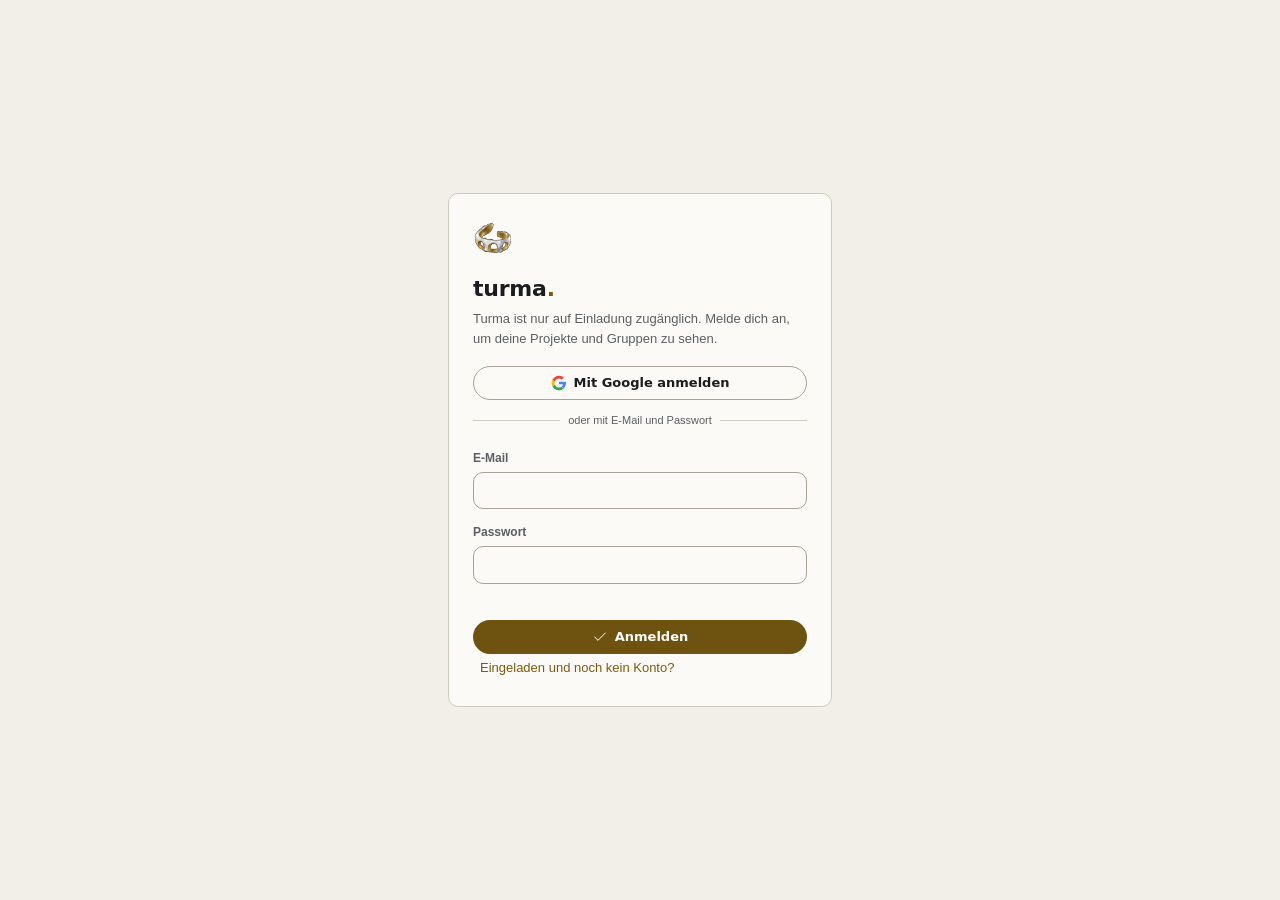
==== app/index.html @ 3667d367 "Turma Web-Stand aus 51032b6" ====
<!doctype html>
<html lang="de">
  <head>
    <meta charset="UTF-8" />
    <meta name="viewport" content="width=device-width, initial-scale=1.0" />
    <meta http-equiv="Content-Security-Policy" content="default-src 'self'; script-src 'self'; style-src 'self' 'unsafe-inline'; img-src 'self' data: https://tgmakwqncdsjmqplbjvs.supabase.co; connect-src 'self' https://tgmakwqncdsjmqplbjvs.supabase.co wss://tgmakwqncdsjmqplbjvs.supabase.co; object-src 'none'; base-uri 'none'; form-action 'none'" />
    <meta name="theme-color" content="#f2f2f7" />
    <link rel="icon" type="image/png" href="./turma-icon.png" />
    <title>Turma — Projekte</title>
    <!-- Legt die Farben des zuletzt gewaehlten Schemas auf das Startbild,
         damit beim Oeffnen kein fremdes Design aufblitzt. Eigene Datei und
         kein Inline-Skript: Die ausgelieferte Richtlinie erlaubt nur
         Skripte von 'self'. -->
    <script src="./startbild.js"></script>
    <!--
      Das Startbild steht hier und nicht in React.

      Der Grund ist der Zeitpunkt: React zeichnet erst, wenn das Bündel
      geladen und ausgeführt ist — also genau nach der Sekunde, die man
      überbrücken will. Was hier im Dokument steht, ist beim allerersten
      Bild da.

      Darum auch keine Stilvorlage von aussen und kein Skript: eine
      zweite Datei wäre eine zweite Anfrage, und die Zugriffsregel in der
      Kopfzeile verbietet Skripte im Dokument ohnehin. Entfernt wird das
      Bild aus main.tsx, sobald React steht.

      Das Farbschema richtet sich nach dem System. Die App kennt
      daneben eine eigene Einstellung, die weiss sie aber erst, wenn sie
      läuft — und ein heller Blitz vor einer dunklen App ist schlimmer
      als eine Sekunde im falschen Schema.
    -->
    <style>:root{--lightningcss-light:initial;--lightningcss-dark: ;color-scheme:light dark}@media (prefers-color-scheme:dark){:root{--lightningcss-light: ;--lightningcss-dark:initial}}body{margin:0}#startbild{z-index:9999;perspective:1100px;background:#f1efe8;place-content:center;justify-items:center;gap:1.25rem;font-family:Inter,-apple-system,BlinkMacSystemFont,Segoe UI,sans-serif;transition:opacity .26s cubic-bezier(.23,1,.32,1);display:grid;position:fixed;inset:0}#startbild.weg{opacity:0;pointer-events:none}#startbild img{width:128px;height:128px;animation:1.4s cubic-bezier(.17,.84,.26,1) both startbild-flug,1.4s ease-out both startbild-glut}@font-face{font-family:Ghastly Panic;src:url(schrift/ghastly-panic.ttf)format("truetype");font-display:block}#startbild .wortmarke{color:#1a1c20;letter-spacing:-.01em;font-family:Ghastly Panic,Inter,sans-serif;font-size:2.6rem;font-weight:600;line-height:1.35;animation:.42s cubic-bezier(.23,1,.32,1) .82s both startbild-auf}#startbild .wortmarke small{color:#5b5e63;letter-spacing:.16em;margin-top:.3125rem;font-size:.8125rem;font-weight:500;display:block}@keyframes startbild-auf{0%{opacity:0;transform:scale(.94)}to{opacity:1;transform:none}}@keyframes startbild-flug{0%{opacity:0;transform:translateZ(-900px)rotateX(38deg)rotateY(-540deg)}12%{opacity:1}to{opacity:1;transform:translateZ(0)rotateX(0)rotateY(0)}}@keyframes startbild-glut{0%,62%{filter:drop-shadow(0 0 #f0782800)}78%{filter:drop-shadow(0 0 26px #f07828cc)}to{filter:drop-shadow(0 0 12px #f0782847)}}#startbild{animation:0s linear 8s forwards startbild-notausgang}@keyframes startbild-notausgang{to{opacity:0;pointer-events:none}}@media (prefers-color-scheme:dark){#startbild{background:#151619}#startbild .wortmarke{color:#eceae2}#startbild .wortmarke small{color:#9aa2ae}}@media (prefers-reduced-motion:reduce){#startbild{transition:none;animation:0s linear 8s forwards startbild-notausgang}#startbild img,#startbild .wortmarke{transition:none;animation:none}}</style>
    <script type="module" crossorigin src="./assets/index-3fsHjPq8.js"></script>
    <link rel="stylesheet" crossorigin href="./assets/index-D59sgZv4.css">
  </head>
  <body>
    <div id="startbild">
      <img src="./turma-icon.png" alt="" width="128" height="128" />
      <div class="wortmarke">turma.<small>BY BAZI</small></div>
    </div>
    <div id="root"></div>
    <!-- Die Filter fuer die roten Schemata.

         feTurbulence erzeugt Rauschen, feDisplacementMap verschiebt
         damit Pixel: so werden Kanten gerissen statt geometrisch
         geschnitten. Genau das unterscheidet Ghastly Panic von einer
         sauberen Grotesk, und genau das fehlte, als die Oberflaeche
         nur eckig war -- eckig ist schweizerisch-nuechtern, die
         Schrift ist ausgefranst.

         Die Frequenz ist waagerecht niedrig und senkrecht hoch
         (0.012 0.055): das reisst die Kanten entlang der Senkrechten
         auf, wie die Striche der Schrift.

         Der Filterbereich ist groesser als das Element. Ohne das
         schneidet die Verschiebung genau die Zacken ab, die sie
         gerade erzeugt hat -- der haeufigste Fehler bei dieser
         Technik.

         Liegt hier und nicht in einer Komponente, damit es die
         Filter genau einmal im Dokument gibt. -->
    <svg aria-hidden="true" focusable="false"
         style="position:absolute;width:0;height:0;overflow:hidden">
      <defs>
        <filter id="turma-rau" x="-30%" y="-45%" width="160%" height="190%">
          <!-- ZWEI Turbulenzen, nicht eine. Mit nur einer und starker
               Spreizung saettigen die feinen Oktaven weg, und uebrig
               bleibt die Grundfrequenz als Sinus: die Kante schwang
               mit rund 40px Periode, statt zu reissen. Eine grobe
               Welle plus eine feine Stoerung mit anderem seed bricht
               die Periodizitaet. -->
          <feTurbulence type="fractalNoise" baseFrequency="0.03 0.09"
                        numOctaves="5" seed="11" result="grob" />
          <feTurbulence type="fractalNoise" baseFrequency="0.14 0.3"
                        numOctaves="2" seed="40" result="fein" />
          <feBlend in="grob" in2="fein" mode="overlay" result="gemischt" />
          <!-- Spreizung nur noch 2.6: staerker frisst sie genau die
               feinen Anteile, die den Riss ausmachen. -->
          <feComponentTransfer in="gemischt" result="rauschen">
            <feFuncR type="linear" slope="2.6" intercept="-0.80" />
            <feFuncG type="linear" slope="2.6" intercept="-0.80" />
          </feComponentTransfer>
          <feDisplacementMap in="SourceGraphic" in2="rauschen" scale="5.5"
                             xChannelSelector="R" yChannelSelector="G" />
        </filter>
        <filter id="turma-rau-fein" x="-30%" y="-50%" width="160%" height="200%">
          <!-- ZWEI Turbulenzen, nicht eine. Mit nur einer und starker
               Spreizung saettigen die feinen Oktaven weg, und uebrig
               bleibt die Grundfrequenz als Sinus: die Kante schwang
               mit rund 40px Periode, statt zu reissen. Eine grobe
               Welle plus eine feine Stoerung mit anderem seed bricht
               die Periodizitaet. -->
          <feTurbulence type="fractalNoise" baseFrequency="0.045 0.11"
                        numOctaves="4" seed="4" result="grob" />
          <feTurbulence type="fractalNoise" baseFrequency="0.2 0.4"
                        numOctaves="2" seed="19" result="fein" />
          <feBlend in="grob" in2="fein" mode="overlay" result="gemischt" />
          <!-- Spreizung nur noch 2.4: staerker frisst sie genau die
               feinen Anteile, die den Riss ausmachen. -->
          <feComponentTransfer in="gemischt" result="rauschen">
            <feFuncR type="linear" slope="2.4" intercept="-0.70" />
            <feFuncG type="linear" slope="2.4" intercept="-0.70" />
          </feComponentTransfer>
          <feDisplacementMap in="SourceGraphic" in2="rauschen" scale="3.4"
                             xChannelSelector="R" yChannelSelector="G" />
        </filter>
        <filter id="turma-rau-klein" x="-40%" y="-60%" width="180%" height="220%">
          <!-- ZWEI Turbulenzen, nicht eine. Mit nur einer und starker
               Spreizung saettigen die feinen Oktaven weg, und uebrig
               bleibt die Grundfrequenz als Sinus: die Kante schwang
               mit rund 40px Periode, statt zu reissen. Eine grobe
               Welle plus eine feine Stoerung mit anderem seed bricht
               die Periodizitaet. -->
          <feTurbulence type="fractalNoise" baseFrequency="0.08 0.18"
                        numOctaves="3" seed="19" result="grob" />
          <feTurbulence type="fractalNoise" baseFrequency="0.3 0.6"
                        numOctaves="2" seed="64" result="fein" />
          <feBlend in="grob" in2="fein" mode="overlay" result="gemischt" />
          <!-- Spreizung nur noch 2.2: staerker frisst sie genau die
               feinen Anteile, die den Riss ausmachen. -->
          <feComponentTransfer in="gemischt" result="rauschen">
            <feFuncR type="linear" slope="2.2" intercept="-0.60" />
            <feFuncG type="linear" slope="2.2" intercept="-0.60" />
          </feComponentTransfer>
          <feDisplacementMap in="SourceGraphic" in2="rauschen" scale="2.0"
                             xChannelSelector="R" yChannelSelector="G" />
        </filter>
      </defs>
    </svg>
  </body>
</html>
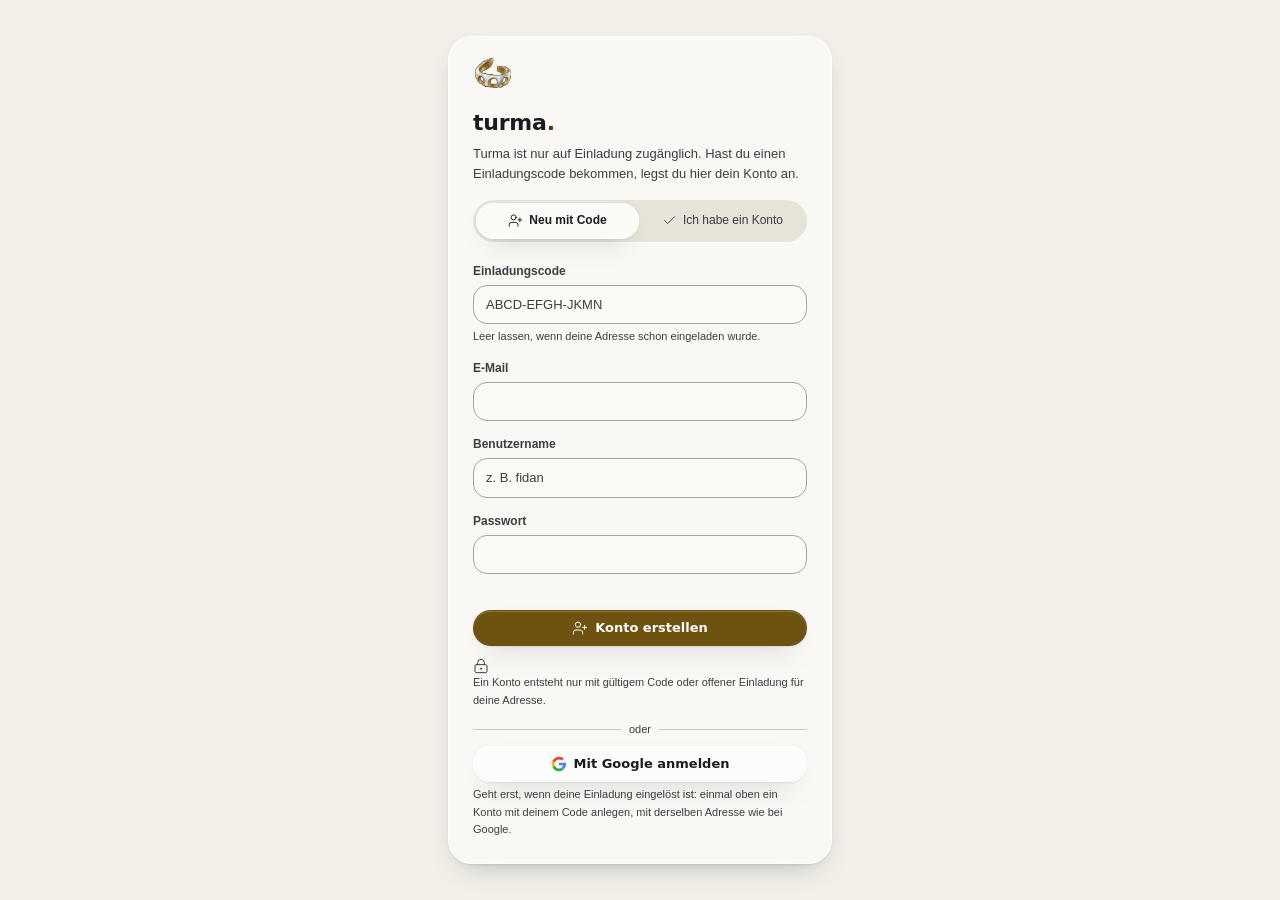
==== commit 31cdcea1: "Turma Web-Stand aus 658f016" ====
--- a/app/index.html
+++ b/app/index.html
@@ -3,7 +3,15 @@
   <head>
     <meta charset="UTF-8" />
     <meta name="viewport" content="width=device-width, initial-scale=1.0" />
-    <meta http-equiv="Content-Security-Policy" content="default-src 'self'; script-src 'self'; style-src 'self' 'unsafe-inline'; img-src 'self' data: https://tgmakwqncdsjmqplbjvs.supabase.co; connect-src 'self' https://tgmakwqncdsjmqplbjvs.supabase.co wss://tgmakwqncdsjmqplbjvs.supabase.co; object-src 'none'; base-uri 'none'; form-action 'none'" />
+    <!-- raw.githubusercontent.com steht in connect-src fuer die
+         News-Abteilung: dort liegt die eine gesammelte Datei (Zweig
+         `news` von fiabazi/turma-web, siehe src/renderer/src/news.ts).
+         Die Verlage selbst stehen NICHT hier und sollen es nicht --
+         keiner von ihnen schickt CORS-Koepfe, und 23 Adressen in einer
+         Sicherheitsrichtlinie waeren bei jeder Listenaenderung eine
+         neue Auslieferung. Die Backend-Adresse setzt config/csp.mts
+         zur Bauzeit direkt hinter 'self' ein. -->
+    <meta http-equiv="Content-Security-Policy" content="default-src 'self'; script-src 'self'; style-src 'self' 'unsafe-inline'; img-src 'self' data: https://tgmakwqncdsjmqplbjvs.supabase.co https://raw.githubusercontent.com; connect-src 'self' https://tgmakwqncdsjmqplbjvs.supabase.co wss://tgmakwqncdsjmqplbjvs.supabase.co https://raw.githubusercontent.com; object-src 'none'; base-uri 'none'; form-action 'none'" />
     <meta name="theme-color" content="#f2f2f7" />
     <link rel="icon" type="image/png" href="./turma-icon.png" />
     <title>Turma — Projekte</title>
@@ -31,8 +39,8 @@
       als eine Sekunde im falschen Schema.
     -->
     <style>:root{--lightningcss-light:initial;--lightningcss-dark: ;color-scheme:light dark}@media (prefers-color-scheme:dark){:root{--lightningcss-light: ;--lightningcss-dark:initial}}body{margin:0}#startbild{z-index:9999;perspective:1100px;background:#f1efe8;place-content:center;justify-items:center;gap:1.25rem;font-family:Inter,-apple-system,BlinkMacSystemFont,Segoe UI,sans-serif;transition:opacity .26s cubic-bezier(.23,1,.32,1);display:grid;position:fixed;inset:0}#startbild.weg{opacity:0;pointer-events:none}#startbild img{width:128px;height:128px;animation:1.4s cubic-bezier(.17,.84,.26,1) both startbild-flug,1.4s ease-out both startbild-glut}@font-face{font-family:Ghastly Panic;src:url(schrift/ghastly-panic.ttf)format("truetype");font-display:block}#startbild .wortmarke{color:#1a1c20;letter-spacing:-.01em;font-family:Ghastly Panic,Inter,sans-serif;font-size:2.6rem;font-weight:600;line-height:1.35;animation:.42s cubic-bezier(.23,1,.32,1) .82s both startbild-auf}#startbild .wortmarke small{color:#5b5e63;letter-spacing:.16em;margin-top:.3125rem;font-size:.8125rem;font-weight:500;display:block}@keyframes startbild-auf{0%{opacity:0;transform:scale(.94)}to{opacity:1;transform:none}}@keyframes startbild-flug{0%{opacity:0;transform:translateZ(-900px)rotateX(38deg)rotateY(-540deg)}12%{opacity:1}to{opacity:1;transform:translateZ(0)rotateX(0)rotateY(0)}}@keyframes startbild-glut{0%,62%{filter:drop-shadow(0 0 #f0782800)}78%{filter:drop-shadow(0 0 26px #f07828cc)}to{filter:drop-shadow(0 0 12px #f0782847)}}#startbild{animation:0s linear 8s forwards startbild-notausgang}@keyframes startbild-notausgang{to{opacity:0;pointer-events:none}}@media (prefers-color-scheme:dark){#startbild{background:#151619}#startbild .wortmarke{color:#eceae2}#startbild .wortmarke small{color:#9aa2ae}}@media (prefers-reduced-motion:reduce){#startbild{transition:none;animation:0s linear 8s forwards startbild-notausgang}#startbild img,#startbild .wortmarke{transition:none;animation:none}}</style>
-    <script type="module" crossorigin src="./assets/index-3fsHjPq8.js"></script>
-    <link rel="stylesheet" crossorigin href="./assets/index-D59sgZv4.css">
+    <script type="module" crossorigin src="./assets/index-BuY03jvh.js"></script>
+    <link rel="stylesheet" crossorigin href="./assets/index-BOqbFkU1.css">
   </head>
   <body>
     <div id="startbild">
--- a/app/assets/index-BOqbFkU1.css
+++ b/app/assets/index-BOqbFkU1.css
@@ -0,0 +1 @@
+.xterm{cursor:text;-webkit-user-select:none;user-select:none;position:relative}.xterm.focus,.xterm:focus{outline:none}.xterm .xterm-helpers{z-index:5;position:absolute;top:0}.xterm .xterm-helper-textarea{opacity:0;z-index:-5;white-space:nowrap;resize:none;border:0;width:0;height:0;margin:0;padding:0;position:absolute;top:0;left:-9999em;overflow:hidden}.xterm .composition-view{color:#fff;white-space:nowrap;z-index:1;background:#000;display:none;position:absolute}.xterm .composition-view.active{display:block}.xterm .xterm-viewport{cursor:default;background-color:#000;position:absolute;inset:0;overflow-y:scroll}.xterm .xterm-screen{position:relative}.xterm .xterm-screen canvas{position:absolute;top:0;left:0}.xterm-char-measure-element{visibility:hidden;line-height:normal;display:inline-block;position:absolute;top:0;left:-9999em}.xterm.enable-mouse-events{cursor:default}.xterm.xterm-cursor-pointer,.xterm .xterm-cursor-pointer{cursor:pointer}.xterm.column-select.focus{cursor:crosshair}.xterm .xterm-accessibility:not(.debug),.xterm .xterm-message{z-index:10;color:#0000;pointer-events:none;position:absolute;inset:0}.xterm .xterm-accessibility-tree:not(.debug) ::selection{color:#0000}.xterm .xterm-accessibility-tree{-webkit-user-select:text;user-select:text;white-space:pre;font-family:monospace}.xterm .xterm-accessibility-tree>div{transform-origin:0;width:fit-content}.xterm .live-region{width:1px;height:1px;position:absolute;left:-9999px;overflow:hidden}.xterm-dim{opacity:1!important}.xterm-underline-1{text-decoration:underline}.xterm-underline-2{-webkit-text-decoration:underline double;text-decoration:underline double}.xterm-underline-3{-webkit-text-decoration:underline wavy;text-decoration:underline wavy}.xterm-underline-4{-webkit-text-decoration:underline dotted;text-decoration:underline dotted}.xterm-underline-5{-webkit-text-decoration:underline dashed;text-decoration:underline dashed}.xterm-overline{text-decoration:overline}.xterm-overline.xterm-underline-1{text-decoration:underline overline}.xterm-overline.xterm-underline-2{-webkit-text-decoration:overline double underline;text-decoration:overline double underline}.xterm-overline.xterm-underline-3{-webkit-text-decoration:overline wavy underline;text-decoration:overline wavy underline}.xterm-overline.xterm-underline-4{-webkit-text-decoration:overline dotted underline;text-decoration:overline dotted underline}.xterm-overline.xterm-underline-5{-webkit-text-decoration:overline dashed underline;text-decoration:overline dashed underline}.xterm-strikethrough{text-decoration:line-through}.xterm-screen .xterm-decoration-container .xterm-decoration{z-index:6;position:absolute}.xterm-screen .xterm-decoration-container .xterm-decoration.xterm-decoration-top-layer{z-index:7}.xterm-decoration-overview-ruler{z-index:8;pointer-events:none;position:absolute;top:0;right:0}.xterm-decoration-top{z-index:2;position:relative}.xterm .xterm-scrollable-element>.scrollbar{cursor:default}.xterm .xterm-scrollable-element>.scrollbar>.scra{cursor:pointer;font-size:11px!important}.xterm .xterm-scrollable-element>.visible{opacity:1;z-index:11;background:0 0;transition:opacity .1s linear}.xterm .xterm-scrollable-element>.invisible{opacity:0;pointer-events:none}.xterm .xterm-scrollable-element>.invisible.fade{transition:opacity .8s linear}.xterm .xterm-scrollable-element>.shadow{display:none;position:absolute}.xterm .xterm-scrollable-element>.shadow.top{width:100%;height:3px;box-shadow:var(--vscode-scrollbar-shadow,#000) 0 6px 6px -6px inset;display:block;top:0;left:3px}.xterm .xterm-scrollable-element>.shadow.left{width:3px;height:100%;box-shadow:var(--vscode-scrollbar-shadow,#000) 6px 0 6px -6px inset;display:block;top:3px;left:0}.xterm .xterm-scrollable-element>.shadow.top-left-corner{width:3px;height:3px;display:block;top:0;left:0}.xterm .xterm-scrollable-element>.shadow.top.left{box-shadow:var(--vscode-scrollbar-shadow,#000) 6px 0 6px -6px inset}@layer properties{@supports (((-webkit-hyphens:none)) and (not (margin-trim:inline))) or ((-moz-orient:inline) and (not (color:rgb(from red r g b)))){*,:before,:after,::backdrop{--tw-rotate-x:initial;--tw-rotate-y:initial;--tw-rotate-z:initial;--tw-skew-x:initial;--tw-skew-y:initial;--tw-border-style:solid;--tw-blur:initial;--tw-brightness:initial;--tw-contrast:initial;--tw-grayscale:initial;--tw-hue-rotate:initial;--tw-invert:initial;--tw-opacity:initial;--tw-saturate:initial;--tw-sepia:initial;--tw-drop-shadow:initial;--tw-drop-shadow-color:initial;--tw-drop-shadow-alpha:100%;--tw-drop-shadow-size:initial;--tw-ease:initial}}}@layer theme{:root,:host{--font-sans:-apple-system, BlinkMacSystemFont, "Segoe UI", Roboto, "Helvetica Neue", "Noto Sans", Arial, sans-serif, "Apple Color Emoji", "Segoe UI Emoji", "Segoe UI Symbol", "Noto Color Emoji";--font-mono:ui-monospace, SFMono-Regular, Menlo, Monaco, Consolas, "Liberation Mono", "Courier New", monospace;--radius-sm:.25rem;--radius-lg:.5rem;--radius-xl:.75rem;--shadow-sm:0 1px 3px 0 #0000001a, 0 1px 2px -1px #0000001a;--shadow-md:0 4px 6px -1px #0000001a, 0 2px 4px -2px #0000001a;--shadow-lg:0 10px 15px -3px #0000001a, 0 4px 6px -4px #0000001a;--ease-out:cubic-bezier(0, 0, .2, 1);--default-transition-duration:.15s;--default-transition-timing-function:cubic-bezier(.4, 0, .2, 1);--default-font-family:var(--font-sans);--default-mono-font-family:var(--font-mono)}}@layer base{*,:after,:before,::backdrop{box-sizing:border-box;border:0 solid;margin:0;padding:0}::file-selector-button{box-sizing:border-box;border:0 solid;margin:0;padding:0}html,:host{-webkit-text-size-adjust:100%;tab-size:4;line-height:1.5;font-family:var(--default-font-family,-apple-system, BlinkMacSystemFont, "Segoe UI", Roboto, "Helvetica Neue", "Noto Sans", Arial, sans-serif, "Apple Color Emoji", "Segoe UI Emoji", "Segoe UI Symbol", "Noto Color Emoji");font-feature-settings:var(--default-font-feature-settings,normal);font-variation-settings:var(--default-font-variation-settings,normal);-webkit-tap-highlight-color:transparent}hr{height:0;color:inherit;border-top-width:1px}abbr:where([title]){-webkit-text-decoration:underline dotted;text-decoration:underline dotted}h1,h2,h3,h4,h5,h6{font-size:inherit;font-weight:inherit}a{color:inherit;-webkit-text-decoration:inherit;-webkit-text-decoration:inherit;-webkit-text-decoration:inherit;-webkit-text-decoration:inherit;text-decoration:inherit}b,strong{font-weight:bolder}code,kbd,samp,pre{font-family:var(--default-mono-font-family,ui-monospace, SFMono-Regular, Menlo, Monaco, Consolas, "Liberation Mono", "Courier New", monospace);font-feature-settings:var(--default-mono-font-feature-settings,normal);font-variation-settings:var(--default-mono-font-variation-settings,normal);font-size:1em}small{font-size:80%}sub,sup{vertical-align:baseline;font-size:75%;line-height:0;position:relative}sub{bottom:-.25em}sup{top:-.5em}table{text-indent:0;border-color:inherit;border-collapse:collapse}:-moz-focusring:where(:not(iframe)){outline:auto}progress{vertical-align:baseline}summary{display:list-item}ol,ul,menu{list-style:none}img,svg,video,canvas,audio,iframe,embed,object{vertical-align:middle;display:block}img,video{max-width:100%;height:auto}button,input,select,optgroup,textarea{font:inherit;font-feature-settings:inherit;font-variation-settings:inherit;letter-spacing:inherit;color:inherit;opacity:1;background-color:#0000;border-radius:0}::file-selector-button{font:inherit;font-feature-settings:inherit;font-variation-settings:inherit;letter-spacing:inherit;color:inherit;opacity:1;background-color:#0000;border-radius:0}:where(select:is([multiple],[size])) optgroup{font-weight:bolder}:where(select:is([multiple],[size])) optgroup option{padding-inline-start:20px}::file-selector-button{margin-inline-end:4px}::placeholder{opacity:1}@supports (not ((-webkit-appearance:-apple-pay-button))) or (contain-intrinsic-size:1px){::placeholder{color:currentColor}@supports (color:color-mix(in lab, red, red)){::placeholder{color:color-mix(in oklab, currentcolor 50%, transparent)}}}textarea{resize:vertical}::-webkit-search-decoration{-webkit-appearance:none}::-webkit-date-and-time-value{min-height:1lh;text-align:inherit}::-webkit-datetime-edit{display:inline-flex}::-webkit-datetime-edit-fields-wrapper{padding:0}::-webkit-datetime-edit{padding-block:0}::-webkit-datetime-edit-year-field{padding-block:0}::-webkit-datetime-edit-month-field{padding-block:0}::-webkit-datetime-edit-day-field{padding-block:0}::-webkit-datetime-edit-hour-field{padding-block:0}::-webkit-datetime-edit-minute-field{padding-block:0}::-webkit-datetime-edit-second-field{padding-block:0}::-webkit-datetime-edit-millisecond-field{padding-block:0}::-webkit-datetime-edit-meridiem-field{padding-block:0}::-webkit-calendar-picker-indicator{line-height:1}:-moz-ui-invalid{box-shadow:none}button,input:where([type=button],[type=reset],[type=submit]){appearance:button}::file-selector-button{appearance:button}::-webkit-inner-spin-button{height:auto}::-webkit-outer-spin-button{height:auto}[hidden]:where(:not([hidden=until-found])){display:none!important}}@layer components;@layer utilities{.visible{visibility:visible}.sr-only{clip-path:inset(50%);white-space:nowrap;border-width:0;width:1px;height:1px;margin:-1px;padding:0;position:absolute;overflow:hidden}.fixed{position:fixed}.static{position:static}.block{display:block}.grid{display:grid}.hidden{display:none}.table{display:table}.transform{transform:var(--tw-rotate-x,) var(--tw-rotate-y,) var(--tw-rotate-z,) var(--tw-skew-x,) var(--tw-skew-y,)}.border{border-style:var(--tw-border-style);border-width:1px}.uppercase{text-transform:uppercase}.filter{filter:var(--tw-blur,) var(--tw-brightness,) var(--tw-contrast,) var(--tw-grayscale,) var(--tw-hue-rotate,) var(--tw-invert,) var(--tw-saturate,) var(--tw-sepia,) var(--tw-drop-shadow,)}.transition{transition-property:color,background-color,border-color,outline-color,text-decoration-color,fill,stroke,--tw-gradient-from,--tw-gradient-via,--tw-gradient-to,opacity,box-shadow,transform,translate,scale,rotate,filter,-webkit-backdrop-filter,backdrop-filter,display,content-visibility,overlay,pointer-events;transition-timing-function:var(--tw-ease,var(--default-transition-timing-function));transition-duration:var(--tw-duration,var(--default-transition-duration))}.ease-out{--tw-ease:var(--ease-out);transition-timing-function:var(--ease-out)}}:root{--font-ui:Bahnschrift, "Segoe UI Variable Display", "Segoe UI", system-ui, sans-serif;--font-text:"Segoe UI Variable Text", "Segoe UI", Tahoma, sans-serif;--font-mono:Consolas, "Lucida Console", monospace;font-family:var(--font-text);font-synthesis:none;--schrift-11:.6875rem;--schrift-12:.75rem;--schrift-13:.8125rem;--schrift-15:.9375rem;--schrift-17:1.0625rem;--schrift-26:1.625rem;--lightningcss-light:initial;--lightningcss-dark: ;color-scheme:light;--s1:2px;--s2:4px;--s3:8px;--s4:12px;--s5:16px;--s6:24px;--s7:32px;--s8:48px;--bg:#f1efe8;--surface:#fbfaf6;--surface-sunken:#e6e3d9;--text:#1a1c20;--muted-roh:#5b5e63;--line:#cfcbbe;--line-strong:#a9a396;--hover:#1a1c200a;--accent:#9a7318;--accent-text-roh:#7a5a10;--accent-solid:#6e5210;--accent-hover:#5a420b;--accent-soft:#f0e7ce;--on-accent:#fff;--positive-roh:#2f6b3a;--positive-bg:#e2ebdd;--paused-roh:#8a4a12;--paused-bg:#f2e6d7;--complete-roh:#1d3461;--complete-bg:#e1e6f0;--error-roh:#a32015;--nav:#faf8f2c9;--nav-opaque:#faf8f2;--nav-text:#1a1c20;--nav-muted:#5b5e63;--nav-hover:#1a1c200a;--nav-selected:#1d3461;--nav-selected-text:#fff;--nav-line:#d4d0c3;--radius-sm:10px;--radius:14px;--radius-lg:18px;--radius-xl:24px;--radius-round:999px;--shadow-sm:0 1px 2px #1a1c200f, 0 8px 20px -12px #1a1c2026;--shadow-md:0 2px 4px #1a1c2014, 0 16px 32px -14px #1a1c2038;--shadow-lg:0 24px 64px -16px #1a1c2059;--ease-raus:cubic-bezier(.23, 1, .32, 1);--leiste-breite:232px;--leiste-rand:10px;--blur:saturate(1.1) blur(18px)}:root[data-theme=dark]{--lightningcss-light: ;--lightningcss-dark:initial;color-scheme:dark;--bg:#151619;--surface:#1c1e21;--surface-sunken:#24262a;--text:#eceae2;--muted-roh:#9d9fa5;--line:#34363b;--line-strong:#4c4f55;--hover:#eceae20f;--accent:#d9a93c;--accent-text-roh:#d9a93c;--accent-solid:#d9a93c;--accent-hover:#e8bc57;--accent-soft:#d9a93c24;--on-accent:#151619;--positive-roh:#6fbf7b;--positive-bg:#6fbf7b22;--paused-roh:#e0a04a;--paused-bg:#e0a04a22;--complete-roh:#9cb8ee;--complete-bg:#9cb8ee1f;--error-roh:#f08076;--nav:#0d1118c9;--nav-opaque:#0d1118;--nav-text:#eceae2;--nav-muted:#9aa2ae;--nav-hover:#eceae20d;--nav-selected:#2a4d8f;--nav-selected-text:#fff;--nav-line:#2a313c;--shadow-sm:0 1px 2px #00000047, 0 8px 20px -12px #0009;--shadow-md:0 2px 4px #00000052, 0 16px 32px -14px #000000b3;--shadow-lg:0 24px 64px -16px #000000a6}@media (prefers-color-scheme:dark){:root[data-theme=system]{--lightningcss-light: ;--lightningcss-dark:initial;color-scheme:dark;--bg:#151619;--surface:#1c1e21;--surface-sunken:#24262a;--text:#eceae2;--muted-roh:#9d9fa5;--line:#34363b;--line-strong:#4c4f55;--hover:#eceae20f;--accent:#d9a93c;--accent-text-roh:#d9a93c;--accent-solid:#d9a93c;--accent-hover:#e8bc57;--accent-soft:#d9a93c24;--on-accent:#151619;--positive-roh:#6fbf7b;--positive-bg:#6fbf7b22;--paused-roh:#e0a04a;--paused-bg:#e0a04a22;--complete-roh:#9cb8ee;--complete-bg:#9cb8ee1f;--error-roh:#f08076;--nav:#0d1118c9;--nav-opaque:#0d1118;--nav-text:#eceae2;--nav-muted:#9aa2ae;--nav-hover:#eceae20d;--nav-selected:#2a4d8f;--nav-selected-text:#fff;--nav-line:#2a313c;--shadow-sm:0 1px 2px #00000047, 0 8px 20px -12px #0009;--shadow-md:0 2px 4px #00000052, 0 16px 32px -14px #000000b3;--shadow-lg:0 24px 64px -16px #000000a6}}:root{--muted:var(--muted-roh);--accent-text:var(--accent-text-roh);--error:var(--error-roh);--positive:var(--positive-roh);--paused:var(--paused-roh);--complete:var(--complete-roh)}*{box-sizing:border-box}[hidden]{display:none!important}body{background:var(--bg);color:var(--text);-webkit-font-smoothing:antialiased;margin:0;font-size:.875rem;line-height:1.5}html{color:var(--text)}::-webkit-scrollbar{width:12px;height:12px}::-webkit-scrollbar-track{background:0 0}::-webkit-scrollbar-corner{background:0 0}::-webkit-scrollbar-button{display:none}::-webkit-scrollbar-thumb{background-color:currentColor;background-clip:content-box;border:4px solid #0000;border-radius:999px;min-height:2.5rem}@supports (color:color-mix(in lab, red, red)){::-webkit-scrollbar-thumb{background-color:color-mix(in oklab, currentColor 24%, transparent)}}::-webkit-scrollbar-thumb:hover{background-color:currentColor;border-width:3px}@supports (color:color-mix(in lab, red, red)){::-webkit-scrollbar-thumb:hover{background-color:color-mix(in oklab, currentColor 40%, transparent)}}::-webkit-scrollbar-thumb:active{background-color:currentColor;border-width:3px}@supports (color:color-mix(in lab, red, red)){::-webkit-scrollbar-thumb:active{background-color:color-mix(in oklab, currentColor 52%, transparent)}}button,input,select,textarea{font:inherit}a{color:inherit;text-decoration:none}button{cursor:pointer;color:inherit}button,a{touch-action:manipulation;-webkit-tap-highlight-color:transparent}button:disabled{cursor:default;opacity:.4}h1,h2,p{margin:0}h1{letter-spacing:-.01em;overflow-wrap:anywhere;font-size:2rem;font-weight:700;line-height:1.12}h2{letter-spacing:0;font-size:1.0625rem;font-weight:600;line-height:1.35}p{color:var(--muted);overflow-wrap:anywhere;line-height:1.6}.blase .message-text,.blase .blasen-zeit{color:inherit}svg{flex-shrink:0}::selection{background:var(--accent-soft);color:var(--text)}:where(button,a,input,textarea,select,[tabindex]):focus-visible{outline:2px solid var(--text);outline-offset:2px}.sidebar :where(button,a,input,textarea,select,[tabindex]):focus-visible{outline-color:var(--nav-text)}main:focus{outline:none}.app-shell{min-height:100dvh}.skip-link{z-index:100;background:var(--accent-solid);color:var(--on-accent);border-radius:var(--radius);border:0;padding:.75rem 1.125rem;font-weight:600;position:fixed;top:-10rem;left:1rem}.skip-link:focus{top:1rem}.sidebar{inset:var(--leiste-rand) auto var(--leiste-rand) var(--leiste-rand);width:var(--leiste-breite);background:var(--sidebar-bg,var(--nav));color:var(--nav-text);border:1px solid var(--nav-line);border-radius:var(--radius-xl);box-shadow:var(--shadow-md), inset 0 1px 0 #ffffff1f;flex-direction:column;padding:.875rem .5rem .625rem;display:flex;position:fixed;overflow:hidden}.leiste-kopf{flex:none;justify-content:space-between;align-items:center;gap:.25rem;padding:0 .25rem .625rem;display:flex}.leiste-mitte{flex:auto;min-height:0;margin:0 -.5rem;padding:0 .5rem .5rem;overflow:hidden auto}.leiste-schalter{border-radius:var(--radius-round);width:32px;height:32px;color:var(--nav-muted);-webkit-app-region:no-drag;background:0 0;border:0;flex:none;place-items:center;display:grid}.leiste-schalter:hover{background:var(--nav-hover);color:var(--nav-text)}.sidebar{--text:var(--nav-text);--muted:var(--nav-muted);--line:var(--nav-line);--line-strong:var(--nav-line)}@supports (color:color-mix(in lab, red, red)){.sidebar{--line-strong:color-mix(in srgb, var(--nav-line) 55%, var(--nav-text))}}.sidebar{--hover:var(--nav-hover);--surface:var(--nav-opaque)}@supports (color:color-mix(in lab, red, red)){.sidebar{--surface:color-mix(in srgb, var(--nav-opaque) 95%, #fff)}}.sidebar{--surface-sunken:var(--nav-opaque)}@supports (color:color-mix(in lab, red, red)){.sidebar{--surface-sunken:color-mix(in srgb, var(--nav-opaque) 90%, var(--nav-text))}}.sidebar{--accent-text:var(--accent)}.brand-dot{color:var(--accent-text)}nav{gap:.0625rem;display:grid}nav a{border-radius:var(--radius);min-height:36px;color:var(--nav-text);align-items:center;gap:.625rem;margin:0 .375rem;padding:.4375rem .625rem;font-size:.8125rem;font-weight:500;display:flex}nav a svg{color:var(--accent)}nav a:hover{background:var(--nav-hover)}nav a.active{background:var(--nav-selected);color:var(--nav-selected-text)}nav a.active:hover{background:var(--nav-selected)}nav a.active svg{color:var(--nav-selected-text)}.group-avatar{background:var(--accent-soft);width:22px;height:22px;color:var(--accent-text);border-radius:50%;place-items:center;font-size:.6875rem;font-weight:700;display:grid}nav a.active .group-avatar{color:#fff;background:#fff3}.small-tag{border-radius:var(--radius);color:var(--abzeichen-schrift,var(--muted));background:var(--surface-sunken);align-items:center;padding:.125rem .4375rem;font-size:.6875rem;font-weight:600;display:inline-flex}@font-face{font-family:Ghastly Panic;src:url(../schrift/ghastly-panic.ttf)format("truetype");font-display:swap}.marke{-webkit-app-region:no-drag;align-items:center;gap:.4375rem;min-width:0;padding:.0625rem .375rem;display:flex}.marke-zeichen{width:28px;height:28px}.marke-name{font-family:var(--font-ui);letter-spacing:.01em;color:var(--nav-text);font-size:1.25rem;font-weight:600;line-height:1}.marke .wortmarke-schrift{display:none}.wortmarke-schrift{letter-spacing:.02em;color:var(--accent-solid);font-family:Ghastly Panic,Inter,system-ui,sans-serif;font-size:2.125rem;line-height:1.35}.spalten-schalter{z-index:11;border-radius:var(--radius-round);width:40px;height:40px;color:var(--muted);-webkit-app-region:no-drag;background:0 0;border:0;place-items:center;display:grid;position:fixed;top:6px;left:8px}.spalten-schalter:hover{background:var(--hover);color:var(--text)}.app-shell:not(.sidebar-hidden) .spalten-schalter{color:var(--nav-muted);top:14px;left:14px}.app-shell:not(.sidebar-hidden) .spalten-schalter:hover{background:var(--nav-hover);color:var(--nav-text)}.app-shell:not(.sidebar-hidden) .spalten-schalter:focus-visible{outline-color:var(--nav-text)}.gruppe-kopf{border-radius:var(--radius);align-items:center;gap:.25rem;min-height:34px;margin:0 .375rem;display:flex}.gruppe-kopf:hover,.gruppe.offen>.gruppe-kopf{background:var(--nav-hover)}.gruppe-pfeil{border-radius:var(--radius-sm);width:22px;height:26px;color:var(--nav-muted);background:0 0;border:0;flex:none;place-items:center;margin-left:.25rem;display:grid}.gruppe-pfeil:hover{background:var(--nav-hover);color:var(--nav-text)}.gruppe-ziel{border-radius:var(--radius);min-width:0;color:var(--nav-text);flex:1;align-items:center;gap:.4375rem;padding:.3125rem .5rem .3125rem .25rem;font-size:.8125rem;font-weight:600;display:flex}.gruppe-kopf>.gruppe-ziel{min-height:0;margin:0}nav .unterzeile{margin:0}.gruppe-ziel.active{background:var(--nav-selected);color:var(--nav-selected-text)}.gruppe-bild{border-radius:var(--radius-round);object-fit:cover;flex:none;width:22px;height:22px}.sidebar nav,.sidebar .gruppe,.sidebar .konto-zeile,.sidebar nav>a{min-width:0}.gruppe-name{text-overflow:ellipsis;white-space:nowrap;flex:1;min-width:0;overflow:hidden}.gruppe-inhalt{border-left:1px solid var(--nav-line);gap:1px;margin:1px .375rem .375rem 1.5rem;padding-left:.5rem;display:grid}.unterzeile{border-radius:var(--radius-sm);min-height:28px;color:var(--nav-muted);text-align:left;align-items:center;gap:.4375rem;padding:.1875rem .5rem;font-size:.75rem;font-weight:500;display:flex}.unterzeile:hover{background:var(--nav-hover);color:var(--nav-text)}.unterzeile.active{background:var(--nav-selected);color:var(--nav-selected-text)}.unterzeile svg{flex:none}.unterzeile.leise{color:var(--nav-muted);opacity:.75}.allein-zeilen{gap:1px;margin:0 .375rem;display:grid}.allein-zeilen .unterzeile{background:0 0;border:0;width:100%}.allein-zeilen .unterzeile:hover{background:var(--nav-hover)}.allein-zeilen .unterzeile.active{background:var(--nav-selected);color:var(--nav-selected-text);opacity:1}.kanal-zeile{align-items:center;gap:.25rem;min-width:0;display:flex}.kanal-zeile>a{flex:1;min-width:0}.kanal-name{text-overflow:ellipsis;white-space:nowrap;flex:1;min-width:0;overflow:hidden}.ungelesen-zahl{border-radius:var(--radius-round);background:var(--accent-solid);min-width:1.125rem;color:var(--on-accent);font-variant-numeric:tabular-nums;flex:none;justify-content:center;align-items:center;margin-left:auto;padding:.0625rem .3125rem;font-size:.6875rem;font-weight:700;line-height:1.4;display:inline-flex}nav a.hat-ungelesen{color:var(--nav-text)}nav a.hat-ungelesen .gruppe-name,nav a.hat-ungelesen .kanal-name{font-weight:600}.kanal-neu{padding:.125rem .5rem .25rem}.kanal-neu input{border:1px solid var(--nav-line);border-radius:var(--radius-sm);background:var(--nav-opaque);width:100%;color:var(--nav-text);padding:.25rem .4375rem;font-size:.75rem}.konto-zeile{border-top:1px solid var(--nav-line);flex:none;align-items:center;gap:.5rem;padding:.625rem .375rem .125rem;display:flex}.konto-bild{flex:none;display:block;position:relative}.konto-bild.verbunden:after,.konto-bild.getrennt:after{content:"";background:var(--positive);width:9px;height:9px;box-shadow:0 0 0 2px var(--nav-opaque);border-radius:50%;position:absolute;bottom:-1px;right:-1px}.konto-bild.getrennt:after{background:var(--paused)}.konto-name{flex:1;min-width:0}.konto-name strong,.konto-name small{text-overflow:ellipsis;white-space:nowrap;display:block;overflow:hidden}.konto-name strong{font-size:.8125rem;font-weight:600}.konto-name small{color:var(--nav-muted);font-size:.6875rem}.spalten-kopf{border-bottom:1px solid var(--nav-line);flex-direction:column;gap:.125rem;margin-bottom:.25rem;padding:.25rem .5rem .75rem;display:flex}.spalten-kopf strong{letter-spacing:-.01em;font-size:.9375rem;font-weight:700}.spalten-kopf small{color:var(--nav-muted);font-size:.6875rem}.spalten-label{color:var(--nav-muted);letter-spacing:.06em;justify-content:space-between;align-items:center;gap:.5rem;margin:.875rem 0 .25rem;padding:0 .5rem 0 1rem;font-size:.6875rem;font-weight:700;display:flex}.spalten-fehler{padding:0 .5rem;font-size:.6875rem}nav a:not(.active):active,.gruppe-ziel:not(.active):active,.unterzeile:not(.active):active,.gruppe-pfeil:active,.archiv-block .archiv-schalter:active{background:var(--nav-hover)}@supports (color:color-mix(in lab, red, red)){nav a:not(.active):active,.gruppe-ziel:not(.active):active,.unterzeile:not(.active):active,.gruppe-pfeil:active,.archiv-block .archiv-schalter:active{background:color-mix(in srgb, var(--nav-hover), var(--nav-text) 8%)}}nav a:not(.active):active,.gruppe-ziel:not(.active):active,.unterzeile:not(.active):active,.gruppe-pfeil:active,.archiv-block .archiv-schalter:active{transition:none}.sidebar svg{stroke-width:1.75px}.main-shell{margin-left:calc(var(--leiste-breite) + var(--leiste-rand) * 2);min-width:0}.sidebar-hidden .main-shell{margin-left:0}.topbar{z-index:10;background:var(--bg);min-height:48px;color:var(--muted);padding:.5rem 0;font-size:.8125rem;position:sticky;top:0}.topbar-inner{justify-content:space-between;align-items:center;gap:1rem;width:100%;max-width:1280px;margin:0 auto;padding:0 2rem;display:flex}.topbar:after{content:"";pointer-events:none;background:linear-gradient(to bottom, var(--bg), var(--bg));height:20px;position:absolute;top:100%;left:0;right:0}@supports (color:color-mix(in lab, red, red)){.topbar:after{background:linear-gradient(to bottom, var(--bg), color-mix(in srgb, var(--bg) 0%, transparent))}}.toolbar-leading,.breadcrumb,.platform{align-items:center;gap:.5rem;display:flex}.breadcrumb strong{color:var(--text);font-weight:600}.platform{flex-shrink:0;gap:.375rem;font-size:.75rem}.icon-button{border-radius:var(--radius-sm);min-width:28px;min-height:28px;color:var(--muted);background:0 0;border:0;justify-content:center;align-items:center;padding:.3125rem;display:inline-flex}.icon-button:hover{background:var(--hover);color:var(--text)}main{max-width:1280px;margin:0 auto;padding:3.25rem 2.5rem 2rem}.ziehflaeche{top:0;left:calc(var(--leiste-breite) + var(--leiste-rand) * 2);z-index:5;-webkit-app-region:drag;height:36px;position:fixed;right:160px}@media (width<=760px){.ziehflaeche{left:52px}}.page-heading{justify-content:space-between;align-items:flex-start;gap:1.5rem;margin-bottom:2rem;display:flex}.page-heading>div{min-width:0}.page-heading p{margin-top:.5rem;font-size:.9375rem}.versionszeile{align-items:center;gap:.75rem;display:flex}.versionszeile .zeichen{width:44px;height:44px}.versionszeile p{margin:0;font-size:1rem;font-weight:600}.farbwahl{flex-wrap:wrap;gap:.5rem;margin:.75rem 0 1rem;display:flex}.farbtupfer{border:1px solid var(--line);border-radius:var(--radius-round);background:var(--surface);color:var(--text);align-items:center;gap:.5rem;padding:.375rem .6875rem .375rem .4375rem;font-size:.8125rem;font-weight:600;line-height:1;display:inline-flex}.farbtupfer:hover{border-color:var(--line-strong);background:var(--hover)}.farbtupfer-flaeche{border-radius:var(--radius-round);width:22px;height:22px;box-shadow:inset 0 0 0 1px #0000002e}.farbtupfer-name{white-space:nowrap}.farbtupfer.gewaehlt{border-color:var(--accent-solid);box-shadow:inset 0 0 0 1px var(--accent-solid)}.farbtupfer-haken{color:var(--accent-text)}.button{border-radius:var(--radius-round);white-space:nowrap;border:1px solid #0000;justify-content:center;align-items:center;gap:.4375rem;min-height:34px;padding:.4375rem 1.0625rem;font-size:.8125rem;font-weight:600;line-height:1.4;display:inline-flex}.primary{background:var(--accent-solid);color:var(--on-accent);box-shadow:var(--shadow-sm)}.primary:hover{background:var(--accent-hover)}.secondary{background:var(--surface);color:var(--text);border-color:var(--line-strong);box-shadow:var(--shadow-sm)}.button:active:not(:disabled),.icon-button:active,.text-button:active,.tool-button:active,.filter-tabs button:active,.link-row:active,.inline-link:active,.project-card:active,.lern-pfadkarte:active,.detail-tabs button:active{filter:brightness(.94)}.project-toolbar{border-bottom:1px solid var(--line);flex-wrap:wrap;justify-content:space-between;align-items:center;gap:1rem;padding:0 0 1.25rem;display:flex}.search{border-radius:var(--radius);max-width:340px;min-height:30px;color:var(--muted);background:var(--surface-sunken);border:1px solid #0000;flex:240px;align-items:center;gap:.4375rem;padding:.3125rem .625rem;display:flex}.search:focus-within{background:var(--surface);border-color:var(--text)}.search input{width:100%;min-width:0;color:var(--text);background:0 0;border:0;outline:none;padding:0;font-size:.8125rem}input::placeholder,textarea::placeholder{color:var(--muted);opacity:1}kbd{color:var(--muted);font:inherit;white-space:nowrap;font-size:.6875rem}.filter-tabs{border-radius:var(--radius);background:var(--surface-sunken);grid-auto-columns:1fr;grid-auto-flow:column;align-items:center;gap:0;padding:.125rem;display:grid}.filter-tabs button{min-height:26px;color:var(--text);background:0 0;border:0;border-radius:.4375rem;justify-content:center;align-items:center;gap:.3125rem;padding:.25rem .6875rem;font-size:.75rem;font-weight:500;display:inline-flex;position:relative}.filter-tabs button+button:before{content:"";background:var(--line-strong);width:1px;position:absolute;top:20%;bottom:20%;left:0}.filter-tabs button.selected:before,.filter-tabs button.selected+button:before{display:none}.filter-tabs button span{font-variant-numeric:tabular-nums;color:var(--muted);font-size:.6875rem;font-weight:500}.filter-tabs button.selected{background:var(--surface);box-shadow:inset 0 0 0 1px var(--line-strong), 0 1px 2px #0000001a;font-weight:600}.results-heading{justify-content:space-between;align-items:baseline;gap:1rem;margin:1.5rem 0 .75rem;display:flex}.results-heading>span{color:var(--muted);font-variant-numeric:tabular-nums;font-size:.75rem}.project-grid{grid-template-columns:repeat(auto-fill,minmax(min(100%,19rem),1fr));gap:1.25rem;display:grid}.project-card{border:1px solid var(--line);border-radius:var(--radius-xl);background:var(--surface);min-height:196px;box-shadow:var(--shadow-sm);flex-direction:column;padding:1.375rem;transition:border-color .12s,background-color .12s;display:flex}.project-card:hover{border-color:var(--line-strong);background:var(--surface-sunken)}.card-top{justify-content:space-between;align-items:center;gap:.5rem;margin-bottom:.875rem;display:flex}.folder-icon{border-radius:var(--radius);background:var(--surface-sunken);width:34px;height:34px;color:var(--muted);justify-content:center;align-items:center;display:inline-flex}.status{border-radius:var(--radius);width:fit-content;color:var(--abzeichen-schrift,var(--muted));background:var(--surface-sunken);align-items:center;gap:.375rem;padding:.125rem .5rem;font-size:.6875rem;font-weight:600;display:inline-flex}.status-active,.active-status{color:var(--positive);background:var(--positive-bg)}.status-paused{color:var(--paused);background:var(--paused-bg)}.module-label{color:var(--muted);margin-bottom:.1875rem;font-size:.6875rem;font-weight:600;display:block}.project-card h2{letter-spacing:0;overflow-wrap:anywhere;margin-bottom:.3125rem;font-size:.9375rem;font-weight:600}.project-card p{-webkit-line-clamp:3;-webkit-box-orient:vertical;margin-bottom:1rem;font-size:.8125rem;line-height:1.55;display:-webkit-box;overflow:hidden}.card-resources{color:var(--muted);flex-wrap:wrap;align-items:center;gap:.75rem;margin-top:auto;margin-bottom:.75rem;font-size:.6875rem;display:flex}.card-resources span{align-items:center;gap:.3125rem;display:flex}.card-footer{border-top:1px solid var(--line);color:var(--muted);flex-wrap:wrap;justify-content:space-between;align-items:center;gap:.5rem;padding-top:.75rem;font-size:.6875rem;display:flex}.card-footer>span{align-items:center;gap:.3125rem;display:flex}.card-footer .open-project{color:var(--accent-text);font-weight:600}.page-footer{color:var(--muted);border-top:1px solid var(--line);flex-wrap:wrap;align-items:center;gap:.5rem;margin-top:2.5rem;padding-top:1rem;font-size:.75rem;display:flex}.page-footer>span:last-child{margin-left:auto}.overlay{z-index:20;-webkit-backdrop-filter:blur(4px);background:#00000052;position:fixed;inset:0}@keyframes dialog-auf{0%{opacity:0;scale:.96}}@keyframes dialog-zu{to{opacity:0;scale:.96}}@keyframes schleier-auf{0%{opacity:0}}@keyframes schleier-zu{to{opacity:0}}.overlay[data-state=open]{animation:schleier-auf .18s var(--ease-raus)}.overlay[data-state=closed]{animation:schleier-zu .12s var(--ease-raus)}.modal[data-state=open]{animation:dialog-auf .18s var(--ease-raus)}.modal[data-state=closed]{animation:dialog-zu .12s var(--ease-raus)}@media (prefers-reduced-motion:reduce){.modal[data-state=open]{animation-name:schleier-auf}.modal[data-state=closed]{animation-name:schleier-zu}}.modal{z-index:21;border-radius:var(--radius-xl);border:1px solid var(--line);width:min(540px,100% - 2rem);max-height:calc(100dvh - 2rem);color:var(--text);background:var(--surface);box-shadow:var(--shadow-lg);padding:1.75rem;position:fixed;inset:50% auto auto 50%;overflow-y:auto;transform:translate(-50%,-50%)}.section-heading{justify-content:space-between;align-items:flex-start;gap:1rem;margin-bottom:.375rem;display:flex}.section-heading h2{letter-spacing:-.02em;margin:0;font-size:1.1875rem;font-weight:700}.modal>p{font-size:.8125rem}.form-stack{gap:.875rem;margin-top:1.25rem;display:grid}label{color:var(--muted);gap:.3125rem;font-size:.75rem;font-weight:600;display:grid}.form-stack input,textarea,select{border:1px solid var(--line-strong);border-radius:var(--radius);width:100%;min-width:0;color:var(--text);background:var(--surface);padding:.5rem .625rem;font-size:.8125rem;font-weight:400}.form-stack input:focus,textarea:focus,select:focus{border-color:var(--text);box-shadow:inset 0 0 0 1px var(--text);outline:none}textarea{resize:vertical;line-height:1.55}.form-row{grid-template-columns:1fr 1fr;gap:.875rem;display:grid}.modal-footer{flex-wrap:wrap;justify-content:flex-end;gap:.5rem;padding-top:.625rem;display:flex}.error{color:var(--error);margin:.875rem 0;font-size:.8125rem;font-weight:500}.notice{color:var(--positive);align-items:center;gap:.5rem;margin-top:1rem;font-size:.8125rem;font-weight:500;display:flex}.muted{color:var(--muted);margin-top:1rem;font-size:.8125rem}.chat-preview>.muted,.link-row>.muted,label>.muted,.termin-text>.muted{margin:0}label>.muted{font-size:.6875rem;font-weight:400}.eyebrow{color:var(--muted);margin-bottom:.375rem;font-size:.75rem;font-weight:600}.back-link{min-height:28px;color:var(--accent-text);align-items:center;gap:.25rem;margin:-.25rem 0 .875rem;font-size:.8125rem;font-weight:500;display:inline-flex}.detail-heading{margin-bottom:.875rem}.detail-heading p{max-width:760px;margin-top:.375rem}.detail-meta{color:var(--muted);flex-wrap:wrap;align-items:center;gap:.75rem;font-size:.8125rem;display:flex}.detail-meta>span{align-items:center;gap:.3125rem;display:inline-flex}.text-button{border-radius:var(--radius-sm);min-height:28px;color:var(--accent-text);background:0 0;border:0;align-items:center;gap:.25rem;padding:.1875rem .4375rem;font-size:.8125rem;font-weight:500;display:inline-flex}.text-button:hover{background:var(--accent-soft)}.detail-tabs{border-bottom:1px solid var(--line);gap:1.25rem;margin-top:1.125rem;padding:0 .125rem;display:flex;overflow-x:auto}.detail-tabs button{min-height:36px;color:var(--muted);white-space:nowrap;background:0 0;border:0;border-bottom:2px solid #0000;padding:.5rem .125rem;font-size:.8125rem;font-weight:500}.detail-tabs button.selected{border-bottom-color:var(--accent);color:var(--accent-text);font-weight:600}.start-weiter{margin-bottom:2rem}.start-weiter h2,.start-bereiche h2{margin-bottom:.625rem}.start-weiter-liste{gap:.375rem;display:grid}.start-zeile{border:1px solid var(--line);border-radius:var(--radius-xl);background:var(--surface);min-height:52px;color:var(--text);align-items:center;gap:.75rem;padding:.5rem .875rem;transition:border-color .12s,background-color .12s;display:flex}.start-zeile:hover{border-color:var(--line-strong);background:var(--surface-sunken)}.start-zeile>svg:last-child{color:var(--muted);flex:none;margin-left:auto}.start-text{flex-direction:column;min-width:0;display:flex}.start-text strong{text-overflow:ellipsis;white-space:nowrap;font-size:.875rem;font-weight:600;overflow:hidden}.start-text small{color:var(--muted);font-size:.75rem}.lern-seite{max-width:60rem}.lern-pfade{gap:var(--s3);margin:0;padding:0;list-style:none;display:grid}.lern-pfadkarte{align-items:flex-start;gap:var(--s4);padding:var(--s4) var(--s5);border:1px solid var(--line);border-radius:var(--radius);background:var(--surface);color:var(--text);display:flex}.lern-pfadkarte:hover{border-color:var(--line-strong);background:var(--surface-sunken)}.lern-pfadkarte>svg{color:var(--muted);flex:none;margin-left:auto}.lern-nummer{background:var(--surface-sunken);width:2rem;height:2rem;box-shadow:inset 0 0 0 1px var(--line);font-variant-numeric:tabular-nums;border-radius:50%;flex:none;place-items:center;font-weight:700;display:inline-grid}.lern-pfadtext{flex-direction:column;gap:.25rem;min-width:0;display:flex}.lern-pfadtext strong{font-size:1rem}.lern-pfadtext>span{color:var(--muted);font-size:.8125rem}.lern-stand{color:var(--muted);font-variant-numeric:tabular-nums;font-size:.75rem}.lern-pfadtext .lern-weiter{color:var(--text)}.lern-balken{background:var(--surface-sunken);border-radius:2px;width:100%;max-width:16rem;height:4px;margin-top:.125rem;display:block;overflow:hidden}.lern-balken>span{background:var(--accent-text);height:100%;display:block}.lern-fuss{margin-top:var(--s5);font-size:.75rem}.lern-schritte{gap:var(--s3);margin:0;padding:0;list-style:none;display:grid}.lern-schritt{gap:var(--s4);padding:var(--s4) var(--s5);border:1px solid var(--line);border-radius:var(--radius);background:var(--surface);grid-template-columns:auto minmax(0,1fr) auto;align-items:start;display:grid}.lern-schritt.erledigt .lern-text h2{color:var(--muted)}.lern-haken{padding-top:.25rem;display:inline-flex}.lern-haken input{width:1.125rem;height:1.125rem;accent-color:var(--accent-solid);margin:0}.lern-text h2{margin:0 0 .25rem;font-size:.9375rem;font-weight:600}.lern-text p{max-width:62ch;margin:0 0 .375rem;font-size:.8125rem;line-height:1.5}.lern-schrittnummer{color:var(--muted);font-variant-numeric:tabular-nums}.lern-marke{color:var(--accent-text);letter-spacing:.04em;text-transform:uppercase;margin-bottom:.25rem;font-size:.6875rem;font-weight:700;display:inline-block}.lern-meta{color:var(--muted);flex-wrap:wrap;align-items:center;gap:.375rem;display:flex;font-size:.75rem!important}.lern-aufgaben{margin:0 0 .5rem;padding-left:1.125rem;font-size:.8125rem;line-height:1.5;list-style:outside}.lern-links{color:var(--muted)}.lern-knoepfe{align-items:stretch;gap:var(--s2);flex-direction:column;display:flex}.lern-knoepfe .button{white-space:nowrap;justify-content:center}.start-lernen{margin-bottom:2rem}.start-lernen h2{margin:0 0 .625rem}.start-kanaele+.start-lernen,.start-news+.start-lernen{margin-top:2.5rem}.start-lernen-karte{border:1px solid var(--line);border-radius:var(--radius);background:var(--surface);align-items:flex-start;gap:.75rem;padding:.75rem 1rem;display:flex}.start-lernen-karte .start-text{flex:1;gap:.125rem}.start-lernen-karte .start-text strong{white-space:normal}.start-lernen-satz{color:var(--text);font-size:.8125rem}.start-lernen-knoepfe{flex-direction:column;flex:none;align-items:flex-end;gap:.25rem;display:flex}@media (width<=720px){.lern-schritt{padding:var(--s4);grid-template-columns:auto minmax(0,1fr)}.lern-knoepfe{flex-flow:wrap;grid-column:2}.lern-pfadkarte{padding:var(--s4);gap:var(--s3)}.start-lernen-karte{flex-wrap:wrap}.start-lernen-knoepfe{flex-direction:row;align-items:center;width:100%;padding-left:2.25rem}}.start-symbol{border-radius:var(--radius);background:var(--surface-sunken);width:34px;height:34px;color:var(--accent-text);flex:none;justify-content:center;align-items:center;display:inline-flex}.start-symbol,.folder-icon,.lern-nummer{transition:background-color .12s}:is(.start-zeile,.start-kachel,.project-card,.lern-pfadkarte):hover :is(.start-symbol,.folder-icon,.lern-nummer),.start-kachel-still .start-symbol{background:var(--surface)}.start-kacheln{grid-template-columns:repeat(auto-fill,minmax(240px,1fr));gap:.75rem;display:grid}.start-kachel{border:1px solid var(--line);border-radius:var(--radius-xl);background:var(--surface);color:var(--text);box-shadow:var(--shadow-sm);flex-direction:column;align-items:flex-start;gap:.5rem;padding:1.125rem;transition:border-color .12s,background-color .12s;display:flex}.start-kachel:hover{border-color:var(--line-strong);background:var(--surface-sunken)}.start-kachel strong{letter-spacing:-.01em;font-size:.9375rem;font-weight:600}.start-kachel p{color:var(--muted);margin:0;font-size:.8125rem;line-height:1.5}.start-kachel-still{box-shadow:none;background:var(--surface-sunken)}.start-kachel-still:hover{border-color:var(--line);background:var(--surface-sunken)}:root{--ease-raus:cubic-bezier(.23, 1, .32, 1)}.start-news{margin-top:2rem;container:news/inline-size}.start-news-kopf{justify-content:space-between;align-items:baseline;gap:.75rem;margin-bottom:.625rem;display:flex}.start-news h2{margin-bottom:0}.start-news-stand{color:var(--muted);white-space:nowrap;font-size:.75rem}.start-news-tafel{gap:var(--s4);min-width:0;min-height:min(66vh,33rem);padding:var(--s4);border-radius:calc(var(--radius-xl) + var(--s4));background:var(--surface-sunken);grid-template-columns:minmax(0,1.45fr) minmax(0,1fr);display:grid}.start-news-tafel[data-anzahl="1"]{grid-template-columns:minmax(0,1fr);min-height:min(46vh,22rem)}.start-news-tafel[data-anzahl="2"]{grid-template-rows:minmax(0,1.7fr) minmax(0,1fr);grid-template-columns:minmax(0,1fr);min-height:min(58vh,27rem)}.start-news-weitere{gap:var(--s4);grid-auto-rows:minmax(0,1fr);min-width:0;display:grid}.start-news-aufmacher,.start-news-zeile{--auftritt:0s;text-align:left;min-width:0;min-height:0;color:var(--text);background:var(--surface);border:1px solid var(--line);border-radius:var(--radius-xl);transition:border-color .12s ease, transform .12s var(--ease-raus);padding:0;display:flex;position:relative;overflow:clip}.start-news-aufmacher{flex-direction:column}.start-news-tafel[data-anzahl="1"] .start-news-aufmacher,.start-news-tafel[data-anzahl="2"] .start-news-aufmacher{flex-direction:row-reverse}.start-news-zeile:first-child{--auftritt:40ms}.start-news-zeile:nth-child(2){--auftritt:80ms}.start-news-zeile:nth-child(3){--auftritt:.12s}.start-news-aufmacher:active{transform:scale(.99)}.start-news-zeile:active{transform:scale(.985)}.start-news-aufmacher:focus-visible,.start-news-zeile:focus-visible{outline-offset:3px}.start-news-bildfeld{clip-path:inset(0);background:var(--surface-sunken);border-bottom:1px solid var(--line);position:relative;overflow:clip}.start-news-bild{object-fit:cover;width:100%;height:100%;transition:transform .2s var(--ease-raus);display:block;position:absolute;inset:0}.start-news-aufmacher>.start-news-bildfeld{flex:1 1 0;min-height:11rem}.start-news-aufmacher>.start-news-text{flex:none}.start-news-aufmacher[data-ohne-bild]>.start-news-text{flex:auto}.start-news-tafel[data-anzahl="1"] .start-news-aufmacher>.start-news-bildfeld,.start-news-tafel[data-anzahl="2"] .start-news-aufmacher>.start-news-bildfeld{border-bottom:0;border-left:1px solid var(--line);flex:0 0 46%;min-height:0}.start-news-tafel[data-anzahl="1"] .start-news-aufmacher>.start-news-text,.start-news-tafel[data-anzahl="2"] .start-news-aufmacher>.start-news-text{flex:1 1 0}.start-news-zeile>.start-news-bildfeld{border-bottom:0;border-left:1px solid var(--line);flex:0 0 clamp(92px,24%,136px);order:2}.start-news-text{min-width:0;min-height:0;padding:var(--s5);flex-direction:column;flex:auto;gap:.375rem;display:flex}.start-news-text>*{flex-shrink:0}.start-news-zeile .start-news-text{padding:var(--s4) var(--s5);justify-content:center;gap:.25rem}.start-news-marke{font-family:var(--font-ui);letter-spacing:.08em;text-transform:uppercase;color:var(--muted);align-items:center;gap:.5rem;font-size:.6875rem;font-weight:600;display:flex}.start-news-quelle{text-overflow:ellipsis;white-space:nowrap;overflow:hidden}.start-news-datum{letter-spacing:.04em;white-space:nowrap;font-weight:400}.start-news-datum:before{content:"·";margin-right:.5rem}.start-news-pfeil{color:var(--muted);transition:transform .16s var(--ease-raus), color .16s ease;margin-left:auto;display:inline-flex}.start-news-titel{font-family:var(--font-ui);letter-spacing:-.02em;text-wrap:balance;overflow-wrap:break-word;-webkit-line-clamp:3;-webkit-box-orient:vertical;font-size:clamp(1.375rem,1rem + 1.6cqi,1.9rem);font-weight:600;line-height:1.12;display:-webkit-box;overflow:hidden}.start-news-zeile .start-news-titel{letter-spacing:-.012em;text-wrap:pretty;-webkit-line-clamp:2;font-size:1.0625rem;line-height:1.25}.start-news-auszug{color:var(--muted);overflow-wrap:anywhere;-webkit-line-clamp:3;-webkit-box-orient:vertical;font-size:.875rem;line-height:1.5;display:-webkit-box;overflow:hidden}.start-news-zeile .start-news-auszug{display:none}.start-news-tafel[data-anzahl="2"] .start-news-zeile .start-news-auszug,.start-news-tafel[data-anzahl="3"] .start-news-zeile .start-news-auszug{-webkit-line-clamp:2;font-size:.8125rem;display:-webkit-box}.start-news-was{border-top:1px solid var(--line);color:var(--muted);overflow-wrap:anywhere;-webkit-line-clamp:2;-webkit-box-orient:vertical;margin-top:auto;padding-top:.5rem;font-size:.75rem;line-height:1.4;display:-webkit-box;overflow:hidden}.start-news-zeile .start-news-was{-webkit-line-clamp:1;border-top:0;margin-top:.125rem;padding-top:0}.start-news-aufmacher[data-ohne-bild] .start-news-text{padding:var(--s6);gap:.625rem}.start-news-aufmacher[data-ohne-bild] .start-news-titel{margin-top:auto}.start-news-aufmacher:is([data-ohne-bild],[data-ohne-auszug]) .start-news-titel{-webkit-line-clamp:4;font-size:clamp(1.625rem,1rem + 2.4cqi,2.375rem)}.start-news-aufmacher[data-ohne-bild] .start-news-auszug{-webkit-line-clamp:5;font-size:1rem}.start-news-aufmacher[data-ohne-bild] :is(.start-news-titel,.start-news-auszug){max-inline-size:44rem}.start-news-aufmacher[data-ohne-auszug] .start-news-titel{margin-block:auto}.start-news-aufmacher[data-ohne-auszug] .start-news-was{margin-top:0}.start-news-leuchte{background:linear-gradient(to bottom, var(--accent), var(--accent));width:3px;position:absolute;inset:0 auto 0 0}@supports (color:color-mix(in lab, red, red)){.start-news-leuchte{background:linear-gradient(to bottom, var(--accent), color-mix(in oklab, var(--accent) 25%, transparent))}}.start-news-leuchte{clip-path:inset(0 0 100%);transition:clip-path .22s var(--ease-raus);pointer-events:none}@media (hover:hover) and (pointer:fine){.start-news-aufmacher:hover,.start-news-zeile:hover{border-color:var(--line-strong)}.start-news-aufmacher:hover>.start-news-bildfeld>.start-news-bild{transform:scale(1.025)}.start-news-aufmacher:hover .start-news-leuchte,.start-news-zeile:hover .start-news-leuchte{clip-path:inset(0)}.start-news-aufmacher:hover .start-news-pfeil,.start-news-zeile:hover .start-news-pfeil{color:var(--accent-text);transform:translate(2px,-2px)}}@media (prefers-reduced-motion:no-preference){.start-news-aufmacher,.start-news-zeile{transition:border-color .14s ease, transform .12s var(--ease-raus), opacity .28s var(--ease-raus) var(--auftritt), translate .28s var(--ease-raus) var(--auftritt)}.start-news-aufmacher>.start-news-bildfeld{transition:clip-path .24s var(--ease-raus)}@starting-style{.start-news-aufmacher,.start-news-zeile{opacity:0;translate:0 12px}.start-news-aufmacher>.start-news-bildfeld{clip-path:inset(0 0 100%)}}}:root[data-theme=dark] .start-news-bild{filter:brightness(.94)saturate(.96)}@media (prefers-color-scheme:dark){:root[data-theme=system] .start-news-bild{filter:brightness(.94)saturate(.96)}}.start-news-hinweis{margin-top:var(--s3);color:var(--muted);font-size:.8125rem}@container news (width<=820px){.start-news-tafel,.start-news-tafel[data-anzahl]{grid-template-rows:none;grid-template-columns:minmax(0,1fr);min-height:0}.start-news-aufmacher,.start-news-tafel[data-anzahl="1"] .start-news-aufmacher,.start-news-tafel[data-anzahl="2"] .start-news-aufmacher{flex-direction:column}.start-news-aufmacher>.start-news-bildfeld,.start-news-tafel[data-anzahl="1"] .start-news-aufmacher>.start-news-bildfeld,.start-news-tafel[data-anzahl="2"] .start-news-aufmacher>.start-news-bildfeld{aspect-ratio:16/9;border-bottom:1px solid var(--line);border-left:0;flex:none;min-height:0}.start-news-aufmacher>.start-news-text,.start-news-tafel[data-anzahl="1"] .start-news-aufmacher>.start-news-text,.start-news-tafel[data-anzahl="2"] .start-news-aufmacher>.start-news-text{flex:none}.start-news-weitere{grid-auto-rows:auto}.start-news-titel{font-size:1.375rem}}@container news (width<=480px){.start-news-tafel{gap:var(--s3);padding:var(--s3);border-radius:calc(var(--radius-xl) + var(--s3))}.start-news-text{padding:var(--s4)}.start-news-zeile>.start-news-bildfeld{flex:0 0 76px}}.start-kanaele{margin-top:2.5rem;container:news/inline-size}.start-kanaele h2{margin-bottom:0}.start-kanaele-satz{color:var(--muted);margin:0 0 .75rem;font-size:.8125rem}.start-kanaele-liste{gap:var(--s3);grid-template-columns:minmax(0,1fr);margin:0;padding:0;list-style:none;display:grid}.start-kanaele-liste>li{min-width:0}.start-kanal-karte{border:1px solid var(--line);border-radius:var(--radius-xl);background:var(--surface);flex-direction:column;transition:border-color .12s;display:flex}.start-kanal{border-radius:var(--radius-xl);width:100%;color:var(--text);font:inherit;text-align:left;cursor:pointer;transition:transform .12s var(--ease-raus);background:0 0;border:0;flex:auto;align-items:flex-start;gap:.875rem;padding:.875rem 1rem;display:flex}.start-kanal:focus-visible{outline-offset:2px}.start-kanal:active{transform:scale(.985)}.start-kanal-bild{border-radius:var(--radius-lg);background:var(--surface-sunken);width:48px;height:48px;box-shadow:inset 0 0 0 1px var(--line);flex:0 0 48px;position:relative;overflow:hidden}.start-kanal-kuerzel{font-family:var(--font-ui);letter-spacing:.02em;color:var(--muted);justify-content:center;align-items:center;font-size:.9375rem;font-weight:700;display:flex;position:absolute;inset:0}.start-kanal-bild>img{object-fit:cover;background:var(--surface);width:100%;height:100%;display:block;position:absolute;inset:0}.start-kanal-bild>img:not([data-geladen]){opacity:0}.start-kanal-text{flex-direction:column;flex:auto;gap:.1875rem;min-width:0;display:flex}.start-kanal-kopf{align-items:center;gap:.5rem;display:flex}.start-kanal-art{font-family:var(--font-ui);letter-spacing:.08em;text-transform:uppercase;color:var(--muted);font-size:.6875rem;font-weight:600}.start-kanal-name{font-family:var(--font-ui);letter-spacing:-.01em;overflow-wrap:anywhere;font-size:.9375rem;font-weight:600}.start-kanal-was{color:var(--muted);overflow-wrap:anywhere;-webkit-line-clamp:2;-webkit-box-orient:vertical;font-size:.8125rem;line-height:1.45;display:-webkit-box;overflow:hidden}.start-kanal-video{border-radius:var(--radius);background:var(--surface-sunken);color:var(--text);font:inherit;text-align:left;cursor:pointer;transition:background-color .12s ease, transform .12s var(--ease-raus);border:0;align-items:center;gap:.75rem;margin:0 .625rem .625rem;padding:.5rem;display:flex}.start-kanal-video:focus-visible{outline-offset:2px}.start-kanal-video:active{transform:scale(.985)}.start-kanal-vorschau{border-radius:var(--radius-sm);background:var(--line);width:96px;height:54px;color:var(--muted);flex:0 0 96px;justify-content:center;align-items:center;display:flex;position:relative;overflow:hidden}.start-kanal-vorschau>img{object-fit:cover;width:100%;height:100%;display:block;position:absolute;inset:0}.start-kanal-videotext{flex-direction:column;gap:.125rem;min-width:0;display:flex}.start-kanal-videomarke{color:var(--muted);font-size:.6875rem}.start-kanal-videotitel{overflow-wrap:anywhere;-webkit-line-clamp:2;-webkit-box-orient:vertical;font-size:.8125rem;font-weight:600;line-height:1.3;display:-webkit-box;overflow:hidden}@media (hover:hover) and (pointer:fine){.start-kanal-karte:hover{border-color:var(--line-strong)}.start-kanal:hover .start-news-pfeil{color:var(--accent-text);transform:translate(2px,-2px)}.start-kanal-video:hover{background:var(--surface-sunken)}@supports (color:color-mix(in lab, red, red)){.start-kanal-video:hover{background:color-mix(in oklab, var(--surface-sunken) 70%, var(--line))}}}:root[data-theme=dark] :is(.start-kanal-bild,.start-kanal-vorschau)>img{filter:brightness(.94)saturate(.96)}@media (prefers-color-scheme:dark){:root[data-theme=system] :is(.start-kanal-bild,.start-kanal-vorschau)>img{filter:brightness(.94)saturate(.96)}}@container news (width>=560px){.start-kanaele-liste{grid-template-columns:repeat(2,minmax(0,1fr))}}.start-rubrik{margin-top:2.5rem}.start-rubrik h2{margin-bottom:.75rem}.start-rubrik-liste{gap:var(--s3);grid-template-columns:repeat(auto-fill,minmax(min(100%,24rem),1fr));margin:0;padding:0;list-style:none;display:grid}.start-rubrik-liste>li{min-width:0;display:flex}.start-rubrik-karte{border:1px solid var(--line);border-radius:var(--radius-xl);background:var(--surface);width:100%;color:var(--text);font:inherit;text-align:left;cursor:pointer;transition:border-color .12s ease, transform .12s var(--ease-raus);align-items:flex-start;gap:.75rem;padding:.75rem .875rem;display:flex}.start-rubrik-karte:focus-visible{outline-offset:2px}.start-rubrik-karte:active{transform:scale(.985)}.start-rubrik-bild{border-radius:var(--radius-lg);background:var(--surface-sunken);width:44px;height:44px;box-shadow:inset 0 0 0 1px var(--line);flex:0 0 44px;overflow:hidden}.start-rubrik-bild>img{object-fit:cover;width:100%;height:100%;display:block}.start-rubrik-text{flex-direction:column;flex:auto;gap:.1875rem;min-width:0;display:flex}.start-rubrik-marke{min-width:0;font-family:var(--font-ui);letter-spacing:.06em;text-transform:uppercase;color:var(--muted);align-items:center;gap:.375rem;font-size:.6875rem;font-weight:600;display:flex}.start-rubrik-domain{text-overflow:ellipsis;white-space:nowrap;overflow:hidden}.start-rubrik-datum{white-space:nowrap;flex:none;font-weight:400}.start-rubrik-titel{font-family:var(--font-ui);overflow-wrap:anywhere;-webkit-line-clamp:2;-webkit-box-orient:vertical;font-size:.875rem;font-weight:600;line-height:1.3;display:-webkit-box;overflow:hidden}.start-rubrik-satz{color:var(--muted);overflow-wrap:anywhere;-webkit-line-clamp:2;-webkit-box-orient:vertical;font-size:.8125rem;line-height:1.45;display:-webkit-box;overflow:hidden}@media (hover:hover) and (pointer:fine){.start-rubrik-karte:hover{border-color:var(--line-strong)}.start-rubrik-karte:hover .start-news-pfeil{color:var(--accent-text);transform:translate(2px,-2px)}}:root[data-theme=dark] .start-rubrik-bild>img{filter:brightness(.94)saturate(.96)}@media (prefers-color-scheme:dark){:root[data-theme=system] .start-rubrik-bild>img{filter:brightness(.94)saturate(.96)}}.detail-panel{margin-top:1.125rem}.overview-grid{grid-template-columns:1.3fr 1fr;gap:1.25rem;display:grid}.panel{border:1px solid var(--line);border-radius:var(--radius-xl);background:var(--surface);box-shadow:var(--shadow-sm);padding:1.625rem}.panel h2{margin:.625rem 0 .4375rem}.panel h2:first-child{margin-top:0}.panel p{margin-bottom:1rem;font-size:.8125rem}.panel>svg{color:var(--accent-text)}.panel dl{margin:.625rem 0 0;font-size:.8125rem}.panel dl>div{border-bottom:1px solid var(--line);flex-wrap:wrap;justify-content:space-between;gap:.5rem 1rem;padding:.625rem 0;display:flex}.panel dl>div:last-child{border-bottom:0;padding-bottom:0}.panel dt{color:var(--muted)}.panel dd{margin:0;font-weight:500}.link-row{border:1px solid var(--line);border-radius:var(--radius);background:var(--surface-sunken);width:100%;min-height:40px;color:var(--muted);align-items:center;gap:.5rem;margin-top:.5rem;padding:.625rem .75rem;font-size:.8125rem;display:flex}.link-row:hover{background:var(--accent-soft);color:var(--text)}.link-row>span{text-align:left;overflow-wrap:anywhere;flex:1;min-width:0}.notes-editor{background:var(--surface-sunken);min-height:240px;font-family:SF Mono,Cascadia Mono,Consolas,monospace;font-size:.8125rem}.empty-state{text-align:center;margin-top:1.125rem;padding:2.75rem 1.5rem}.empty-state>svg{color:var(--muted);opacity:.6;margin:0 auto .75rem}.empty-state h2{margin:.375rem 0 .4375rem}.empty-state p{max-width:540px;margin:0 auto 1.25rem}.drive-panel p{max-width:640px}.settings-panel{max-width:800px;margin-top:1.125rem}.settings-panel label{max-width:300px}.sr-only{clip:rect(0,0,0,0);white-space:nowrap;border:0;width:1px;height:1px;margin:-1px;padding:0;position:absolute;overflow:hidden}.form-stack .sr-only{width:1px;height:1px}@media (width<=1100px){main{padding:2.75rem 1.5rem 1.5rem}.project-toolbar{flex-direction:column;align-items:stretch}.search{flex-basis:auto;width:100%;max-width:none}.overview-grid{grid-template-columns:1fr}}@media (width<=760px){.sidebar{width:auto;max-height:65dvh;margin:.5rem;padding:.75rem .75rem .625rem;position:static}.leiste-kopf{min-height:32px;padding-left:2.75rem}.sidebar nav{flex-wrap:wrap;display:flex}.sidebar nav a{min-height:40px}.main-shell{margin-left:0}.topbar{padding:.5rem 1rem}.breadcrumb{gap:.25rem;font-size:0}.breadcrumb>svg{display:none}.breadcrumb strong{font-size:.8125rem}main{padding:1.25rem 1rem}h1{font-size:1.625rem}.sidebar-hidden main{padding-top:3.25rem}.page-heading{flex-direction:column;align-items:stretch;gap:1rem}.button,.icon-button,.text-button{min-height:40px}.icon-button{min-width:40px}.filter-tabs{width:100%}.filter-tabs button{flex:1;min-height:32px;padding:.25rem .375rem}.project-grid{grid-template-columns:1fr}.project-card{min-height:0}.search kbd{display:none}.detail-tabs{gap:1rem}.panel,.modal{padding:1.125rem}.form-row{grid-template-columns:1fr}.modal-footer .button{flex:1}.settings-panel label{max-width:none}}@media (prefers-reduced-transparency:reduce){.sidebar{background:var(--nav-opaque);-webkit-backdrop-filter:none}.topbar:after{display:none}.overlay{-webkit-backdrop-filter:none;background:#000000a6}}@media (prefers-contrast:more){:root:root{--line:var(--muted);--line-strong:var(--text)}.project-card,.search,.button,.panel,input,textarea,select,.start-news-aufmacher,.start-news-zeile,.start-kanal-karte{border-width:2px}.start-kanal-videomarke,.start-kanal-kuerzel,.start-kanal-was{color:var(--text)}:where(button,a,input,textarea,select,[tabindex]):focus-visible{outline:2px solid var(--text);outline-offset:2px}}@media (forced-colors:active){:root{--bg:Canvas;--surface:Canvas;--surface-sunken:Canvas;--text:CanvasText;--muted-roh:CanvasText;--line:CanvasText;--line-strong:CanvasText;--hover:Canvas;--accent:LinkText;--accent-solid:ButtonFace;--accent-soft:Canvas;--on-accent:ButtonText;--nav:Canvas;--nav-text:CanvasText;--nav-muted:CanvasText;--nav-hover:Canvas;--nav-selected:Highlight;--nav-selected-text:HighlightText;--nav-line:CanvasText;--accent-text-roh:LinkText;--accent-hover:LinkText;--error-roh:CanvasText;--complete-roh:CanvasText;--positive-roh:CanvasText;--paused-roh:CanvasText;--error-bg:Canvas;--complete-bg:Canvas;--positive-bg:Canvas;--paused-bg:Canvas;--shadow-sm:none;--shadow-md:none;--shadow-lg:none;--blur:none}:where(button,a,input,textarea,select,[tabindex]):focus-visible{outline-offset:2px;box-shadow:none;outline:2px solid highlight}.primary{color:buttontext;background:buttonface;border-color:buttontext}.folder-icon{border:1px solid canvastext}.sidebar,.topbar{-webkit-backdrop-filter:none;backdrop-filter:none}.status{color:canvastext;background:canvas;border:1px solid canvastext}.modal{box-shadow:none}.overlay{opacity:.7;-webkit-backdrop-filter:none;backdrop-filter:none;background:canvas}}@media (prefers-reduced-motion:reduce){*,:before,:after{scroll-behavior:auto!important;transition:none!important}}.detail-tabs{scrollbar-width:none}.detail-tabs::-webkit-scrollbar{display:none}.card-flags{align-items:center;gap:.375rem;display:inline-flex}.quiet{color:var(--muted);background:0 0;border-color:#0000;margin-right:auto}.quiet:hover{background:var(--hover);color:var(--text)}.danger{color:var(--error);border-color:var(--error);background:0 0;margin-right:auto}.danger:hover{background:var(--error)}@supports (color:color-mix(in lab, red, red)){.danger:hover{background:color-mix(in srgb, var(--error) 12%, transparent)}}.field-error{color:var(--error);margin:0;font-size:.75rem;font-weight:500}.form-stack input[aria-invalid=true],.form-stack textarea[aria-invalid=true]{border-color:var(--error)}.confirm-bar{border:1px solid var(--line-strong);border-radius:var(--radius);background:var(--surface-sunken);flex-wrap:wrap;align-items:center;gap:.5rem;padding:.75rem;font-size:.8125rem;display:flex}.confirm-bar>span{flex:1;min-width:12rem}.confirm-bar .button{margin-right:0}h1,h2,.eyebrow,.status,.small-tag,.button,.filter-tabs button,.detail-tabs button,nav a,.breadcrumb,.panel dt,.platform,.tool-button,.group-panel h3{font-family:var(--font-ui);font-stretch:87%}.section-heading h2{letter-spacing:0;font-size:1.0625rem;font-weight:700}.eyebrow{letter-spacing:.14em;text-transform:uppercase;color:var(--muted);font-size:.6875rem;font-weight:600}.abschnitt-titel{font-family:var(--font-ui);letter-spacing:0;text-transform:none;color:var(--text);font-size:1.0625rem;font-weight:600;font-stretch:87%}.filter-tabs button span,.results-heading>span,.panel dd,kbd,.card-footer,.card-resources{font-variant-numeric:tabular-nums}.module-label,.link-row>span,.notes-editor,kbd{font-family:var(--font-mono);text-transform:none;letter-spacing:0}.module-label{font-size:.6875rem;font-weight:400}svg{stroke-width:1.5px}.folder-icon{border:1px solid var(--line);color:var(--muted);background:0 0}.group-avatar,.avatar{border-radius:var(--radius-round)}.link-editor{padding:var(--s4);border:1px solid var(--line);border-radius:var(--radius);gap:var(--s3);margin:0;display:grid}.link-editor legend{padding:0 var(--s2);font-family:var(--font-ui);font-size:.75rem;font-weight:600}.link-editor .muted{margin:0}.link-editor>.button{justify-self:start}.link-edit-row{gap:var(--s3);grid-template-columns:9rem 1fr 1.5fr auto;align-items:center;display:grid}.link-edit-row .field-error{grid-column:1/-1}.link-row>.small-tag{flex:none}.link-row>.avatar,.link-row>.group-avatar{flex:none;width:36px;height:36px}.link-row>.avatar{font-size:.75rem}@media (width<=760px){.link-edit-row{grid-template-columns:1fr auto}.link-edit-row>input:last-of-type{grid-column:1/-1}}.task-new{gap:var(--s3);margin-bottom:var(--s5);grid-template-columns:1fr 9rem 10rem auto;display:grid}.task-new.ohne-wer{grid-template-columns:1fr 10rem auto}.task-list{margin:0;padding:0;list-style:none}.task{gap:var(--s4);padding:var(--s3) 0;border-bottom:1px solid var(--line);grid-template-columns:1fr auto auto auto;align-items:center;display:grid}.task:last-child{border-bottom:0}.task label{align-items:center;gap:var(--s3);cursor:pointer;font-size:.875rem;font-weight:400;display:flex}.task input[type=checkbox]{width:16px;height:16px;accent-color:var(--accent-solid);flex:none}.task.is-done label span{color:var(--muted);text-decoration:line-through}.task-who{font-family:var(--font-ui);color:var(--muted);font-size:.75rem}.task-due{font-family:var(--font-ui);font-variant-numeric:tabular-nums;border-radius:var(--radius);background:var(--surface-sunken);color:var(--muted);padding:.125rem .4375rem;font-size:.6875rem}.due-soon{color:var(--paused);background:var(--paused-bg)}.due-overdue{color:var(--error);border:1px solid var(--error);background:0 0}@media (width<=760px){.task-new{grid-template-columns:1fr}.task{grid-template-columns:1fr auto}.task label{grid-column:1/-1}}.ticket-list{gap:var(--s4);margin:var(--s4) 0 0;flex-direction:column;padding:0;list-style:none;display:flex}.ticket{padding:0 0 0 var(--s4);border-left:2px solid var(--line-strong)}.ticket>p{margin:var(--s2) 0 0;font-size:.8125rem}.ticket-head{justify-content:space-between;align-items:baseline;gap:var(--s3);display:flex}.ticket-head>strong{font-size:.875rem}.ticket>.button{margin-top:var(--s3)}.ticket-note{align-items:flex-start;gap:var(--s2);margin-top:var(--s3);padding:var(--s3);border-radius:var(--radius);background:var(--surface-sunken);font-size:.8125rem;display:flex}.status-new{color:var(--accent-text);border:1px solid var(--accent);background:0 0}.status-done{color:var(--complete);background:var(--complete-bg)}.status-declined{color:var(--muted);text-decoration:line-through}.status-seen{color:var(--muted);background:var(--surface-sunken)}.status-planned{color:var(--paused);background:var(--paused-bg)}.ticket-admin{align-items:flex-end;gap:var(--s3);margin-top:var(--s3);padding-top:var(--s3);border-top:1px solid var(--line);flex-wrap:wrap;display:flex}.ticket-admin label{gap:var(--s1);color:var(--muted);text-transform:uppercase;letter-spacing:.04em;flex-direction:column;font-size:.6875rem;font-weight:600;display:flex}.ticket-admin input{min-width:14rem}.ticket-admin>.button{margin-left:auto}.ticket-admin .field-error{flex:1 0 100%}input[type=file]{border:1px dashed var(--line-strong);border-radius:var(--radius);background:var(--surface-sunken);padding:.375rem .5rem;font-size:.75rem}input[type=file]::file-selector-button{margin-right:var(--s3);border:1px solid var(--line-strong);border-radius:var(--radius);color:var(--text);background:var(--surface);font:inherit;padding:.25rem .5rem;font-size:.75rem;font-weight:600}.tool-bar{gap:var(--s2);margin:var(--s4) 0 0;flex-wrap:wrap;display:flex}.tool-button{align-items:center;gap:var(--s2);border:1px solid var(--line);border-radius:var(--radius);background:var(--surface);color:var(--muted);cursor:pointer;max-width:16rem;padding:.375rem .625rem;font-size:.75rem;font-weight:500;display:inline-flex}.tool-button>span{text-overflow:ellipsis;white-space:nowrap;overflow:hidden}.tool-button:hover{color:var(--text);border-color:var(--line-strong)}.tool-button:focus-visible{outline:2px solid var(--text);outline-offset:2px}.group-tools{margin:var(--s2) 0 var(--s4)}.tool-slot{align-items:center;gap:var(--s1);display:inline-flex}.comment-list{margin:var(--s4) 0 0;gap:var(--s5);padding:0;list-style:none;display:grid}.comment-thread{gap:var(--s3);margin:0;padding:0;list-style:none;display:grid}.comment>p{margin:var(--s1) 0 0;white-space:pre-wrap;max-width:70ch;font-size:.8125rem;line-height:1.55}.comment-head{align-items:center;gap:var(--s2);font-size:.75rem;display:flex}.comment-head strong{font-weight:600}.comment-head .muted{margin:0;font-size:.6875rem}.comment.reply{margin-left:var(--s5);padding-left:var(--s4);border-left:2px solid var(--line)}.comment-form{margin-top:var(--s3)}.comment-form textarea{font-size:.8125rem;line-height:1.55}.chat-page{min-height:0;padding-bottom:var(--s5);flex-direction:column;display:flex}.chat-log{min-height:12rem;max-height:60vh;padding:var(--s3) 0;border:1px solid var(--line);border-radius:var(--radius-lg);background:var(--surface);flex:1;overflow-y:auto}.chat-leer,.chat-anfang{padding:var(--s3) var(--s4)}.chat-anfang{margin:0 0 var(--s3);color:var(--muted);font-size:.75rem}.chat-tag{align-items:center;gap:var(--s3);margin:var(--s4) var(--s4) var(--s3);color:var(--muted);letter-spacing:.04em;font-size:.6875rem;font-weight:600;display:flex}.chat-tag:before,.chat-tag:after{content:"";background:var(--line);flex:1;height:1px}.blasen-zeile{align-items:flex-end;gap:var(--s2);padding:0 var(--s4);margin-top:var(--s3);display:flex}.blasen-zeile.folge{margin-top:2px}.blasen-zeile.eigen{justify-content:flex-end}.blasen-bild{flex:0 0 28px}.blase{border-radius:var(--radius-lg);max-width:min(68%,46rem);padding:.4375rem .625rem .4375rem .75rem;font-size:.8125rem;line-height:1.45;position:relative}.blasen-zeile.fremd .blase{background:var(--surface-sunken);color:var(--text);border-bottom-left-radius:var(--radius-lg)}.blasen-zeile.eigen .blase{background:var(--accent-solid)}@supports (color:color-mix(in lab, red, red)){.blasen-zeile.eigen .blase{background:color-mix(in srgb, var(--accent-solid) 20%, var(--surface))}}.blasen-zeile.eigen .blase{color:var(--text)}.blasen-zeile.fremd.letzte .blase{border-bottom-left-radius:var(--radius-sm)}.blasen-zeile.eigen.letzte .blase{border-bottom-right-radius:var(--radius-sm)}.blasen-zeile.ausstehend .blase{outline:1px dashed var(--muted);outline-offset:-1px}.blasen-bild-folgt{font-size:.75rem;font-style:italic;display:block}.blasen-name{color:var(--accent-text);margin-bottom:.125rem;font-size:.6875rem;font-weight:700;display:block}.blase .message-text{white-space:pre-wrap;overflow-wrap:anywhere;margin:0;padding-right:2.75rem}.blasen-zeit{color:var(--muted);font-variant-numeric:tabular-nums;font-size:.6875rem;position:absolute;bottom:.375rem;right:.625rem}.chat-weg{flex:none;align-self:flex-start}@media (hover:hover) and (pointer:fine){.chat-weg{opacity:0}.blasen-zeile:hover .chat-weg,.chat-weg:focus-visible{opacity:1}}.chat-form{gap:var(--s2);margin-top:var(--s4);flex-direction:column;display:flex}.chat-form-zeile{gap:var(--s3);align-items:flex-end;display:flex}.chat-form textarea{border-radius:var(--radius-lg);background:var(--surface-sunken);resize:vertical;field-sizing:content;flex:1;min-height:2.75rem;max-height:30vh;padding:.625rem .875rem;font-size:.8125rem;line-height:1.5}.chat-hint{align-items:flex-start;gap:var(--s2);max-width:70ch;margin-top:var(--s3);font-size:.6875rem;display:flex}.code-form{gap:var(--s3);margin:var(--s3) 0;flex-wrap:wrap;display:flex}.code-form input{border:1px solid var(--line-strong);border-radius:var(--radius);width:auto;min-width:0;color:var(--text);background:var(--surface);flex:16rem;padding:.5rem .625rem;font-size:.8125rem}.code-form input:focus{border-color:var(--text);box-shadow:inset 0 0 0 1px var(--text);outline:none}.code-gross{letter-spacing:.08em;flex:1;font-family:ui-monospace,Cascadia Mono,Consolas,monospace;font-size:1.125rem;font-weight:600}.einladung-text{gap:var(--s2);margin:0 0 var(--s4);flex-direction:column;display:flex}.einladung-text label{color:var(--muted);font-size:.75rem;font-weight:600}.einladung-text textarea{resize:vertical;width:100%;min-width:0;font-size:.8125rem;line-height:1.5}.einladung-text>.button{align-self:flex-start}.code-liste{gap:var(--s2);margin:var(--s2) 0 var(--s4);flex-direction:column;padding:0;list-style:none;display:flex}.code-liste li{align-items:center;gap:var(--s3);border:1px solid var(--line);border-radius:var(--radius);background:var(--surface-sunken);flex-wrap:wrap;padding:.375rem .5rem;font-size:.75rem;display:flex}.code-liste code{letter-spacing:.04em;font-family:ui-monospace,Cascadia Mono,Consolas,monospace;font-size:.8125rem;font-weight:600}.code-liste li>span{overflow-wrap:anywhere;flex:8rem;min-width:0}.code-liste li.verbraucht code{color:var(--muted);text-decoration:line-through}.tool-logo{border-radius:var(--radius);object-fit:cover;background:var(--surface);width:36px;height:36px;box-shadow:inset 0 0 0 1px var(--line);flex:none}.tool-logo.gross{border-radius:var(--radius-lg);width:64px;height:64px}.tool-logo.leer{color:var(--muted);place-items:center;display:grid}.logo-wahl{align-items:flex-start;gap:var(--s4);margin-bottom:var(--s2);display:flex}.logo-wahl>div{align-items:center;gap:var(--s2);flex-wrap:wrap;flex:1;min-width:0;display:flex}.logo-wahl p{width:100%;margin:0;font-size:.6875rem}.katalog-liste{gap:var(--s3);margin:var(--s3) 0 0;grid-template-columns:repeat(auto-fill,minmax(12.5rem,1fr));padding:0;list-style:none;display:grid}.katalog-kachel{align-items:flex-start;gap:var(--s2);width:100%;height:100%;min-height:9.5rem;padding:var(--s4) var(--s3) var(--s3);border:1px solid var(--line);border-radius:var(--radius);background:var(--surface-sunken);color:inherit;text-align:left;cursor:pointer;flex-direction:column;transition:border-color .16s,background .16s;display:flex}.katalog-kachel:hover{border-color:var(--line-strong);background:var(--surface)}.katalog-kachel:active{transform:scale(.985)}.katalog-kachel:focus-visible{outline:2px solid var(--accent-solid);outline-offset:2px}.katalog-kachel strong{margin-top:var(--s2);overflow-wrap:anywhere;font-size:.875rem;line-height:1.3}.katalog-kachel .small-tag{margin-top:auto}.katalog-zahl{font-size:.6875rem}.katalog-logo{border-radius:var(--radius-sm);object-fit:cover;background:var(--surface);width:3.25rem;height:3.25rem}.katalog-logo-leer{color:var(--muted);border:1px solid var(--line-strong);background:var(--surface);place-items:center;font-size:1.25rem;font-weight:600;display:grid}.katalog-logo-gross{flex:none;width:2.75rem;height:2.75rem;font-size:1.125rem}.katalog-dialog-kopf{align-items:flex-start;gap:var(--s3);display:flex}.katalog-dialog-kopf>div{flex-direction:column;flex:1;align-items:flex-start;gap:.25rem;min-width:0;display:flex}.katalog-dialog-text{margin:var(--s3) 0 0;white-space:pre-wrap;overflow-wrap:anywhere;font-size:.8125rem}.katalog-dialog-von{margin:var(--s3) 0 0;font-size:.75rem}.katalog-sprung{align-items:baseline;gap:var(--s2);margin-top:var(--s3);flex-wrap:wrap;font-size:.75rem;display:flex}.small-tag.art-werkzeug{border-color:var(--accent-solid);color:var(--accent-text)}.small-tag.art-skill{border-color:var(--nav-selected);color:var(--accent-text)}.small-tag.art-plugin{border-color:var(--line-strong)}.small-tag.art-tipp{border-color:var(--muted);color:var(--muted)}.monat-kopf{align-items:center;gap:var(--s3);margin:var(--s4) 0 var(--s3);display:flex}.monat-kopf strong{min-width:11ch;font-size:.9375rem}.monat{border:1px solid var(--line);border-radius:var(--radius);background:var(--line);grid-template-columns:repeat(7,minmax(0,1fr));gap:1px;display:grid;overflow:hidden}.monat-wochentag{background:var(--surface-sunken);color:var(--muted);letter-spacing:.06em;text-align:left;padding:.375rem .5rem;font-size:.6875rem;font-weight:600}.monat-tag{background:var(--surface);min-height:92px;color:var(--text);font:inherit;text-align:left;border:0;flex-direction:column;align-items:stretch;gap:2px;padding:.25rem .3125rem;display:flex}.monat-tag:hover{background:var(--surface)}@supports (color:color-mix(in lab, red, red)){.monat-tag:hover{background:color-mix(in srgb, var(--surface) 94%, var(--text))}}.monat-tag.fremd{background:var(--bg);color:var(--muted)}.monat-tag.fremd:hover{background:var(--bg)}@supports (color:color-mix(in lab, red, red)){.monat-tag.fremd:hover{background:color-mix(in srgb, var(--bg) 92%, var(--text))}}.monat-tag.gewaehlt{background:var(--complete-bg);box-shadow:inset 0 0 0 2px var(--nav-selected)}.monat-tag.fremd.gewaehlt{background:var(--complete-bg);color:var(--text)}.monat-tag:focus-visible{outline:2px solid var(--text);outline-offset:-4px}.monat-zahl{font-size:.75rem;font-weight:600}.monat-tag.heute .monat-zahl{background:var(--accent-solid);width:1.5rem;height:1.5rem;color:var(--on-accent);border-radius:50%;place-items:center;display:inline-grid}.monat-punkt{background:var(--surface);box-shadow:inset 0 0 0 1px var(--line);text-overflow:ellipsis;white-space:nowrap;border-radius:3px;padding:1px .25rem;font-size:.6875rem;line-height:1.3;overflow:hidden}.monat-punkt.gruppe{background:var(--accent-soft);color:var(--accent-text);box-shadow:inset 0 0 0 1px var(--accent)}.monat-mehr{color:var(--muted);font-size:.6875rem}.monat-punkt.abgabe{box-shadow:none;outline:1px dashed var(--text);outline-offset:-1px;color:var(--text);background:0 0}.monat-punkt.abgabe b{font-weight:700}.monat-abgabe-kurz{color:var(--text);align-items:center;gap:2px;font-size:.6875rem;font-weight:700;display:none}.abgabe-link{color:var(--accent-text);align-items:center;gap:.25rem;display:inline-flex}.abgabe-link:hover strong{text-decoration:underline}.abgabe-zeile .termin-zeit{color:var(--text);align-items:center;gap:.25rem;font-weight:600;display:inline-flex}.monat-punkt.google{background:var(--surface-sunken);box-shadow:inset 2px 0 0 var(--muted)}.monat-punkt.google b{font-weight:700}.google-zeile .termin-text strong{font-weight:600}.google-marke{color:var(--muted)}.google-panel{margin-top:var(--s4)}.google-panel p{max-width:64ch}.google-knoepfe{gap:var(--s2);margin-top:var(--s3);flex-wrap:wrap;display:flex}.google-meldung{margin:var(--s2) 0 0;border-left:3px solid var(--muted);background:var(--surface-sunken);padding:.5rem .75rem;font-size:.8125rem}.termin-liste{gap:var(--s3);margin:var(--s3) 0 0;flex-direction:column;padding:0;list-style:none;display:flex}.termin-liste li{align-items:flex-start;gap:var(--s3);padding-top:var(--s3);border-top:1px solid var(--line);display:flex}.termin-liste li:first-child{border-top:0;padding-top:0}.termin-zeit{color:var(--muted);font-variant-numeric:tabular-nums;flex:0 0 8.5rem;font-size:.75rem}.termin-text{flex:1;min-width:0;font-size:.8125rem}.termin-text p{margin:.25rem 0 0}.termin-knoepfe{align-items:center;gap:var(--s2);display:flex}.kalender-schalter{align-items:flex-start;gap:var(--s3);margin-bottom:var(--s4);display:flex}.kalender-schalter p{max-width:52ch;margin:.25rem 0 0}.check-row{flex-direction:row;justify-content:flex-start;align-items:center;gap:.5rem;display:flex}.check-row input{flex:none;width:auto;margin:0}.feld-paar{gap:var(--s3);grid-template-columns:1fr 1fr;display:grid}@media (width<=720px){.monat-tag{min-height:56px}.monat-punkt{display:none}.monat-abgabe-kurz{display:inline-flex}.termin-liste li{gap:var(--s2);flex-direction:column}.termin-zeit{flex-basis:auto}.feld-paar{grid-template-columns:1fr}}.avatar{background:var(--surface-sunken);width:28px;height:28px;color:var(--muted);letter-spacing:.02em;object-fit:cover;border-radius:50%;flex:none;place-items:center;font-size:.6875rem;font-weight:600;display:inline-grid;overflow:hidden}.avatar-gross{width:96px;height:96px;font-size:1.75rem}.chat-heading .avatar-gross{width:44px;height:44px;font-size:.9375rem}.avatar-settings{align-items:flex-start;gap:var(--s4);margin-bottom:var(--s4);display:flex}.avatar-settings>div{flex:1;min-width:0}.avatar-settings p{max-width:46ch;margin-top:0}.chat-heading .chat-partner{align-items:center;gap:var(--s4);display:flex}.sidebar-empty{color:var(--muted);font-style:italic}.sidebar span.sidebar-empty{padding:.25rem 1rem;font-size:.8125rem}.inline-link{max-width:100%;color:var(--accent-text);font:inherit;line-height:inherit;text-align:left;text-underline-offset:2px;overflow-wrap:anywhere;vertical-align:baseline;background:0 0;border:0;border-radius:3px;align-items:center;gap:.25rem;padding:0 .125rem;text-decoration:underline;display:inline-flex}.inline-link:hover{background:var(--accent-soft);text-decoration:none}.inline-link svg{flex:none}.chat-preview{flex-direction:column;gap:.125rem;min-width:0;display:flex}.chat-preview small{text-overflow:ellipsis;white-space:nowrap;overflow:hidden}.gate{min-height:100dvh;padding:var(--s5);background:var(--bg);place-items:center;display:grid}.gate-card{width:100%;max-width:24rem;padding:var(--s6);border:1px solid var(--line);border-radius:var(--radius);background:var(--surface)}.gate-logo{width:2.5rem;height:2.5rem;margin-bottom:var(--s4);display:block}.gate-card h1{margin:0 0 var(--s3);letter-spacing:-.01em;font-size:1.375rem}.gate-card>p{margin:0 0 var(--s5);color:var(--muted);font-size:.8125rem;line-height:1.55}.gate-card .modal-footer{margin-top:var(--s4)}.gate-card .modal-footer .button{justify-content:center;width:100%}.gate-card .muted{margin:var(--s4) 0 0;font-size:.6875rem}.anmelde-wahl{margin:0 0 var(--s4);border:1px solid var(--line);border-radius:var(--radius-sm);background:var(--surface-sunken);grid-template-columns:1fr 1fr;gap:2px;padding:2px;display:grid}.anmelde-wahl button{border-radius:calc(var(--radius-sm) - 2px);min-height:36px;color:var(--muted);text-align:center;background:0 0;border:0;justify-content:center;align-items:center;gap:.375rem;padding:.25rem .5rem;font-size:.75rem;font-weight:500;line-height:1.25;display:inline-flex}.anmelde-wahl button[aria-pressed=true]{color:var(--text);background:var(--surface);box-shadow:0 0 0 1px var(--line);font-weight:600}.anmelde-wahl button svg{flex:none}.feld-mit-hinweis{flex-direction:column;gap:.25rem;display:flex}.gate-card .feld-mit-hinweis small{margin:0;font-size:.6875rem;display:block}.google-block{margin-top:var(--s2)}.google-block .google-button{margin-top:var(--s3)}.gate-card .google-satz{margin-top:var(--s2)}.google-button{justify-content:center;width:100%}.or-line{align-items:center;gap:var(--s3);margin:var(--s4) 0 0;font-size:.6875rem;display:flex}.or-line:before,.or-line:after{content:"";background:var(--line);flex:1;height:1px}@media (width<=24rem){.gate{padding:var(--s3)}.gate-card{padding:var(--s5)}}.sync-notice{align-items:center;gap:var(--s3);margin:var(--s4) var(--s6) 0;padding:var(--s3) var(--s4);border:1px solid var(--error);border-radius:var(--radius);color:var(--error);font-size:.8125rem;display:flex}.sync-notice>span{flex:1}.update-notice{align-items:center;gap:var(--s3);margin:var(--s4) var(--s6) 0;padding:var(--s3) var(--s4);border:1px solid var(--line-strong);border-radius:var(--radius);background:var(--surface);font-size:.8125rem;display:flex}.update-notice>span{flex:1;min-width:12rem}@media (width<=40rem){.update-notice{margin:var(--s3) var(--s4) 0;flex-wrap:wrap}}.leftover-list{margin:var(--s3) 0;padding-left:var(--s5);font-size:.8125rem}.leftover-list li{margin-bottom:var(--s1);align-items:center;gap:var(--s2);flex-wrap:wrap;display:flex}.group-panel h3{margin:var(--s4) 0 var(--s1);font-size:.875rem}.group-panel h3:first-of-type{margin-top:var(--s3)}.panel-stack{gap:var(--s3);flex-direction:column;display:flex}@media (width<=40rem){.sync-notice{margin:var(--s3) var(--s4) 0}}[data-stimmung=rot]{--accent-text-roh:#8f1a1f}[data-stimmung=rot][data-theme=dark]{--accent-text-roh:#f08a84}@media (prefers-color-scheme:dark){[data-stimmung=rot][data-theme=system]{--accent-text-roh:#f08a84}}[data-stimmung=rot] .marke-zeichen,[data-stimmung=rot] .marke-name{display:none}[data-stimmung=rot] .marke .wortmarke-schrift{display:inline}[data-stimmung=rot] .sidebar{border-right:1px solid #0000;border-image:linear-gradient(180deg, var(--accent-solid) 0%, var(--accent-solid) 26%, var(--nav-line) 62%) 1}@supports (color:color-mix(in lab, red, red)){[data-stimmung=rot] .sidebar{border-image:linear-gradient(180deg, var(--accent-solid) 0%, color-mix(in srgb, var(--accent-solid) 40%, var(--nav-line)) 26%, var(--nav-line) 62%) 1}}@media (width<=760px){[data-stimmung=rot] .sidebar{border-right:0;border-image:}}:where([data-reichweite=alles])[data-stimmung=rot] .button.primary{background-image:linear-gradient(180deg, var(--accent-solid) 0%, var(--accent-solid) 54%, var(--accent-solid) 100%)}@supports (color:color-mix(in lab, red, red)){:where([data-reichweite=alles])[data-stimmung=rot] .button.primary{background-image:linear-gradient(180deg, color-mix(in srgb, var(--accent-solid) 92%, #fff) 0%, var(--accent-solid) 54%, color-mix(in srgb, var(--accent-solid) 86%, #000) 100%)}}:where([data-reichweite=alles])[data-stimmung=rot] .button.primary:hover{background-image:linear-gradient(180deg, var(--accent-hover) 0%, var(--accent-hover) 54%, var(--accent-hover) 100%)}@supports (color:color-mix(in lab, red, red)){:where([data-reichweite=alles])[data-stimmung=rot] .button.primary:hover{background-image:linear-gradient(180deg, color-mix(in srgb, var(--accent-hover) 92%, #fff) 0%, var(--accent-hover) 54%, color-mix(in srgb, var(--accent-hover) 86%, #000) 100%)}}[data-stimmung=rot] .wortmarke-schrift{text-shadow:0 .05em .12em var(--accent-solid)}@supports (color:color-mix(in lab, red, red)){[data-stimmung=rot] .wortmarke-schrift{text-shadow:0 .05em .12em color-mix(in srgb, var(--accent-solid) 30%, transparent)}}:where([data-reichweite=alles])[data-stimmung=rot] .panel>svg,:where([data-reichweite=alles])[data-stimmung=rot] .detail-tabs button.selected{color:var(--accent-text)}:where([data-reichweite=alles])[data-stimmung=rot] .detail-tabs button.selected{border-bottom-color:var(--accent-text)}:where([data-reichweite=alles])[data-stimmung=rot] .status-new,:where([data-reichweite=alles])[data-stimmung=rot] .small-tag.art-werkzeug{border-color:var(--accent-text)}:where([data-reichweite=alles])[data-stimmung=rot] .monat-punkt.gruppe{box-shadow:inset 0 0 0 1px var(--accent-text)}:where([data-reichweite=alles])[data-stimmung=rot] .chat-tag:before,:where([data-reichweite=alles])[data-stimmung=rot] .or-line:before{background:linear-gradient(90deg, transparent, var(--accent-text))}@supports (color:color-mix(in lab, red, red)){:where([data-reichweite=alles])[data-stimmung=rot] .chat-tag:before,:where([data-reichweite=alles])[data-stimmung=rot] .or-line:before{background:linear-gradient(90deg, transparent, color-mix(in srgb, var(--accent-text) 45%, var(--line)))}}:where([data-reichweite=alles])[data-stimmung=rot] .chat-tag:after,:where([data-reichweite=alles])[data-stimmung=rot] .or-line:after{background:linear-gradient(270deg, transparent, var(--accent-text))}@supports (color:color-mix(in lab, red, red)){:where([data-reichweite=alles])[data-stimmung=rot] .chat-tag:after,:where([data-reichweite=alles])[data-stimmung=rot] .or-line:after{background:linear-gradient(270deg, transparent, color-mix(in srgb, var(--accent-text) 45%, var(--line)))}}:where([data-reichweite=alles])[data-stimmung=rot] .empty-state>svg{color:var(--accent-text)}@media (prefers-reduced-motion:no-preference){:where([data-reichweite=alles])[data-stimmung=rot] .button.primary{transition:background-image .14s}:where([data-reichweite=alles])[data-stimmung=rot] .page-heading>.button.primary{transition:background-image .14s,box-shadow .14s}}@media (prefers-contrast:more){[data-stimmung=rot] .wortmarke-schrift{text-shadow:none}:where([data-reichweite=alles])[data-stimmung=rot] .button.primary,:where([data-reichweite=alles])[data-stimmung=rot] .button.primary:hover{background-image:none}:where([data-reichweite=alles])[data-stimmung=rot] .page-heading>.button.primary{box-shadow:none}[data-stimmung=rot] .sidebar{border-right:1px solid var(--accent-solid);border-image:}:where([data-reichweite=alles])[data-stimmung=rot] .chat-tag:before,:where([data-reichweite=alles])[data-stimmung=rot] .chat-tag:after,:where([data-reichweite=alles])[data-stimmung=rot] .or-line:before,:where([data-reichweite=alles])[data-stimmung=rot] .or-line:after{background:var(--line)}}@media (forced-colors:active){[data-stimmung=rot] .sidebar{border-right:1px solid canvastext;border-image:}:where([data-reichweite=alles])[data-stimmung=rot] .button.primary,:where([data-reichweite=alles])[data-stimmung=rot] .button.primary:hover{background-image:none}:where([data-reichweite=alles])[data-stimmung=rot] .page-heading>.button.primary{box-shadow:none}[data-stimmung=rot] .wortmarke-schrift{text-shadow:none}:where([data-reichweite=alles])[data-stimmung=rot] .chat-tag:before,:where([data-reichweite=alles])[data-stimmung=rot] .chat-tag:after,:where([data-reichweite=alles])[data-stimmung=rot] .or-line:before,:where([data-reichweite=alles])[data-stimmung=rot] .or-line:after{background:canvastext}}:root[data-reichweite=alles]{--bg:var(--nav-opaque);--surface:var(--nav-opaque)}@supports (color:color-mix(in lab, red, red)){:root[data-reichweite=alles]{--surface:color-mix(in srgb, var(--nav-opaque) 95%, #fff)}}:root[data-reichweite=alles]{--surface-sunken:var(--nav-opaque)}@supports (color:color-mix(in lab, red, red)){:root[data-reichweite=alles]{--surface-sunken:color-mix(in srgb, var(--nav-opaque) 90%, var(--nav-text))}}:root[data-reichweite=alles]{--text:var(--nav-text);--muted-roh:var(--nav-muted);--line:var(--nav-line);--line-strong:var(--nav-line)}@supports (color:color-mix(in lab, red, red)){:root[data-reichweite=alles]{--line-strong:color-mix(in srgb, var(--nav-line) 55%, var(--nav-text))}}:root[data-reichweite=alles]{--hover:var(--nav-hover)}:root[data-reichweite=alles],:root[data-reichweite=alles][data-stimmung=rot],:root[data-reichweite=alles][data-stimmung=rot][data-theme=dark]{--accent-text-roh:var(--accent-solid)}@media (prefers-color-scheme:dark){:root[data-reichweite=alles][data-stimmung=rot][data-theme=system]{--accent-text-roh:var(--accent-solid)}}:where([data-reichweite=alles])[data-stimmung=rot],[data-stimmung=rot] .sidebar{--radius-sm:2px;--radius:2px;--radius-lg:3px;--radius-xl:3px;--radius-round:3px}:where([data-reichweite=alles])[data-stimmung=rot] .button.primary{isolation:isolate;background:0 0;border-color:#0000;padding-left:1.3125rem;padding-right:1.3125rem;position:relative}:where([data-reichweite=alles])[data-stimmung=rot] .button.primary:before{content:"";z-index:-1;background:var(--accent-solid);filter:url(#turma-rau);position:absolute;inset:0}:where([data-reichweite=alles])[data-stimmung=rot] .button.primary:hover:before{background:var(--accent-hover)}:where([data-reichweite=alles])[data-stimmung=rot] .project-card:hover:before{background:var(--hover)}:where([data-reichweite=alles])[data-stimmung=rot] .button.secondary:hover:before,:where([data-reichweite=alles])[data-stimmung=rot] .search:focus-within:before{box-shadow:inset 0 0 0 2px var(--accent-text)}:where([data-reichweite=alles])[data-stimmung=rot] .project-card,:where([data-reichweite=alles])[data-stimmung=rot] .panel{isolation:isolate;background:0 0;border-color:#0000;position:relative}:where([data-reichweite=alles])[data-stimmung=rot] .project-card:before,:where([data-reichweite=alles])[data-stimmung=rot] .panel:before{content:"";z-index:-1;background:var(--surface);box-shadow:inset 0 0 0 1px var(--line);filter:url(#turma-rau-fein);position:absolute;inset:0}[data-stimmung=rot] nav a.active,[data-stimmung=rot] .gruppe-ziel.active,[data-stimmung=rot] .unterzeile.active{isolation:isolate;background:0 0;position:relative}[data-stimmung=rot] nav a.active:before,[data-stimmung=rot] .gruppe-ziel.active:before,[data-stimmung=rot] .unterzeile.active:before{content:"";z-index:-1;background:var(--nav-selected);filter:url(#turma-rau-fein);position:absolute;inset:0}:where([data-reichweite=alles])[data-stimmung=rot] .page-heading>.button.primary{box-shadow:none;overflow:visible}:where([data-reichweite=alles])[data-stimmung=rot] .page-heading>.button.primary:after{content:"";z-index:-1;pointer-events:none;background:linear-gradient(180deg, var(--accent-solid) 0%, var(--accent-solid) 60%, var(--accent-solid) 100%);height:34px;position:absolute;top:calc(100% - 3px);left:0;right:0}@supports (color:color-mix(in lab, red, red)){:where([data-reichweite=alles])[data-stimmung=rot] .page-heading>.button.primary:after{background:linear-gradient(180deg, var(--accent-solid) 0%, color-mix(in srgb, var(--accent-solid) 82%, #000) 60%, color-mix(in srgb, var(--accent-solid) 55%, transparent) 100%)}}:where([data-reichweite=alles])[data-stimmung=rot] .page-heading>.button.primary:after{filter:url(#turma-rau-fein);-webkit-mask-image:url("data:image/svg+xml,%3Csvg%20xmlns='http://www.w3.org/2000/svg'%20viewBox='0%200%20120%2034'%3E%3Cpath%20d='M10.6%2C0C10.6%2C2.7%209.4%2C1.1%209.2%2C5.2A2.8%2C2.8%200%200%200%2014.8%2C5.2C14.6%2C1.1%2013.4%2C2.7%2013.4%2C0ZM29.0%2C0C29.0%2C8.2%2027.1%2C13.7%2026.8%2C19.8A4.2%2C4.2%200%200%200%2035.2%2C19.8C34.9%2C13.7%2033.0%2C8.2%2033.0%2C0ZM46.9%2C0C46.9%2C1.7%2046.0%2C-0.4%2045.8%2C2.8A2.2%2C2.2%200%200%200%2050.2%2C2.8C50.0%2C-0.4%2049.1%2C1.7%2049.1%2C0ZM64.4%2C0C64.4%2C4.8%2063.1%2C6.2%2062.8%2C10.8A3.2%2C3.2%200%200%200%2069.2%2C10.8C68.9%2C6.2%2067.6%2C4.8%2067.6%2C0ZM82.8%2C0C82.8%2C3.1%2081.7%2C2.9%2081.5%2C6.5A2.5%2C2.5%200%200%200%2086.5%2C6.5C86.3%2C2.9%2085.2%2C3.1%2085.2%2C0ZM101.9%2C0C101.9%2C10.2%20100.0%2C19.2%2099.6%2C25.6A4.4%2C4.4%200%200%200%20108.4%2C25.6C108.0%2C19.2%20106.1%2C10.2%20106.1%2C0Z'%20fill='black'/%3E%3C/svg%3E");mask-image:url("data:image/svg+xml,%3Csvg%20xmlns='http://www.w3.org/2000/svg'%20viewBox='0%200%20120%2034'%3E%3Cpath%20d='M10.6%2C0C10.6%2C2.7%209.4%2C1.1%209.2%2C5.2A2.8%2C2.8%200%200%200%2014.8%2C5.2C14.6%2C1.1%2013.4%2C2.7%2013.4%2C0ZM29.0%2C0C29.0%2C8.2%2027.1%2C13.7%2026.8%2C19.8A4.2%2C4.2%200%200%200%2035.2%2C19.8C34.9%2C13.7%2033.0%2C8.2%2033.0%2C0ZM46.9%2C0C46.9%2C1.7%2046.0%2C-0.4%2045.8%2C2.8A2.2%2C2.2%200%200%200%2050.2%2C2.8C50.0%2C-0.4%2049.1%2C1.7%2049.1%2C0ZM64.4%2C0C64.4%2C4.8%2063.1%2C6.2%2062.8%2C10.8A3.2%2C3.2%200%200%200%2069.2%2C10.8C68.9%2C6.2%2067.6%2C4.8%2067.6%2C0ZM82.8%2C0C82.8%2C3.1%2081.7%2C2.9%2081.5%2C6.5A2.5%2C2.5%200%200%200%2086.5%2C6.5C86.3%2C2.9%2085.2%2C3.1%2085.2%2C0ZM101.9%2C0C101.9%2C10.2%20100.0%2C19.2%2099.6%2C25.6A4.4%2C4.4%200%200%200%20108.4%2C25.6C108.0%2C19.2%20106.1%2C10.2%20106.1%2C0Z'%20fill='black'/%3E%3C/svg%3E");-webkit-mask-position:38% 0;mask-position:38% 0;-webkit-mask-size:contain;mask-size:contain;-webkit-mask-repeat:no-repeat;mask-repeat:no-repeat}@media (prefers-contrast:more){:where([data-reichweite=alles])[data-stimmung=rot] .button.primary:before,:where([data-reichweite=alles])[data-stimmung=rot] .project-card:before,:where([data-reichweite=alles])[data-stimmung=rot] .panel:before,[data-stimmung=rot] nav a.active:before,[data-stimmung=rot] .gruppe-ziel.active:before,[data-stimmung=rot] .unterzeile.active:before{filter:none}:where([data-reichweite=alles])[data-stimmung=rot] .page-heading>.button.primary:after{display:none}}@media (forced-colors:active){:where([data-reichweite=alles])[data-stimmung=rot] .button.primary:before,:where([data-reichweite=alles])[data-stimmung=rot] .project-card:before,:where([data-reichweite=alles])[data-stimmung=rot] .panel:before{filter:none}:where([data-reichweite=alles])[data-stimmung=rot] .page-heading>.button.primary:after{display:none}}:where([data-reichweite=alles])[data-stimmung=rot] .search,:where([data-reichweite=alles])[data-stimmung=rot] .filter-tabs,:where([data-reichweite=alles])[data-stimmung=rot] .button.secondary{isolation:isolate;background:0 0;border-color:#0000;position:relative}:where([data-reichweite=alles])[data-stimmung=rot] .search:before,:where([data-reichweite=alles])[data-stimmung=rot] .filter-tabs:before,:where([data-reichweite=alles])[data-stimmung=rot] .button.secondary:before{content:"";z-index:-1;background:var(--surface);box-shadow:inset 0 0 0 1px var(--line);filter:url(#turma-rau-fein);position:absolute;inset:0}:where([data-reichweite=alles])[data-stimmung=rot] .filter-tabs .selected{isolation:isolate;background:0 0;border-radius:2px;position:relative}:where([data-reichweite=alles])[data-stimmung=rot] .filter-tabs .selected:before{content:"";z-index:-1;background:var(--surface-sunken);box-shadow:inset 0 0 0 1px var(--line-strong);filter:url(#turma-rau-klein);position:absolute;inset:0}:where([data-reichweite=alles])[data-stimmung=rot] .small-tag,:where([data-reichweite=alles])[data-stimmung=rot] .status,:where([data-reichweite=alles])[data-stimmung=rot] .avatar,[data-stimmung=rot] :where(.sidebar) .avatar,:where([data-reichweite=alles])[data-stimmung=rot] .group-avatar,[data-stimmung=rot] :where(.sidebar) .group-avatar,[data-stimmung=rot] .gruppe-bild,[data-stimmung=rot] .konto-bild,:where([data-reichweite=alles])[data-stimmung=rot] .folder-icon,:where([data-reichweite=alles])[data-stimmung=rot] .farbtupfer-flaeche{border-radius:2px}:where([data-reichweite=alles])[data-stimmung=rot] .avatar,[data-stimmung=rot] :where(.sidebar) .avatar,:where([data-reichweite=alles])[data-stimmung=rot] .group-avatar,[data-stimmung=rot] :where(.sidebar) .group-avatar,:where([data-reichweite=alles])[data-stimmung=rot] .folder-icon{isolation:isolate;background:0 0;position:relative}:where([data-reichweite=alles])[data-stimmung=rot] .avatar:before,[data-stimmung=rot] :where(.sidebar) .avatar:before,:where([data-reichweite=alles])[data-stimmung=rot] .group-avatar:before,[data-stimmung=rot] :where(.sidebar) .group-avatar:before{content:"";z-index:-1;background:var(--accent-soft);filter:url(#turma-rau-klein);position:absolute;inset:0}[data-stimmung=rot] .sidebar{border-right:0;overflow-x:clip}[data-stimmung=rot] .sidebar:after{content:"";background:linear-gradient(180deg, var(--accent-solid) 0%, var(--accent-solid) 30%, var(--nav-line) 70%);width:9px;position:absolute;top:0;bottom:0;right:0}@supports (color:color-mix(in lab, red, red)){[data-stimmung=rot] .sidebar:after{background:linear-gradient(180deg, var(--accent-solid) 0%, color-mix(in srgb, var(--accent-solid) 45%, var(--nav-line)) 30%, var(--nav-line) 70%)}}[data-stimmung=rot] .sidebar:after{filter:url(#turma-rau);pointer-events:none}@media (width<=760px){[data-stimmung=rot] .sidebar:after{display:none}}@media (prefers-contrast:more){[data-stimmung=rot] :before,[data-stimmung=rot] :after{filter:none!important}[data-stimmung=rot] body:after,:where([data-reichweite=alles])[data-stimmung=rot] .page-heading>.button.primary:after{display:none}:where([data-reichweite=alles])[data-stimmung=rot] .project-card,:where([data-reichweite=alles])[data-stimmung=rot] .panel,:where([data-reichweite=alles])[data-stimmung=rot] .search,:where([data-reichweite=alles])[data-stimmung=rot] .filter-tabs,:where([data-reichweite=alles])[data-stimmung=rot] .button.secondary,:where([data-reichweite=alles])[data-stimmung=rot] .button.quiet{border-color:var(--line)}}@media (forced-colors:active){[data-stimmung=rot] :before,[data-stimmung=rot] :after{filter:none!important}[data-stimmung=rot] body:after{display:none}[data-stimmung=rot] .sidebar{border-right:1px solid canvastext}[data-stimmung=rot] .sidebar:after,:where([data-reichweite=alles])[data-stimmung=rot] .page-heading>.button.primary:after{display:none}}.zeichen{isolation:isolate;background:url(../turma-icon.png) 50%/contain no-repeat;flex:none;display:inline-block;position:relative}.zeichen:after{content:"";background:var(--accent-solid);mix-blend-mode:color;position:absolute;inset:0;-webkit-mask-image:url(../turma-icon-blau.png);mask-image:url(../turma-icon-blau.png);-webkit-mask-position:50%;mask-position:50%;-webkit-mask-size:contain;mask-size:contain;-webkit-mask-repeat:no-repeat;mask-repeat:no-repeat}@media (forced-colors:active){.zeichen:after{display:none}}.reichweite{border:0;flex-wrap:wrap;gap:.5rem;margin:0 0 1rem;padding:0;display:flex}.reichweite legend{color:var(--text);padding:0 0 .5rem;font-size:.8125rem;font-weight:600}.reichweite label{border:1px solid var(--line);border-radius:var(--radius-lg);background:var(--surface);flex:15rem;align-items:flex-start;gap:.5rem;padding:.625rem .75rem;display:flex}.reichweite label:hover{border-color:var(--line-strong)}.reichweite label:has(input:checked){border-color:var(--accent-solid);box-shadow:inset 0 0 0 1px var(--accent-solid)}.reichweite input{accent-color:var(--accent-solid);margin-top:.125rem}.reichweite strong{font-size:.8125rem;display:block}.reichweite small{color:var(--muted);margin-top:.125rem;font-size:.75rem;display:block}:where([data-reichweite=alles])[data-stimmung=rot] .modal,:where([data-reichweite=alles])[data-stimmung=rot] .gate-card,:where([data-reichweite=alles])[data-stimmung=rot] .confirm-bar,:where([data-reichweite=alles])[data-stimmung=rot] .update-notice,:where([data-reichweite=alles])[data-stimmung=rot] .sync-notice{isolation:isolate;background:0 0;border-color:#0000}:where([data-reichweite=alles])[data-stimmung=rot] .gate-card,:where([data-reichweite=alles])[data-stimmung=rot] .confirm-bar,:where([data-reichweite=alles])[data-stimmung=rot] .update-notice,:where([data-reichweite=alles])[data-stimmung=rot] .sync-notice{position:relative}:where([data-reichweite=alles])[data-stimmung=rot] .modal:before,:where([data-reichweite=alles])[data-stimmung=rot] .gate-card:before,:where([data-reichweite=alles])[data-stimmung=rot] .confirm-bar:before,:where([data-reichweite=alles])[data-stimmung=rot] .update-notice:before,:where([data-reichweite=alles])[data-stimmung=rot] .sync-notice:before{content:"";z-index:-1;background:var(--surface);box-shadow:inset 0 0 0 1px var(--line);filter:url(#turma-rau-fein);position:absolute;inset:0}:where([data-reichweite=alles])[data-stimmung=rot] .blase,:where([data-reichweite=alles])[data-stimmung=rot] .katalog-kachel,:where([data-reichweite=alles])[data-stimmung=rot] .link-row,:where([data-reichweite=alles])[data-stimmung=rot] .code-liste li,:where([data-reichweite=alles])[data-stimmung=rot] .ticket,:where([data-reichweite=alles])[data-stimmung=rot] .ticket-note,:where([data-reichweite=alles])[data-stimmung=rot] .tool-button,:where([data-reichweite=alles])[data-stimmung=rot] .task-due,:where([data-reichweite=alles])[data-stimmung=rot] .monat,:where([data-reichweite=alles])[data-stimmung=rot] .monat-tag,:where([data-reichweite=alles])[data-stimmung=rot] .filter-tabs button,:where([data-reichweite=alles])[data-stimmung=rot] .reichweite label,:where([data-reichweite=alles])[data-stimmung=rot] .farbtupfer,:where([data-reichweite=alles])[data-stimmung=rot] .monat-tag.heute .monat-zahl,:where([data-reichweite=alles])[data-stimmung=rot] .monat-punkt{border-radius:2px}[data-stimmung=rot] :focus-visible{outline-color:var(--accent-text)}.farbwahl-untertitel{color:var(--text);margin:.25rem 0 .125rem;font-size:.8125rem;font-weight:600}.feld-hinweis{max-width:42ch;margin:.125rem 0 .5rem;font-size:.75rem}.benutzername{margin:0 0 var(--s5);display:block}.benutzername>label{font-size:.8125rem;font-weight:600;display:block}.benutzername-zeile{align-items:center;gap:.375rem;max-width:26rem;display:flex}.benutzername-zeile input{flex:1;min-width:0}.benutzername-zeichen{width:24px;color:var(--muted);place-items:center;display:grid}@media (width>=1100px){.chat-page.mit-karte{column-gap:var(--s6);grid-template-rows:auto auto 1fr auto auto;grid-template-columns:minmax(0,1fr) 17rem;align-items:start;display:grid}.chat-page.mit-karte>:not(.profilkarte){grid-column:1}.chat-page.mit-karte>.profilkarte{top:var(--s5);grid-area:1/2/-1;align-self:start;position:sticky}}.profilkarte{margin-top:var(--s5);border:1px solid var(--line);border-radius:var(--radius-lg);background:var(--surface);position:relative;overflow:hidden}.profilkarte-kopf{background:linear-gradient(135deg, var(--accent-solid), var(--accent-solid));height:56px}@supports (color:color-mix(in lab, red, red)){.profilkarte-kopf{background:linear-gradient(135deg, color-mix(in srgb, var(--accent-solid) 55%, transparent), color-mix(in srgb, var(--accent-solid) 18%, transparent))}}.profilkarte-bild{margin:-28px 0 0 var(--s4)}.profilkarte-bild .avatar-gross,.profilkarte-gruppenbild{border:3px solid var(--surface);border-radius:var(--radius-round);object-fit:cover;background:var(--surface-sunken);width:72px;height:72px}.profilkarte-inhalt{padding:var(--s3) var(--s4) var(--s5)}.profilkarte-inhalt h2{margin:var(--s2) 0 0;font-size:1.0625rem}.profilkarte-inhalt h3{margin:var(--s4) 0 var(--s1);letter-spacing:.08em;text-transform:uppercase;color:var(--muted);font-size:.6875rem;font-weight:700}.profilkarte-kennung{color:var(--muted);margin:.125rem 0 0;font-size:.8125rem}.profilkarte-bio{margin:var(--s3) 0 0;white-space:pre-wrap;overflow-wrap:anywhere;font-size:.8125rem;line-height:1.55}.profilkarte-leer{margin:var(--s3) 0 0;color:var(--muted);font-size:.8125rem;font-style:italic}.profilkarte-leise{color:var(--muted);align-items:center;gap:.375rem;margin:0;font-size:.8125rem;display:flex}.profilkarte-link{color:var(--accent-text);font:inherit;text-align:left;overflow-wrap:anywhere;background:0 0;border:0;align-items:center;gap:.375rem;padding:0;font-size:.8125rem;display:inline-flex}.profilkarte-link:hover{text-decoration:underline}.profil-felder{margin:0 0 var(--s5);max-width:32rem;display:block}.profil-felder>label{font-size:.8125rem;font-weight:600;display:block}.profil-felder textarea{width:100%}.konto-bild .avatar{width:38px;height:38px;font-size:.8125rem}[data-stimmung=rot] .konto-bild .avatar,.konto-bild .avatar{border-radius:var(--radius-round)}.konto-bild.verbunden:after{border-radius:var(--radius-round);width:11px;height:11px}:where(.profil-name-knopf){font:inherit;color:inherit;text-align:left;background:0 0;border:0;padding:0}.profil-name-knopf{cursor:pointer}.profil-name-knopf:hover{text-decoration:underline}.profil-name-knopf:focus-visible{outline:2px solid var(--accent-solid);outline-offset:2px;border-radius:3px}.profil-name-knopf.stark{font-weight:600}:where(.profil-knopf){background:0 0;border:0;padding:0;display:block}.profil-knopf{cursor:pointer;border-radius:var(--radius-round)}.profil-knopf:hover .avatar{filter:brightness(1.1)}.profil-knopf:focus-visible{outline:2px solid var(--accent-solid);outline-offset:2px}button.konto-bild{cursor:pointer;background:0 0;border:0;padding:0}button.konto-bild:hover .avatar{filter:brightness(1.1)}button.konto-bild:focus-visible{outline:2px solid var(--accent-solid);outline-offset:2px}.profil-modal{width:min(400px,100% - 2rem);padding:0;overflow:hidden}.profil-modal .profilkarte{background:0 0;border:0;border-radius:0;margin-top:0}.profil-modal-kopf{z-index:1;position:absolute;top:.5rem;right:.5rem}.profil-modal-kopf .icon-button{color:#fff;background:#00000059}.profil-modal-kopf .icon-button:hover{background:#0000008c}.profil-modal-laedt{padding:var(--s5);margin:0;font-size:.8125rem}.profil-modal .error{padding:var(--s5);margin:0}.profil-modal-fuss{margin:0 var(--s4) var(--s4)}.archiv-block{margin-top:var(--s2)}.archiv-schalter{border-radius:var(--radius);width:100%;color:var(--nav-muted);font:inherit;cursor:pointer;text-align:left;background:0 0;border:0;align-items:center;gap:.375rem;padding:.3125rem .5rem;font-size:.75rem;font-weight:600;display:flex}.archiv-schalter:hover{background:var(--nav-hover);color:var(--nav-text)}.archiv-schalter span{opacity:.7;font-variant-numeric:tabular-nums;margin-left:auto}.archiv-schalter:focus-visible{outline:2px solid var(--accent-solid);outline-offset:-2px}.archiv-zeile{align-items:center;gap:.25rem;display:flex}.archiv-zeile .gruppe-ziel{opacity:.65;flex:1;min-width:0}.archiv-zeile:hover .gruppe-ziel{opacity:1}.archiv-zeile .icon-button{color:var(--nav-muted);opacity:.6;flex:none;transition:opacity .16s}.archiv-zeile:hover .icon-button,.archiv-zeile .icon-button:focus-visible{opacity:1}.archiv-zeile .icon-button:hover{color:var(--nav-text)}.detail-aktionen{align-items:center;gap:var(--s2);flex-wrap:wrap;flex:0 auto;justify-content:flex-end;min-width:0;display:flex}.namens-hinweis{border-color:var(--line-strong);color:var(--text)}.namens-hinweis .button{flex:none}.anhang-bild{cursor:zoom-in;border-radius:var(--radius-sm);background:0 0;border:0;max-width:100%;padding:0;display:block;overflow:hidden}.anhang-bild img{object-fit:contain;width:auto;max-width:100%;height:auto;max-height:22rem;display:block}.anhang-bild:focus-visible{outline:2px solid var(--accent-solid);outline-offset:2px}.blase .anhang-bild+.message-text{margin-top:var(--s2)}.anhang-weg{border:1px dashed var(--line-strong);border-radius:var(--radius-sm);opacity:.75;margin:0;padding:.5rem .75rem;font-size:.75rem}.anhang-vorschau{align-items:center;gap:var(--s3);padding:var(--s2) var(--s3);border:1px solid var(--line);border-radius:var(--radius-lg);background:var(--surface-sunken);display:flex}.anhang-vorschau img{object-fit:cover;border-radius:var(--radius-sm);width:3rem;height:3rem}.anhang-vorschau>div{flex:1;min-width:0}.anhang-vorschau p{margin:0;font-size:.75rem}.anhang-name{text-overflow:ellipsis;white-space:nowrap;overflow:hidden}.chat-anhang-knopf{border:1px solid var(--line-strong);border-radius:var(--radius-lg);background:var(--surface-sunken);width:2.5rem;height:2.5rem;color:var(--text);flex:none}.chat-anhang-knopf:hover:not(:disabled){border-color:var(--accent-solid);background:var(--surface)}.chat-anhang-knopf:active:not(:disabled){transform:scale(.96)}:is(.blase:has(.anhang-bild) .blasen-zeit,.blase:has(.anhang-weg) .blasen-zeit){text-align:right;margin-top:.25rem;display:block;position:static}.ki-kontext-knoepfe{align-items:center;gap:var(--s3);margin-top:var(--s3);flex-wrap:wrap;display:flex}.ki-kontext-ordner{margin-top:var(--s3);padding-top:var(--s3);border-top:1px solid var(--line)}.ki-kontext-ordner p{margin:0;font-size:.75rem}.ki-kontext-pfad{overflow-wrap:anywhere;margin-top:.25rem!important}.ki-kontext-pfad code{font-size:.75rem}.ki-kontext-meldung{align-items:flex-start;gap:var(--s2);margin-top:var(--s3);font-size:.75rem;display:flex}.katalog-inhalt{margin-top:var(--s3);border:1px solid var(--line);border-radius:var(--radius-sm);background:var(--surface-sunken);overflow:hidden}.katalog-inhalt-kopf{align-items:center;gap:var(--s2);padding:var(--s2) var(--s3);border-bottom:1px solid var(--line);font-size:.75rem;display:flex}.katalog-inhalt-kopf .muted{margin-left:auto}.katalog-inhalt pre{padding:var(--s3);white-space:pre-wrap;overflow-wrap:anywhere;max-height:16rem;margin:0;font-size:.75rem;line-height:1.5;overflow:auto}.katalog-inhalt-zeichen{vertical-align:-2px;margin-left:.25rem}.inhalt-feld{white-space:pre;overflow-wrap:normal;font-family:ui-monospace,Cascadia Mono,Consolas,monospace;font-size:.75rem;line-height:1.5;overflow-x:auto}.inhalt-knoepfe{align-items:center;gap:var(--s3);flex-wrap:wrap;font-size:.75rem;display:flex}.katalog-inhalt-kopf .muted+.muted{margin-left:0}.katalog-inhalt-kopf .muted:last-of-type{margin-left:auto}.katalog-inhalt-fuss{padding:var(--s2) var(--s3);border-top:1px solid var(--line);margin:0;font-size:.6875rem}.projekte-panel{margin-top:1rem}.projekt-abschnitt+.projekt-abschnitt{margin-top:1.5rem}.projekt-abschnitt h3{margin:0 0 .625rem;font-size:.875rem;font-weight:600}.projekt-abschnitt h3 a,.projekt-abschnitt h3 span{align-items:center;gap:.375rem;min-height:28px;display:inline-flex}.projekt-abschnitt h3 a{color:var(--accent-text)}.projekt-abschnitt h3 a:hover{text-decoration:underline}.projekt-abschnitt h3 span{color:var(--muted)}.form-stack .fuer-wen{border:0;gap:.375rem;min-width:0;margin:0;padding:0;display:grid}.fuer-wen legend{color:var(--text);padding:0 0 .375rem;font-size:.8125rem;font-weight:600}.form-stack .fuer-wen-zeile{border:1px solid var(--line);border-radius:var(--radius-lg);background:var(--surface);cursor:pointer;align-items:center;gap:.5rem;padding:.5rem .75rem;font-size:.8125rem;font-weight:500;display:flex}.form-stack .fuer-wen-zeile:hover{border-color:var(--line-strong)}.form-stack .fuer-wen-zeile:has(input:checked){border-color:var(--accent-solid);box-shadow:inset 0 0 0 1px var(--accent-solid)}.form-stack .fuer-wen-zeile input{width:auto;box-shadow:none;accent-color:var(--accent-solid);border:0;margin:0;padding:0}.form-stack .fuer-wen-zeile svg{color:var(--muted);flex:none}.form-stack .fuer-wen-zeile span{overflow-wrap:anywhere;min-width:0}.fuer-wen .feld-hinweis{max-width:none;margin:.125rem 0 0}.werkbank-neu{gap:var(--s3);flex-wrap:wrap;display:flex}.werkbank-neu-leer{margin-top:var(--s5);justify-content:center}.werkbank-werkzeuge{margin-bottom:var(--s5)}.werkbank-filter{align-items:center;gap:var(--s3);flex-wrap:wrap;display:flex}.werkbank-sprache{width:auto;min-height:30px;padding:.25rem .5rem;font-size:.75rem}.werkbank-liste{gap:var(--s4);margin:0;padding:0;list-style:none;display:grid}.werkbank-karte{gap:var(--s3);padding:var(--s5);border:1px solid var(--line);border-radius:var(--radius-lg);background:var(--surface);min-width:0;display:grid}.werkbank-karte-kopf{align-items:center;gap:var(--s3);flex-wrap:wrap;min-width:0;display:flex}.werkbank-karte-kopf>svg{color:var(--accent-text);flex:none}.werkbank-karte-kopf h3{overflow-wrap:anywhere;min-width:0;margin:0;font-size:.9375rem;font-weight:650}.werkbank-art-snippet{color:var(--accent-text)}.werkbank-art-fehler{color:var(--error)}.werkbank-geteilt{color:var(--complete);background:var(--complete-bg);gap:.25rem}.werkbank-wofuer{color:var(--muted);margin:0;font-size:.8125rem}.werkbank-feldname{color:var(--muted);margin:0;font-size:.6875rem;font-weight:600}.werkbank-code{padding:var(--s3) var(--s4);border:1px solid var(--line);border-radius:var(--radius-sm);background:var(--surface-sunken);max-height:18rem;color:var(--text);font-family:var(--font-mono);white-space:pre-wrap;overflow-wrap:anywhere;margin:0;font-size:.8125rem;line-height:1.55;overflow:auto}.werkbank-code code{font:inherit}.werkbank-fehler{gap:var(--s2) var(--s4);grid-template-columns:max-content 1fr;margin:0;font-size:.8125rem;display:grid}.werkbank-fehler dt{color:var(--muted);padding-top:.125rem;font-size:.75rem;font-weight:600}.werkbank-fehler dd{min-width:0;margin:0}.werkbank-stichworte{gap:var(--s2) var(--s3);color:var(--accent-text);flex-wrap:wrap;margin:0;padding:0;font-size:.75rem;list-style:none;display:flex}.werkbank-knoepfe{align-items:center;gap:var(--s3);flex-wrap:wrap;display:flex}.werkbank-knoepfe .icon-button{margin-left:auto}.werkbank-loeschen{color:var(--error)}.werkbank-code-feld{font-family:var(--font-mono);tab-size:4;font-size:.8125rem;line-height:1.5}.werkbank-art-wahl{justify-self:start}.werkbank-leer p{max-width:560px}.werkbank-beispiele{gap:var(--s4);text-align:left;grid-template-columns:repeat(auto-fit,minmax(240px,1fr));max-width:680px;margin:0 auto;padding:0;list-style:none;display:grid}.werkbank-beispiele li{gap:var(--s3);padding:var(--s4);border:1px solid var(--line);border-radius:var(--radius);background:var(--surface-sunken);align-content:start;justify-items:start;min-width:0;display:grid}.werkbank-beispiele code{max-width:100%;font-family:var(--font-mono);color:var(--text);overflow-wrap:anywhere;font-size:.75rem}.werkbank-gruppen{gap:var(--s2);margin:var(--s5) 0 0;border:0;padding:0;display:grid}.werkbank-gruppen legend{margin-bottom:var(--s2);color:var(--muted);font-size:.75rem;font-weight:600}.werkbank-gruppe{align-items:center;gap:var(--s3);padding:var(--s3) var(--s4);border:1px solid var(--line);border-radius:var(--radius);color:var(--text);font-size:.8125rem;font-weight:500;display:flex}.werkbank-gruppe input{width:auto;accent-color:var(--accent-solid);margin:0}.werkbank-gruppe .muted{margin:0 0 0 auto;font-size:.75rem}.werkbank-warnung{gap:var(--s3);margin-top:var(--s5);padding:var(--s4);border:1px solid var(--paused);border-radius:var(--radius);background:var(--paused-bg);font-size:.8125rem;display:grid}.werkbank-warnung>p{align-items:center;gap:var(--s3);margin:0;display:flex}.werkbank-warnung>p>svg{color:var(--paused);flex:none}.werkbank-warnung ul{gap:var(--s2);margin:0;padding-left:1.25rem;display:grid}.werkbank-warnung code{font-family:var(--font-mono);overflow-wrap:anywhere;font-size:.75rem}.werkbank-warnung .muted{margin:0;font-size:.75rem}.werkbank-bestaetigen{align-items:flex-start;gap:var(--s3);color:var(--text);font-size:.8125rem;display:flex}.werkbank-bestaetigen input{width:auto;accent-color:var(--accent-solid);margin:.1875rem 0 0}@media (width<=760px){.werkbank-karte{padding:var(--s4)}.werkbank-fehler{grid-template-columns:1fr}.werkbank-karte-kopf h3{flex:1 1 0}}.code-panel{margin-top:var(--s5);min-width:0}.code-nur-desktop{margin:0 0 var(--s5);font-size:.8125rem}.spickzettel-kopf{margin-bottom:var(--s5)}.git-repos{gap:var(--s5);display:grid}.git-karten{gap:var(--s4);grid-template-columns:repeat(auto-fill,minmax(min(100%,340px),1fr));margin:0;padding:0;list-style:none;display:grid}.git-karte{gap:var(--s4);align-content:start;min-width:0;display:grid}.git-karte-kopf{align-items:center;gap:var(--s3);flex-wrap:wrap;min-width:0;display:flex}.git-karte-kopf>svg{color:var(--accent-text);flex:none}.panel .git-karte-kopf h2{overflow-wrap:anywhere;min-width:0;margin:0;font-size:.9375rem}.git-branch-tag{font-family:var(--font-mono);color:var(--accent-text);overflow-wrap:anywhere;gap:.25rem}.panel .git-karte-daten{margin:0}.git-karte-daten dd{text-align:right;overflow-wrap:anywhere;min-width:0}.git-karte-problem p{margin:0 0 var(--s4);font-size:.8125rem}.git-knoepfe{gap:var(--s3);flex-wrap:wrap;display:flex}.git-knoepfe .danger,.git-aktion .danger{margin-right:0}.git-verknuepfen h2{font-size:.9375rem}.git-verknuepfen-zeile{gap:var(--s3);flex-wrap:wrap;align-items:center;display:flex}.git-verknuepfen-zeile select{flex:14rem;width:auto}.git-push-hinweis{margin:var(--s5) 0 0;font-size:.75rem}.git-push-hinweis code,.git-verknuepfen code{font-family:var(--font-mono)}.git-befehl{gap:var(--s2);margin:var(--s3) 0;min-width:0;display:grid}.git-befehl-zeile{align-items:center;gap:var(--s2);min-width:0;max-width:100%;padding:var(--s1) var(--s1) var(--s1) var(--s4);border:1px solid var(--line);border-radius:var(--radius-sm);background:var(--surface-sunken);display:flex}.git-befehl-zeile code{min-width:0;font-family:var(--font-mono);color:var(--text);overflow-wrap:anywhere;flex:1;font-size:.8125rem}.git-befehl-zeile code:before{content:"$ ";color:var(--muted)}.git-befehl p{color:var(--muted);margin:0;font-size:.75rem;line-height:1.45}.git-ordner code{font-family:var(--font-mono);color:var(--muted);overflow-wrap:anywhere;font-size:.75rem}.git-meta{margin-top:var(--s2)}.git-meldung{margin-top:var(--s5);padding:var(--s3) var(--s4);border:1px solid var(--line);border-radius:var(--radius);background:var(--surface)}.git-meldung .notice{margin:0}.git-fehler{margin-top:var(--s5);padding:var(--s3) var(--s4);border:1px solid var(--error);border-radius:var(--radius);background:var(--surface)}.git-fehler .field-error{font-size:.8125rem}.git-fehler summary{margin-top:var(--s3);color:var(--muted);cursor:pointer;font-size:.75rem}.git-fehler pre{margin:var(--s2) 0 0;max-height:12rem;font-family:var(--font-mono);color:var(--text);white-space:pre-wrap;overflow-wrap:anywhere;font-size:.75rem;overflow:auto}.git-hinweis{margin:var(--s3) 0;padding:var(--s3) var(--s4);border-left:3px solid var(--line-strong);background:var(--surface-sunken);border-radius:var(--radius-sm);color:var(--text);font-size:.8125rem}.git-leer{margin:var(--s2) 0;font-size:.8125rem}.git-panel{padding-top:var(--s5);min-width:0}.git-aenderungen{gap:var(--s6);grid-template-columns:minmax(16rem,2fr) minmax(0,3fr);align-items:start;display:grid}@media (width<=1100px){.git-aenderungen{grid-template-columns:minmax(0,1fr)}}.git-spalte{gap:var(--s4);min-width:0;display:grid}.git-commit-leiste{gap:var(--s2);justify-items:start;display:grid}.git-commit-leiste p{margin:0;font-size:.75rem}.git-liste-kopf{justify-content:space-between;align-items:center;gap:var(--s2);flex-wrap:wrap;display:flex}.git-liste h2{align-items:center;gap:var(--s3);margin:0;font-size:.8125rem;display:flex}.git-liste ul,.git-commit-dateien,.git-branch-liste,.git-commits{margin:var(--s2) 0 0;padding:0;list-style:none}.git-liste li,.git-commit-dateien li{align-items:center;gap:var(--s2);border-radius:var(--radius-sm);min-width:0;display:flex}.git-liste li:hover,.git-commit-dateien li:hover{background:var(--hover)}.git-liste li.selected,.git-commit-dateien li.selected{background:var(--accent-soft)}.git-datei{align-items:baseline;gap:var(--s3);min-width:0;min-height:32px;padding:var(--s2) var(--s3);color:var(--text);text-align:left;background:0 0;border:0;flex:1;font-size:.8125rem;display:flex}.git-pfad{min-width:0;font-family:var(--font-mono);overflow-wrap:anywhere;font-size:.8125rem}.git-art{min-width:4.75rem;color:var(--muted);flex:none;font-size:.6875rem;font-weight:600}.git-art-neu{color:var(--positive)}.git-art-geloescht{color:var(--error)}.git-art-konflikt{color:var(--paused)}.git-datei-ansicht{gap:var(--s2);min-width:0;display:grid}.git-datei-titel{align-items:center;gap:var(--s3);flex-wrap:wrap;margin:0;font-size:.875rem;display:flex}.git-diff-summe{align-items:baseline;gap:var(--s3);flex-wrap:wrap;margin:0;font-size:.75rem;display:flex}.git-plus{color:var(--positive);font-weight:650;font-family:var(--font-mono)}.git-minus{color:var(--error);font-weight:650;font-family:var(--font-mono)}.git-diff{border:1px solid var(--line);border-radius:var(--radius-sm);background:var(--surface);max-height:32rem;font-family:var(--font-mono);font-size:.78125rem;line-height:1.5;overflow:auto}.git-zeile{min-width:max-content;color:var(--text);grid-template-columns:3.25em 3.25em 1.5em max-content;display:grid}.git-nr{padding:0 var(--s3) 0 0;color:var(--muted);text-align:right;-webkit-user-select:none;user-select:none;border-right:1px solid var(--line)}.git-zeichen{padding-left:var(--s2);-webkit-user-select:none;user-select:none;font-weight:700}.git-text{padding-right:var(--s5);white-space:pre;tab-size:4}.git-hinzu{background:var(--positive)}@supports (color:color-mix(in lab, red, red)){.git-hinzu{background:color-mix(in srgb, var(--positive) 14%, var(--surface))}}.git-hinzu .git-zeichen{color:var(--positive)}.git-weg{background:var(--error)}@supports (color:color-mix(in lab, red, red)){.git-weg{background:color-mix(in srgb, var(--error) 12%, var(--surface))}}.git-weg .git-zeichen{color:var(--error)}.git-abschnitt,.git-hinweiszeile{padding:var(--s1) var(--s3);background:var(--surface-sunken);color:var(--muted);display:block}.git-hinweiszeile{font-style:italic}.git-aktionen{gap:var(--s2);margin-top:var(--s4);padding-top:var(--s4);border-top:1px solid var(--line);display:grid}.git-aktionen h3{margin:0;font-size:.8125rem}.git-aktion{gap:var(--s1);justify-items:start;min-width:0;display:grid}.git-aktion .git-befehl{width:100%;margin-top:0}.git-sauber p{align-items:center;gap:var(--s3);margin:0 0 var(--s3);color:var(--positive);font-size:.875rem;font-weight:500;display:flex}.git-commit-dialog{width:min(600px,100% - 2rem)}.git-aufgaben{gap:var(--s2);border:0;min-width:0;margin:0;padding:0;display:grid}.git-aufgaben legend{padding-bottom:var(--s2);color:var(--text);font-size:.8125rem;font-weight:600}.git-aufgaben p{margin:0;font-size:.75rem}.form-stack .git-aufgabe{align-items:center;gap:var(--s3);font-weight:500;display:flex}.form-stack .git-aufgabe input{width:auto;accent-color:var(--accent-solid);margin:0}.git-commits li{border-bottom:1px solid var(--line);min-width:0}.git-commit{align-items:baseline;gap:var(--s2) var(--s3);width:100%;min-height:40px;padding:var(--s3) var(--s2);color:var(--text);text-align:left;background:0 0;border:0;flex-wrap:wrap;font-size:.8125rem;display:flex}.git-commit:hover{background:var(--hover)}.git-commit>svg{color:var(--muted);flex:none;align-self:center}.git-betreff{overflow-wrap:anywhere;min-width:0;font-weight:600}.git-commit-meta{font-size:.75rem}.git-commit-meta code{font-family:var(--font-mono)}.git-commit-inhalt{gap:var(--s3);padding:0 var(--s2) var(--s4) var(--s6);min-width:0;display:grid}.git-branches{gap:var(--s4);max-width:46rem;display:grid}.git-aktueller{align-items:center;gap:var(--s3);flex-wrap:wrap;margin:0;font-size:.875rem;display:flex}.git-branch-liste li{justify-content:space-between;align-items:center;gap:var(--s3);padding:var(--s3) 0;border-bottom:1px solid var(--line);flex-wrap:wrap;min-width:0;display:flex}.git-branch-name{align-items:center;gap:var(--s2);font-family:var(--font-mono);overflow-wrap:anywhere;min-width:0;font-size:.8125rem;display:inline-flex}.git-branch-liste .git-aktion{align-items:center;gap:var(--s3);flex:18rem;grid-template-columns:auto minmax(0,1fr)}.git-branch-liste .git-aktion .git-befehl{margin:0}.git-neuer-branch{gap:var(--s3);margin-top:0;display:grid}.git-neuer-branch h2{margin:0;font-size:.9375rem}.git-neuer-branch label{gap:var(--s2);font-size:.8125rem;font-weight:600;display:grid}.git-neuer-branch input{font-family:var(--font-mono)}.git-neuer-branch p{margin:0;font-size:.75rem}@media (width<=760px){.git-commit-inhalt{padding-left:var(--s2)}.git-branch-liste .git-aktion{grid-template-columns:minmax(0,1fr)}}.git-gesperrt{color:var(--paused);background:var(--paused-bg);flex:none}.git-hinweis code{font-family:var(--font-mono)}.git-detail{container-type:inline-size}.git-arbeit{gap:var(--s5);min-width:0;display:grid}.git-arbeit-git{min-width:0}@container (width>=1080px){.git-arbeit{grid-template-columns:minmax(0,1fr) minmax(0,1fr);align-items:start}.ki-bereich{top:var(--s4);position:sticky}}.ki-bereich{gap:var(--s3);min-width:0;margin-top:var(--s4);display:grid}.ki-kopf{align-items:center;gap:var(--s3);flex-wrap:wrap;display:flex}.panel .ki-kopf h2{align-items:center;gap:var(--s2);margin:0;font-size:.9375rem;display:inline-flex}.ki-kopf h2 svg{color:var(--accent-text)}.ki-wahl{gap:var(--s2);flex-wrap:wrap;display:flex}.ki-programm{min-height:30px;padding:.25rem .75rem;font-size:.75rem}.ki-knoepfe{gap:var(--s2);margin-left:auto;display:flex}.ki-satz{margin:0;font-size:.8125rem}.ki-satz code{font-family:var(--font-mono);color:var(--text);font-size:.75rem}.ki-satz .text-button{vertical-align:baseline;min-height:0;padding:0 .125rem}.ki-terminal{min-width:0;height:440px;padding:var(--s2);border:1px solid var(--line);border-radius:var(--radius);background:var(--surface-sunken);overflow:hidden}.ki-terminal[hidden]{display:none}.ki-terminal .xterm{height:100%}.ki-terminal .xterm-viewport{background:0 0!important}.ki-bruecken{gap:var(--s3);display:grid}.ki-aufgaben{gap:var(--s2);margin:0;padding:0;list-style:none;display:grid}.ki-aufgaben li{justify-content:space-between;align-items:center;gap:var(--s3);min-width:0;padding:var(--s1) var(--s1) var(--s1) var(--s3);border:1px solid var(--line);border-radius:var(--radius-sm);font-size:.8125rem;display:flex}.ki-aufgaben li span{overflow-wrap:anywhere;min-width:0;color:var(--text)}.ki-aufgaben .button{flex:none;min-height:28px;padding:.1875rem .625rem;font-size:.75rem}.ki-frueher{gap:var(--s2);display:grid}.panel .ki-frueher h3{align-items:center;gap:var(--s2);color:var(--muted);margin:0;font-size:.8125rem;display:inline-flex}.ki-frueher ul{gap:var(--s1);max-height:16rem;margin:0;padding:0;list-style:none;display:grid;overflow:auto}.ki-frueher li{align-items:center;gap:var(--s3);padding:var(--s1) var(--s1) var(--s1) var(--s3);border:1px solid var(--line);border-radius:var(--radius-sm);grid-template-columns:auto minmax(0,1fr) auto;font-size:.8125rem;display:grid}.ki-frueher time{color:var(--muted);font-variant-numeric:tabular-nums;white-space:nowrap;font-size:.75rem}.ki-frueher-anfang{text-overflow:ellipsis;white-space:nowrap;min-width:0;color:var(--text);overflow:hidden}.ki-frueher .button{min-height:28px;padding:.1875rem .625rem;font-size:.75rem}.vorschau{gap:var(--s4);min-width:0;display:grid}.vorschau-liste h3{margin:0 0 var(--s2);color:var(--muted);font-size:.8125rem}.vorschau-liste ul{gap:2px;max-height:14rem;margin:0;padding:0;list-style:none;display:grid;overflow:auto}.vorschau-datei{align-items:center;gap:var(--s2);width:100%;min-width:0;padding:var(--s1) var(--s2);border-radius:var(--radius-sm);color:var(--text);text-align:left;background:0 0;border:0;font-size:.8125rem;display:flex}.vorschau-datei:hover{background:var(--hover)}.vorschau-datei.aktiv{background:var(--accent-soft)}.vorschau-datei svg{color:var(--muted);flex:none}.vorschau-name{min-width:0;font-family:var(--font-mono);overflow-wrap:anywhere;flex:1;font-size:.75rem}.vorschau-inhalt{gap:var(--s3);min-width:0;display:grid}.vorschau-kopf{align-items:center;gap:var(--s2);flex-wrap:wrap;display:flex}.vorschau-adresse{min-width:0;font-family:var(--font-mono);color:var(--muted);overflow-wrap:anywhere;flex:1;font-size:.75rem}.vorschau-flaeche{border:1px solid var(--line);border-radius:var(--radius);background:var(--surface-sunken);min-width:0;height:520px}.vorschau-gesperrt{gap:var(--s2);padding:var(--s2) var(--s3);border-left:3px solid var(--error);background:var(--surface-sunken);border-radius:var(--radius-sm);color:var(--text);align-items:flex-start;margin:0;font-size:.75rem;display:flex}.vorschau-gesperrt svg{color:var(--error);flex:none;margin-top:2px}.vorschau-knoepfe{gap:var(--s2);flex-wrap:wrap;display:flex}.vorschau-andere{margin:0;font-size:.8125rem}.vorschau-andere dd{overflow-wrap:anywhere}.vorschau-angebot code{font-family:var(--font-mono);font-size:.75rem}.vorschau-angebot .git-knoepfe{margin-top:var(--s2)}.ki-adressen{gap:var(--s2);margin:0;padding:0;list-style:none;display:grid}.ki-adressen li{align-items:center;gap:var(--s2);min-width:0;padding:var(--s1) var(--s1) var(--s1) var(--s3);border:1px solid var(--accent);border-radius:var(--radius-sm);font-size:.8125rem;display:flex}.ki-adressen svg{color:var(--accent-text);flex:none}.ki-adressen code{min-width:0;font-family:var(--font-mono);color:var(--text);overflow-wrap:anywhere;flex:1;font-size:.75rem}.ki-adressen .button{flex:none;min-height:28px;padding:.1875rem .625rem;font-size:.75rem}.md-ansicht{min-width:0;color:var(--text);overflow-wrap:anywhere;font-size:.875rem;line-height:1.6}.md-ansicht h2,.md-ansicht h3,.md-ansicht h4,.md-ansicht h5,.md-ansicht h6{margin:var(--s4) 0 var(--s2)}.md-ansicht p{color:var(--text)}.md-ansicht code{font-family:var(--font-mono);font-size:.8125rem}.md-code{margin:var(--s3) 0;padding:var(--s3);border-radius:var(--radius-sm);background:var(--surface-sunken);font-family:var(--font-mono);white-space:pre;font-size:.75rem;overflow:auto}.md-ansicht blockquote{margin:var(--s3) 0;padding-left:var(--s3);border-left:3px solid var(--line-strong);color:var(--muted)}.md-link{min-height:0;font-size:inherit;padding:0;display:inline}.md-bild{color:var(--muted);font-style:italic}.turma-ordner{gap:var(--s3);display:grid}.turma-ordner-kopf{align-items:baseline;gap:var(--s3);flex-wrap:wrap;display:flex}.turma-ordner-kopf h2{align-items:center;gap:var(--s2);margin:0;font-size:.9375rem;display:inline-flex}.turma-ordner-pfad,.turma-ordner-pfad code{font-family:var(--font-mono);color:var(--muted);overflow-wrap:anywhere;font-size:.75rem}.turma-ordner-angebot{gap:var(--s3);display:grid}.turma-ordner-angebot h2{align-items:center;gap:var(--s2);margin:0;font-size:.9375rem;display:inline-flex}.turma-ordner-angebot p{margin:0}.panel .turma-unterordner h3{overflow-wrap:anywhere;min-width:0;margin:0;font-size:.9375rem}.turma-unterordner p{margin:0;font-size:.8125rem}.turma-ordner-liste{gap:var(--s3);grid-template-columns:minmax(0,1fr);min-width:0;display:grid}.turma-ordner-liste-kopf{align-items:center;gap:var(--s3) var(--s4);flex-wrap:wrap;display:flex}.turma-ordner-liste-kopf p{flex:22rem;margin:0;font-size:.8125rem}.turma-ordner-liste-kopf .search{flex:0 280px}.turma-ordner-liste>.text-button{justify-self:start}.ordner-zeilen{padding:var(--s1) 0;margin:0;list-style:none}.turma-ordner .ordner-zeilen,[data-stil=klassisch] .turma-ordner .ordner-zeilen{padding:var(--s1) var(--s4)}.ordner-zeile{align-items:center;gap:var(--s3);min-width:0;min-height:40px;padding:var(--s2) 0;border-bottom:1px solid var(--line);font-size:.8125rem;display:flex}.ordner-zeile:last-child{border-bottom:0}.ordner-zeile>svg{color:var(--accent-text);flex:none}.ordner-zeile-name{text-overflow:ellipsis;white-space:nowrap;min-width:0;color:var(--text);flex:0 auto;font-weight:600;overflow:hidden}.ordner-zeile .small-tag{flex:none}.button.ordner-zeile-knopf{gap:var(--s2);flex:none;min-height:28px;margin:0 0 0 auto;padding:.1875rem .625rem;font-size:.75rem}.sitzungen{gap:var(--s4);grid-template-columns:minmax(0,1fr);display:grid}.sitzungen-kopf{align-items:center;gap:var(--s3) var(--s4);flex-wrap:wrap;display:flex}.panel .sitzungen-kopf h2{align-items:center;gap:var(--s2);margin:0 auto 0 0;font-size:.9375rem;display:inline-flex}.sitzungen-kopf .search{flex:0 280px}.sitzungen-satz{max-width:70ch;margin:0;font-size:.8125rem}.sitzungen-gruppe{gap:var(--s1);grid-template-columns:minmax(0,1fr);min-width:0;display:grid}.panel .sitzungen-gruppe h3{align-items:baseline;gap:var(--s3);min-width:0;margin:0 0 var(--s1);color:var(--text);font-size:.75rem;font-weight:600;display:flex}.sitzungen-pfad{text-overflow:ellipsis;white-space:nowrap;min-width:0;font-family:var(--font-mono);color:var(--muted);font-size:.6875rem;font-weight:400;overflow:hidden}.sitzungen-gruppe ul{border-top:1px solid var(--line);margin:0;padding:0;list-style:none}.sitzungen-gruppe li{border-bottom:1px solid var(--line)}.sitzung-zeile{align-items:center;gap:var(--s3);width:100%;min-width:0;min-height:36px;padding:var(--s2) var(--s3);border-radius:var(--radius-sm);color:var(--text);font:inherit;text-align:left;background:0 0;border:0;font-size:.8125rem;display:flex}button.sitzung-zeile{cursor:pointer}button.sitzung-zeile:hover{background:var(--hover)}button.sitzung-zeile[aria-current=true]{background:var(--hover);box-shadow:inset 3px 0 0 var(--accent);cursor:default}.sitzung-titel{text-overflow:ellipsis;white-space:nowrap;flex:0 auto;min-width:0;overflow:hidden}.sitzung-zeile .small-tag{font-family:var(--font-mono);flex:none;font-weight:400}.sitzung-zeile time{color:var(--muted);font-variant-numeric:tabular-nums;white-space:nowrap;flex:none;margin-left:auto;font-size:.75rem}.sitzung-aus,.sitzung-aus .sitzung-titel{color:var(--muted)}.sitzung-grund{text-overflow:ellipsis;white-space:nowrap;min-width:0;color:var(--muted);flex:0 auto;font-size:.75rem;overflow:hidden}.sitzungen>.text-button{justify-self:start}.sitzung-fenster{gap:var(--s3);grid-template-columns:minmax(0,1fr);min-width:0;display:grid}.sitzung-fenster-kopf{align-items:center;gap:var(--s3);min-width:0;display:flex}.sitzung-fenster-text{flex:1;min-width:0;font-size:.8125rem;display:grid}.sitzung-fenster-text strong{text-overflow:ellipsis;white-space:nowrap;overflow:hidden}.sitzung-fenster-kopf .button.quiet{margin-right:0}.sitzung-fenster-kopf>.muted{align-items:center;gap:var(--s2);font-size:.8125rem;display:inline-flex}.sitzung-fenster .field-error{margin:0;font-size:.8125rem}@media (width<=640px){.sitzung-zeile{flex-wrap:wrap}.sitzung-titel,.sitzung-grund{white-space:normal;flex-basis:100%}}.main-shell:has(.sitzungs-arbeitsplatz){flex-direction:column;height:100dvh;display:flex}main:has(>.sitzungs-arbeitsplatz){width:100%;max-width:none;min-height:0;padding:2.75rem var(--s5) var(--s5);flex:auto;display:flex}.sitzungs-arbeitsplatz{gap:var(--s4);flex:auto;grid-template-columns:minmax(13rem,17rem) minmax(0,1fr);min-width:0;min-height:0;display:grid;position:relative}.sitzungs-arbeitsplatz.eng{grid-template-columns:minmax(0,1fr)}.sitzungs-spalte{min-width:0;min-height:0;display:flex}.panel.sitzungen-spalte{gap:var(--s3);min-width:0;min-height:0;padding:var(--s4) var(--s3);flex-direction:column;flex:auto;display:flex}.sitzungen-spalte .sitzungen-kopf{align-items:stretch;gap:var(--s3);padding:0 var(--s2);flex-direction:column}.sitzungen-spalte .sitzungen-kopf .search{flex:none;width:100%}.sitzungen-rolle{align-content:start;gap:var(--s4);overscroll-behavior:contain;min-height:0;padding:0 var(--s1);flex:auto;display:grid;overflow-y:auto}.panel .sitzungen-spalte .sitzungen-gruppe h3,.sitzungen-spalte .sitzungen-gruppe h3{margin:0 0 var(--s1);padding:0 var(--s2);text-overflow:ellipsis;white-space:nowrap;display:block;overflow:hidden}.sitzungen-spalte .sitzungen-gruppe ul{border-top:0}.sitzungen-spalte .sitzungen-gruppe li{border-bottom:0}.sitzungen-spalte .sitzung-zeile{gap:var(--s2);min-height:32px;padding:var(--s1) var(--s2);flex-wrap:nowrap}.sitzungen-spalte .sitzung-titel{white-space:nowrap;flex:auto}.sitzungen-spalte button.sitzung-aus{cursor:not-allowed}.sitzungen-spalte button.sitzung-aus:hover{background:0 0}.sitzung-schloss{color:var(--muted);flex:none}.sitzungs-arbeitsplatz .sitzung-fenster{min-width:0;min-height:0;padding:var(--s4);flex-direction:column;display:flex}.sitzung-fenster-flaeche{flex:auto;min-height:0;display:flex;position:relative}.sitzung-fenster-flaeche .ki-terminal{flex:auto;height:auto;min-height:0}.sitzung-fenster-flaeche>.sitzungs-spalte{z-index:2;border-radius:var(--radius-xl);background:var(--surface);width:min(17rem,85%);box-shadow:var(--shadow-md);animation:.15s ease-out spalte-ein;position:absolute;inset:0 auto 0 0}@keyframes spalte-ein{0%{opacity:0;transform:translate(-8px)}to{opacity:1;transform:none}}@media (prefers-reduced-motion:reduce){.sitzung-fenster-flaeche>.sitzungs-spalte{animation:none}}@media (width<=1100px){main:has(>.sitzungs-arbeitsplatz){padding:2.75rem var(--s4) var(--s4)}}@media (width<=760px){.main-shell:has(.sitzungs-arbeitsplatz){height:auto;min-height:100dvh}main:has(>.sitzungs-arbeitsplatz){padding:var(--s4) var(--s3)}.sidebar-hidden main:has(>.sitzungs-arbeitsplatz){padding-top:3.25rem}.sitzungs-arbeitsplatz{min-height:max(24rem,100dvh - 4.5rem)}}.md-eingebettet{max-width:100%;height:auto;margin:var(--s3) 0;border-radius:var(--radius-sm);display:block}.vorschau-text{white-space:pre-wrap;overflow-wrap:anywhere;max-height:520px}.ki-bruecke{gap:var(--s1);font-size:.8125rem;display:grid}.ki-bruecke-schalter{align-items:center;gap:var(--s2);color:var(--text);font-weight:600;display:inline-flex}.ki-bruecke .muted{font-size:.75rem}.ki-protokoll{gap:var(--s2);display:grid}.panel .ki-protokoll h3{color:var(--muted);margin:0;font-size:.8125rem}.ki-protokoll ul{gap:2px;max-height:12rem;margin:0;padding:0;list-style:none;display:grid;overflow:auto}.ki-protokoll li{gap:var(--s3);color:var(--text);overflow-wrap:anywhere;font-size:.8125rem;display:flex}.ki-protokoll time{color:var(--muted);font-variant-numeric:tabular-nums;flex:none;font-size:.75rem}.ki-protokoll-fehler span{color:var(--error)}.ki-tag{margin-right:.25rem}.vorschau-skripte{align-items:center;gap:var(--s2) var(--s3);padding:var(--s2) var(--s3);border-left:3px solid var(--line-strong);background:var(--surface-sunken);border-radius:var(--radius-sm);flex-wrap:wrap;display:flex}.vorschau-skripte p{color:var(--text);flex:18rem;margin:0;font-size:.75rem}.vorschau-skripte .button{min-height:28px;padding:.1875rem .625rem;font-size:.75rem}.github-bereich{gap:var(--s3);display:grid}.github-bereich h2,.github-remote h2{align-items:center;gap:var(--s2);margin:0;font-size:.9375rem;display:inline-flex}.github-bereich p{margin:0}.github-kopf,.github-remote-kopf{align-items:center;gap:var(--s3);flex-wrap:wrap;display:flex}.github-kopf .button{margin-left:auto}.github-scope{max-width:70ch;font-size:.8125rem}.github-code{gap:var(--s3);display:grid}.github-code p{margin:0}.github-code-wert{font-family:var(--font-mono,ui-monospace, monospace);letter-spacing:.12em;-webkit-user-select:all;user-select:all;font-size:2rem;font-weight:700}.github-suche{align-items:center;gap:var(--s2);display:flex}.github-suche input{flex:1;min-width:0}.github-repos{border-top:1px solid var(--line);max-height:420px;margin:0;padding:0;list-style:none;display:grid;overflow-y:auto}.github-repo{align-items:center;gap:var(--s3);padding:var(--s2) 0;border-bottom:1px solid var(--line);display:flex}.github-repo-text{align-items:baseline;gap:var(--s1) var(--s3);flex-wrap:wrap;flex:1;min-width:0;font-size:.8125rem;display:flex}.github-repo-name{overflow-wrap:anywhere;font-weight:600}.github-repo-beschreibung{overflow-wrap:anywhere;flex-basis:100%}.github-repo .small-tag{align-items:center;gap:3px;display:inline-flex}.github-schon{white-space:nowrap}.github-erneuert{font-size:.8125rem}.github-remote{gap:var(--s3);margin:var(--s3) 0;display:grid}.github-remote p{margin:0}.github-zaehler{align-items:center;gap:var(--s1);flex-wrap:wrap;font-size:.8125rem;display:inline-flex}.github-remote-knoepfe{gap:var(--s4);grid-template-columns:repeat(3,minmax(0,1fr));display:grid}.github-remote-knoepfe>div{gap:var(--s2);align-content:start;justify-items:start;min-width:0;display:grid}@media (width<=900px){.github-remote-knoepfe{grid-template-columns:minmax(0,1fr)}}.notizen-lesetext{white-space:pre-wrap;overflow-wrap:anywhere;-webkit-user-select:text;user-select:text;min-height:12rem}.notizen-ki-hinweis{margin:var(--s2) 0;font-size:.8125rem}:root,.sidebar{--grund-schein:var(--text)}@supports (color:color-mix(in lab, red, red)){:root,.sidebar{--grund-schein:color-mix(in srgb, var(--text) 5%, var(--bg))}}:root,.sidebar{--glas:var(--surface)}@supports (color:color-mix(in lab, red, red)){:root,.sidebar{--glas:color-mix(in srgb, var(--surface) 78%, transparent)}}:root,.sidebar{--glas-rand:var(--text)}@supports (color:color-mix(in lab, red, red)){:root,.sidebar{--glas-rand:color-mix(in srgb, var(--text) 12%, transparent)}}:root,.sidebar{--glas-licht:inset 0 1px 0 #ffffff1c;--glas-dialog:var(--surface)}@supports (color:color-mix(in lab, red, red)){:root,.sidebar{--glas-dialog:color-mix(in srgb, var(--surface) 95%, transparent)}}:root,.sidebar{--abzeichen-schrift:var(--muted)}@supports (color:color-mix(in lab, red, red)){:root,.sidebar{--abzeichen-schrift:color-mix(in srgb, var(--muted) 60%, var(--text))}}body:before{content:"";z-index:-1;pointer-events:none;background:radial-gradient(60rem 36rem at 88% -8%, var(--grund-schein), transparent 72%), radial-gradient(48rem 34rem at 4% 108%, var(--grund-schein), transparent 70%);position:fixed;inset:0}.panel,.project-card,.start-zeile,.start-kachel,.start-lernen-karte,.lern-pfadkarte,.lern-schritt,.start-rubrik-karte,.start-kanal-karte,.katalog-kachel,.gate-card,.werkbank-karte,.git-meldung,.git-fehler{background:var(--glas);border-color:var(--glas-rand);box-shadow:var(--shadow-sm), var(--glas-licht)}.git-fehler{border-color:var(--error)}.gate-card,.lern-pfadkarte,.lern-schritt,.start-lernen-karte{border-radius:var(--radius-xl)}.start-kachel-still{box-shadow:none}.lern-schritt.naechster{border-color:var(--accent);box-shadow:inset 3px 0 0 var(--accent), var(--shadow-sm)}@media (hover:hover) and (pointer:fine){:is(.project-card,.start-zeile,.start-kachel:not(.start-kachel-still),.lern-pfadkarte,.start-rubrik-karte,.start-kanal-karte,.katalog-kachel):hover{box-shadow:var(--shadow-md), var(--glas-licht)}}.modal{border-color:var(--glas-rand);box-shadow:var(--shadow-lg), var(--glas-licht)}@supports ((-webkit-backdrop-filter:blur(1px)) or (backdrop-filter:blur(1px))){.modal{background:var(--glas-dialog);-webkit-backdrop-filter:blur(20px)saturate(1.3);backdrop-filter:blur(20px)saturate(1.3)}}.overlay{-webkit-backdrop-filter:none;backdrop-filter:none;background:#00000061}.button{min-height:36px;padding:.4375rem 1.125rem}.secondary{background:var(--glas);border-color:var(--glas-rand);box-shadow:var(--shadow-sm), var(--glas-licht)}.secondary:hover{background:var(--surface-sunken)}@supports (color:color-mix(in lab, red, red)){.secondary:hover{background:color-mix(in srgb, var(--surface-sunken) 82%, transparent)}}.primary{box-shadow:var(--shadow-sm), inset 0 1px 0 #ffffff2e}.quiet,.danger{box-shadow:none}.icon-button,.text-button,.tool-button,.back-link{border-radius:var(--radius-round)}.tool-button{background:var(--glas);border-color:var(--glas-rand);padding:.375rem .875rem}@media (prefers-reduced-motion:no-preference){.button,.icon-button,.tool-button,.leiste-schalter,.spalten-schalter,.filter-tabs button,.detail-tabs button,.anmelde-wahl button,.farbtupfer{transition:transform .14s var(--ease-raus)}.button:active:not(:disabled),.icon-button:active,.tool-button:active,.leiste-schalter:active,.spalten-schalter:active,.filter-tabs button:active,.detail-tabs button:active,.anmelde-wahl button:active,.farbtupfer:active{transform:scale(.97)}}.leiste-schalter:active,.spalten-schalter:active{filter:brightness(.94)}.search{border-radius:var(--radius-round);min-height:36px;padding:.3125rem .875rem}.form-stack input,textarea,select{padding:.5625rem .75rem}.filter-tabs{border-radius:var(--radius-round);padding:.1875rem}.filter-tabs button{border-radius:var(--radius-round);min-height:30px;padding:.25rem .875rem}.filter-tabs button+button:before{display:none}.filter-tabs button.selected{box-shadow:var(--shadow-sm), inset 0 0 0 1px var(--glas-rand)}.detail-tabs{border-radius:var(--radius-round);background:var(--surface-sunken);border:0;gap:.25rem;width:fit-content;max-width:100%;margin-top:1.375rem;padding:.1875rem}.detail-tabs button{border-radius:var(--radius-round);min-height:32px;color:var(--abzeichen-schrift);border:0;padding:.3125rem 1rem}.detail-tabs button:hover{color:var(--text)}.detail-tabs button.selected{color:var(--text);background:var(--surface);box-shadow:var(--shadow-sm), inset 0 0 0 1px var(--glas-rand)}.anmelde-wahl{border-radius:var(--radius-round);border:0;padding:.1875rem}.anmelde-wahl button{border-radius:var(--radius-round)}.anmelde-wahl button[aria-pressed=true]{box-shadow:var(--shadow-sm), inset 0 0 0 1px var(--glas-rand)}.status,.small-tag{border-radius:var(--radius-round);padding:.1875rem .625rem}.git-diff,.ki-terminal{border-radius:var(--radius)}.vorschau-flaeche{border-radius:4px}.sidebar.schmal{padding-inline:.375rem}.sidebar.schmal .leiste-text{clip:rect(0, 0, 0, 0);white-space:nowrap;border:0;width:1px;height:1px;margin:-1px;padding:0;position:absolute;overflow:hidden}.sidebar.schmal .leiste-kopf{flex-direction:column;gap:.375rem;padding:0 0 .5rem}.sidebar.schmal .marke{justify-content:center;padding:0}.sidebar.schmal .marke-name,.sidebar.schmal .marke .wortmarke-schrift{display:none}[data-stimmung=rot] .sidebar.schmal .marke .marke-zeichen{display:block}.sidebar.schmal .leiste-mitte{scrollbar-width:none;margin:0 -.375rem;padding:0 .375rem .5rem}.sidebar.schmal .leiste-mitte::-webkit-scrollbar{display:none}.sidebar.schmal nav{justify-items:center;gap:.25rem}.sidebar.schmal nav a,.sidebar.schmal .gruppe-kopf>.gruppe-ziel,.sidebar.schmal .unterzeile{flex:none;justify-content:center;gap:0;width:40px;height:40px;min-height:40px;margin:0;padding:0;position:relative}.sidebar.schmal .unterzeile{opacity:1;background:0 0;border:0;font-size:0}.sidebar.schmal .unterzeile:hover{background:var(--nav-hover)}.sidebar.schmal .allein-zeilen{margin:0}.sidebar.schmal .gruppe-kopf{background:0 0;justify-content:center;min-height:0;margin:0}.sidebar.schmal .gruppe-pfeil,.sidebar.schmal .archiv-block,.sidebar.schmal span.sidebar-empty,.sidebar.schmal .konto-name{display:none}.sidebar.schmal .group-avatar,.sidebar.schmal .gruppe-bild{width:28px;height:28px}.sidebar.schmal .spalten-label{border-top:1px solid var(--nav-line);flex-direction:column;gap:0;margin:.5rem .625rem .25rem;padding:.375rem 0 0}.sidebar.schmal .ungelesen-zahl,.sidebar.schmal nav a .small-tag{min-width:1.125rem;box-shadow:0 0 0 2px var(--nav-opaque);justify-content:center;margin:0;padding:.0625rem .25rem;position:absolute;top:-1px;right:-3px}.sidebar.schmal nav a .small-tag{background:var(--accent-solid);color:var(--on-accent);font-weight:700}.sidebar.schmal .konto-zeile{flex-direction:column;gap:.25rem;padding:.5rem 0 0}.sidebar.schmal .konto-zeile .icon-button{min-width:36px;min-height:36px}@keyframes leiste-wechsel{0%{opacity:0;transform:translate(-6px)}}@keyframes leiste-wechsel-ruhig{0%{opacity:0}}.sidebar[data-wechsel]>*{animation:leiste-wechsel .2s var(--ease-raus)}@media (prefers-reduced-motion:reduce){.sidebar[data-wechsel]>*{animation-name:leiste-wechsel-ruhig}}[data-stimmung=rot] .app-shell{--leiste-rand:0px}[data-stimmung=rot] .sidebar{box-shadow:none;border-width:0;border-radius:0}[data-stimmung=rot] .main-shell{padding-left:10px}@media (width<=760px){.main-shell,[data-stimmung=rot] .main-shell{margin-left:0;padding-left:0}[data-stimmung=rot] .sidebar{margin:0}.detail-tabs{width:auto}}@media (prefers-reduced-transparency:reduce){:root,.sidebar{--glas:var(--surface);--glas-dialog:var(--surface);--grund-schein:var(--bg)}.modal{-webkit-backdrop-filter:none;backdrop-filter:none}}@media (prefers-contrast:more){:root:root,.sidebar.sidebar{--glas:var(--surface);--glas-dialog:var(--surface);--glas-rand:var(--line);--grund-schein:var(--bg);--glas-licht:0 0 #0000}.modal{-webkit-backdrop-filter:none;backdrop-filter:none}}@media (forced-colors:active){:root:root,.sidebar.sidebar{--glas:Canvas;--glas-dialog:Canvas;--glas-rand:CanvasText;--grund-schein:Canvas;--glas-licht:0 0 #0000}body:before{display:none}.modal{-webkit-backdrop-filter:none;backdrop-filter:none}.sidebar{box-shadow:none}}.page-heading>div:first-child{flex:1 1 0}.detail-aktionen .button{margin-right:0}.app-shell{--leiste-breite:clamp(232px, 14.5rem, 288px)}.app-shell.leiste-schmal{--leiste-breite:clamp(64px, 4rem, 80px)}.marke{overflow:hidden}.marke-name{text-overflow:ellipsis;white-space:nowrap;overflow:hidden}.sidebar nav{gap:.125rem}:where(:root:not([data-stil=klassisch])) :where(main,.modal) :where(input:not([type=checkbox],[type=radio],[type=file],[type=range],[type=color]),select,textarea){border:1px solid var(--line-strong);border-radius:var(--radius);min-width:0;color:var(--text);background:var(--surface);padding:.5rem .75rem;font-size:.8125rem}.git-detail .panel{border-radius:var(--radius-lg);padding:1.125rem 1.25rem}.git-detail .page-heading{margin-bottom:1rem}.git-detail h1{font-size:1.625rem}.git-detail .detail-tabs{margin-top:1rem}.git-detail .button{min-height:34px}:root,.sidebar{--fleck-a:var(--grund-schein);--fleck-b:var(--grund-schein);--fleck-c:var(--grund-schein);--glas-zeiger:var(--surface-sunken)}@supports (color:color-mix(in lab, red, red)){:root,.sidebar{--glas-zeiger:color-mix(in srgb, var(--surface-sunken) 50%, var(--surface))}}@supports ((-webkit-backdrop-filter:blur(1px)) or (backdrop-filter:blur(1px))){@media (prefers-reduced-transparency:no-preference) and (prefers-contrast:no-preference) and (forced-colors:none){:root:not([data-durchsicht=ruhig]){--grund:var(--lightningcss-light,lch(from var(--bg) 84 calc(c * 1.6) h))var(--lightningcss-dark,lch(from var(--bg) max(l - 8, 5) c h));--fleck-a:var(--lightningcss-light,lch(from var(--bg) 77 calc(c * 1.9) h))var(--lightningcss-dark,lch(from var(--bg) max(l - 15, 1.5) c h));--fleck-b:var(--lightningcss-light,lch(from var(--bg) 91 calc(c * 1.2) h))var(--lightningcss-dark,lch(from var(--bg) max(l, 18) calc(c * 1.5) h));--fleck-c:var(--lightningcss-light,lch(from var(--bg) 80 calc(c * 1.8) h))var(--lightningcss-dark,lch(from var(--bg) max(l - 3.5, 10) calc(c * 1.3) h));--glas:var(--lightningcss-light,#ffffff8a)var(--lightningcss-dark,#ffffff1c);--glas-rand:var(--lightningcss-light,#ffffffe6)var(--lightningcss-dark,#fff3);--glas-licht:inset 0 1px 0 var(--lightningcss-light,#fff)var(--lightningcss-dark,#ffffff47);--glas-dialog:var(--surface)}@supports (color:color-mix(in lab, red, red)){:root:not([data-durchsicht=ruhig]){--glas-dialog:color-mix(in srgb, var(--surface) 94%, transparent)}}:root:not([data-durchsicht=ruhig]){--glas-zeiger:var(--lightningcss-light,#ffffffbd)var(--lightningcss-dark,#fff2);--glas-streifen:var(--lightningcss-light,#ffffff4d)var(--lightningcss-dark,#ffffff0d);--fenster-ecke:var(--grund);--shadow-sm:0 1px 2px var(--lightningcss-light,#1a1c2014)var(--lightningcss-dark,#00000047), 0 12px 28px -14px var(--lightningcss-light,#1a1c2057)var(--lightningcss-dark,#000000b8);--shadow-md:0 2px 4px var(--lightningcss-light,#1a1c201a)var(--lightningcss-dark,#00000052), 0 20px 40px -16px var(--lightningcss-light,#1a1c2066)var(--lightningcss-dark,#000c);--muted:var(--lightningcss-light,oklch(from var(--muted-roh) min(l, .36) c h))var(--lightningcss-dark,oklch(from var(--muted-roh) max(l, .82) c h));--accent-text:var(--lightningcss-light,oklch(from var(--accent-text-roh) min(l, .36) c h))var(--lightningcss-dark,oklch(from var(--accent-text-roh) max(l, .82) c h));--error:var(--lightningcss-light,oklch(from var(--error-roh) min(l, .36) c h))var(--lightningcss-dark,oklch(from var(--error-roh) max(l, .82) c h));--positive:var(--lightningcss-light,oklch(from var(--positive-roh) min(l, .36) c h))var(--lightningcss-dark,oklch(from var(--positive-roh) max(l, .82) c h));--paused:var(--lightningcss-light,oklch(from var(--paused-roh) min(l, .36) c h))var(--lightningcss-dark,oklch(from var(--paused-roh) max(l, .82) c h));--complete:var(--lightningcss-light,oklch(from var(--complete-roh) min(l, .36) c h))var(--lightningcss-dark,oklch(from var(--complete-roh) max(l, .82) c h));--glas-unscharf:blur(22px) saturate(1.2);--glas-licht:inset 0 1px 0 #ffffff38}:root:not([data-durchsicht=ruhig]):not([data-reichweite=alles]){--grund:var(--lightningcss-light,lch(from var(--nav-opaque) 84 min(calc(c * .5), 9) h))var(--lightningcss-dark,lch(from var(--nav-opaque) 8 min(c, 13) h));--fleck-a:var(--lightningcss-light,lch(from var(--nav-opaque) 77 min(calc(c * .6), 11) h))var(--lightningcss-dark,lch(from var(--nav-opaque) 3 min(c, 8) h));--fleck-b:var(--lightningcss-light,lch(from var(--nav-opaque) 91 min(calc(c * .35), 6) h))var(--lightningcss-dark,lch(from var(--nav-opaque) 19 min(calc(c * 1.3), 20) h));--fleck-c:var(--lightningcss-light,lch(from var(--nav-opaque) 80 min(calc(c * .55), 10) h))var(--lightningcss-dark,lch(from var(--nav-opaque) 13 min(calc(c * 1.2), 16) h))}:root:not([data-durchsicht=ruhig]) body:before{background:radial-gradient(52rem 30rem at 34% 16%, var(--fleck-b) 0 26%, transparent 62%), radial-gradient(40rem 34rem at 84% 74%, var(--fleck-a) 0 28%, transparent 64%), radial-gradient(38rem 36rem at 2% 96%, var(--fleck-c) 0 30%, transparent 66%), radial-gradient(28rem 20rem at 60% 48%, var(--fleck-c) 0 20%, transparent 64%), var(--grund)}:root:not([data-durchsicht=ruhig]) .main-shell{padding-top:36px}:root:not([data-durchsicht=ruhig]) .main-shell:before{content:"";z-index:4;top:0;right:calc(100% - env(titlebar-area-x,0px) - env(titlebar-area-width,100%));left:calc(var(--leiste-breite) + var(--leiste-rand) * 2);pointer-events:none;background:var(--glas-streifen);border-bottom:1px solid var(--glas-rand);-webkit-backdrop-filter:blur(18px);backdrop-filter:blur(18px);height:36px;position:fixed}@keyframes streifen-ein{0%{opacity:0}to{opacity:1}}@keyframes streifen-sprung{0%{opacity:0}1%,to{opacity:1}}@supports (animation-timeline:scroll()){:root:not([data-durchsicht=ruhig]) .main-shell:before{animation:linear both streifen-ein;animation-timeline:scroll(root);animation-range:0 40px}@media (prefers-reduced-motion:reduce){:root:not([data-durchsicht=ruhig]) .main-shell:before{animation-name:streifen-sprung;animation-range:0 400px}}}:root:not([data-durchsicht=ruhig]) main{padding-top:1rem}:root:not([data-durchsicht=ruhig]) .ki-bereich{top:calc(36px + var(--s4))}@media (width<=760px){:root:not([data-durchsicht=ruhig]) .main-shell:before{left:0}:root:not([data-durchsicht=ruhig]) .sidebar-hidden .main-shell{padding-top:44px}:root:not([data-durchsicht=ruhig]) .sidebar-hidden .main-shell:before{height:52px}:root:not([data-durchsicht=ruhig]) .app-shell:not(.sidebar-hidden) .main-shell{padding-top:0}:root:not([data-durchsicht=ruhig]) .app-shell:not(.sidebar-hidden) .main-shell:before{display:none}:root:not([data-durchsicht=ruhig]) .sidebar-hidden main{padding-top:1rem}}:root:not([data-durchsicht=ruhig]):not([data-stimmung=rot]) :is(.panel,.project-card,.start-kachel,.gate-card){-webkit-backdrop-filter:var(--glas-unscharf);backdrop-filter:var(--glas-unscharf)}:root:not([data-durchsicht=ruhig]) :is(.project-card,.start-zeile,.start-kachel:not(.start-kachel-still),.lern-pfadkarte,.katalog-kachel):hover{background:var(--glas-zeiger)}:root[data-reichweite=alles]:not([data-durchsicht=ruhig]):not([data-stimmung=rot]) .sidebar{-webkit-backdrop-filter:var(--glas-unscharf);backdrop-filter:var(--glas-unscharf);background:0 0}:root[data-reichweite=alles]:not([data-durchsicht=ruhig]):not([data-stimmung=rot]) .sidebar:before{content:"";z-index:-1;border-radius:inherit;pointer-events:none;background:var(--sidebar-bg,var(--nav));opacity:.66;position:absolute;inset:0}:root:not([data-durchsicht=ruhig]) .modal{-webkit-backdrop-filter:blur(28px)saturate(1.5);backdrop-filter:blur(28px)saturate(1.5)}}}:root[data-stil=klassisch],:root[data-stil=klassisch] .sidebar{--radius-sm:8px;--radius:10px;--radius-lg:14px;--radius-xl:18px;--shadow-sm:none;--shadow-md:none;--glas:var(--surface);--glas-dialog:var(--surface);--glas-rand:var(--line);--glas-licht:0 0 #0000;--glas-zeiger:var(--surface-sunken)}@supports (color:color-mix(in lab, red, red)){:root[data-stil=klassisch],:root[data-stil=klassisch] .sidebar{--glas-zeiger:color-mix(in srgb, var(--surface-sunken) 50%, var(--surface))}}:root[data-stil=klassisch],:root[data-stil=klassisch] .sidebar{--grund-schein:var(--bg);--fleck-a:var(--bg);--fleck-b:var(--bg);--fleck-c:var(--bg)}[data-stil=klassisch] body:before{display:none}[data-stil=klassisch] .app-shell{--leiste-rand:0px}[data-stil=klassisch] .sidebar{box-shadow:none;border-width:0 1px 0 0;border-radius:0;padding:1.25rem .625rem 1rem}[data-stil=klassisch][data-stimmung=rot] .sidebar{border-width:0}[data-stil=klassisch] h1{letter-spacing:0;font-size:1.625rem;line-height:1.15}[data-stil=klassisch] main{padding:2.75rem 2rem 1.5rem}[data-stil=klassisch] .page-heading{margin-bottom:1.5rem}[data-stil=klassisch] .page-heading p{margin-top:.375rem;font-size:.875rem}[data-stil=klassisch] .project-grid,[data-stil=klassisch] .overview-grid{gap:1rem}[data-stil=klassisch] .project-card{padding:1.125rem}[data-stil=klassisch] .panel{border-radius:var(--radius-xl);padding:1.375rem}[data-stil=klassisch] .modal{background:var(--surface);border-color:var(--line);-webkit-backdrop-filter:none;backdrop-filter:none;padding:1.5rem}[data-stil=klassisch] .overlay{-webkit-backdrop-filter:blur(4px);backdrop-filter:blur(4px);background:#00000052}[data-stil=klassisch] :is(.gate-card,.lern-pfadkarte,.lern-schritt,.start-lernen-karte){border-radius:var(--radius)}[data-stil=klassisch] .button{min-height:34px;padding:.4375rem 1.0625rem}[data-stil=klassisch] .secondary{background:var(--surface);border-color:var(--line-strong)}[data-stil=klassisch] .secondary:hover{background:var(--hover)}[data-stil=klassisch] .primary{box-shadow:none}[data-stil=klassisch] :is(.icon-button,.text-button,.leiste-schalter){border-radius:var(--radius-sm)}[data-stil=klassisch] .back-link{border-radius:0}[data-stil=klassisch] .tool-button{border-radius:var(--radius);background:var(--surface);border-color:var(--line);padding:.375rem .625rem}[data-stil=klassisch] :is(.button,.icon-button,.tool-button,.leiste-schalter,.spalten-schalter,.farbtupfer):active,[data-stil=klassisch] :is(.filter-tabs,.detail-tabs,.anmelde-wahl) button:active{transform:none}[data-stil=klassisch] .search{border-radius:var(--radius);min-height:30px;padding:.3125rem .625rem}[data-stil=klassisch] .form-stack input,[data-stil=klassisch] textarea,[data-stil=klassisch] select{padding:.5rem .625rem}[data-stil=klassisch] .filter-tabs{border-radius:var(--radius);padding:.125rem}[data-stil=klassisch] .filter-tabs button{border-radius:.4375rem;min-height:26px;padding:.25rem .6875rem}[data-stil=klassisch] .filter-tabs button.selected{box-shadow:inset 0 0 0 1px var(--line-strong), 0 1px 2px #0000001a}[data-stil=klassisch] .detail-tabs{border-bottom:1px solid var(--line);background:0 0;border-radius:0;gap:1.25rem;width:auto;margin-top:1.125rem;padding:0 .125rem}[data-stil=klassisch] .detail-tabs button{min-height:36px;color:var(--muted);border-bottom:2px solid #0000;border-radius:0;padding:.5rem .125rem}[data-stil=klassisch] .detail-tabs button:hover{color:var(--text)}[data-stil=klassisch] .detail-tabs button.selected{border-bottom-color:var(--accent);color:var(--accent-text);box-shadow:none;background:0 0}[data-stil=klassisch] .anmelde-wahl{border:1px solid var(--line);border-radius:var(--radius-sm);padding:2px}[data-stil=klassisch] .anmelde-wahl button{border-radius:calc(var(--radius-sm) - 2px)}[data-stil=klassisch] .anmelde-wahl button[aria-pressed=true]{box-shadow:0 0 0 1px var(--line)}[data-stil=klassisch] .status{border-radius:var(--radius);padding:.125rem .5rem}[data-stil=klassisch] .small-tag{border-radius:var(--radius);padding:.125rem .4375rem}[data-stil=klassisch] .sidebar.schmal .small-tag,[data-stil=klassisch] .sidebar.schmal .ungelesen-zahl{border-radius:var(--radius-round)}[data-stil=klassisch] .git-detail .panel{padding:1.125rem 1.25rem}@media (width<=1100px){[data-stil=klassisch] main{padding:1.5rem 1.25rem}}@media (width<=760px){[data-stil=klassisch] main{padding:1.25rem 1rem}[data-stil=klassisch] .sidebar-hidden main{padding-top:3.25rem}[data-stil=klassisch] .sidebar{border-width:0 0 1px;margin:0;padding:1rem}[data-stil=klassisch] :is(.panel,.modal){padding:1.125rem}[data-stil=klassisch] .button{min-height:40px}}:is(.project-card,.start-zeile,.start-kachel:not(.start-kachel-still),.lern-pfadkarte,.katalog-kachel):hover{background:var(--glas-zeiger)}@property --tw-rotate-x{syntax:"*";inherits:false}@property --tw-rotate-y{syntax:"*";inherits:false}@property --tw-rotate-z{syntax:"*";inherits:false}@property --tw-skew-x{syntax:"*";inherits:false}@property --tw-skew-y{syntax:"*";inherits:false}@property --tw-border-style{syntax:"*";inherits:false;initial-value:solid}@property --tw-blur{syntax:"*";inherits:false}@property --tw-brightness{syntax:"*";inherits:false}@property --tw-contrast{syntax:"*";inherits:false}@property --tw-grayscale{syntax:"*";inherits:false}@property --tw-hue-rotate{syntax:"*";inherits:false}@property --tw-invert{syntax:"*";inherits:false}@property --tw-opacity{syntax:"*";inherits:false}@property --tw-saturate{syntax:"*";inherits:false}@property --tw-sepia{syntax:"*";inherits:false}@property --tw-drop-shadow{syntax:"*";inherits:false}@property --tw-drop-shadow-color{syntax:"*";inherits:false}@property --tw-drop-shadow-alpha{syntax:"<percentage>";inherits:false;initial-value:100%}@property --tw-drop-shadow-size{syntax:"*";inherits:false}@property --tw-ease{syntax:"*";inherits:false}
